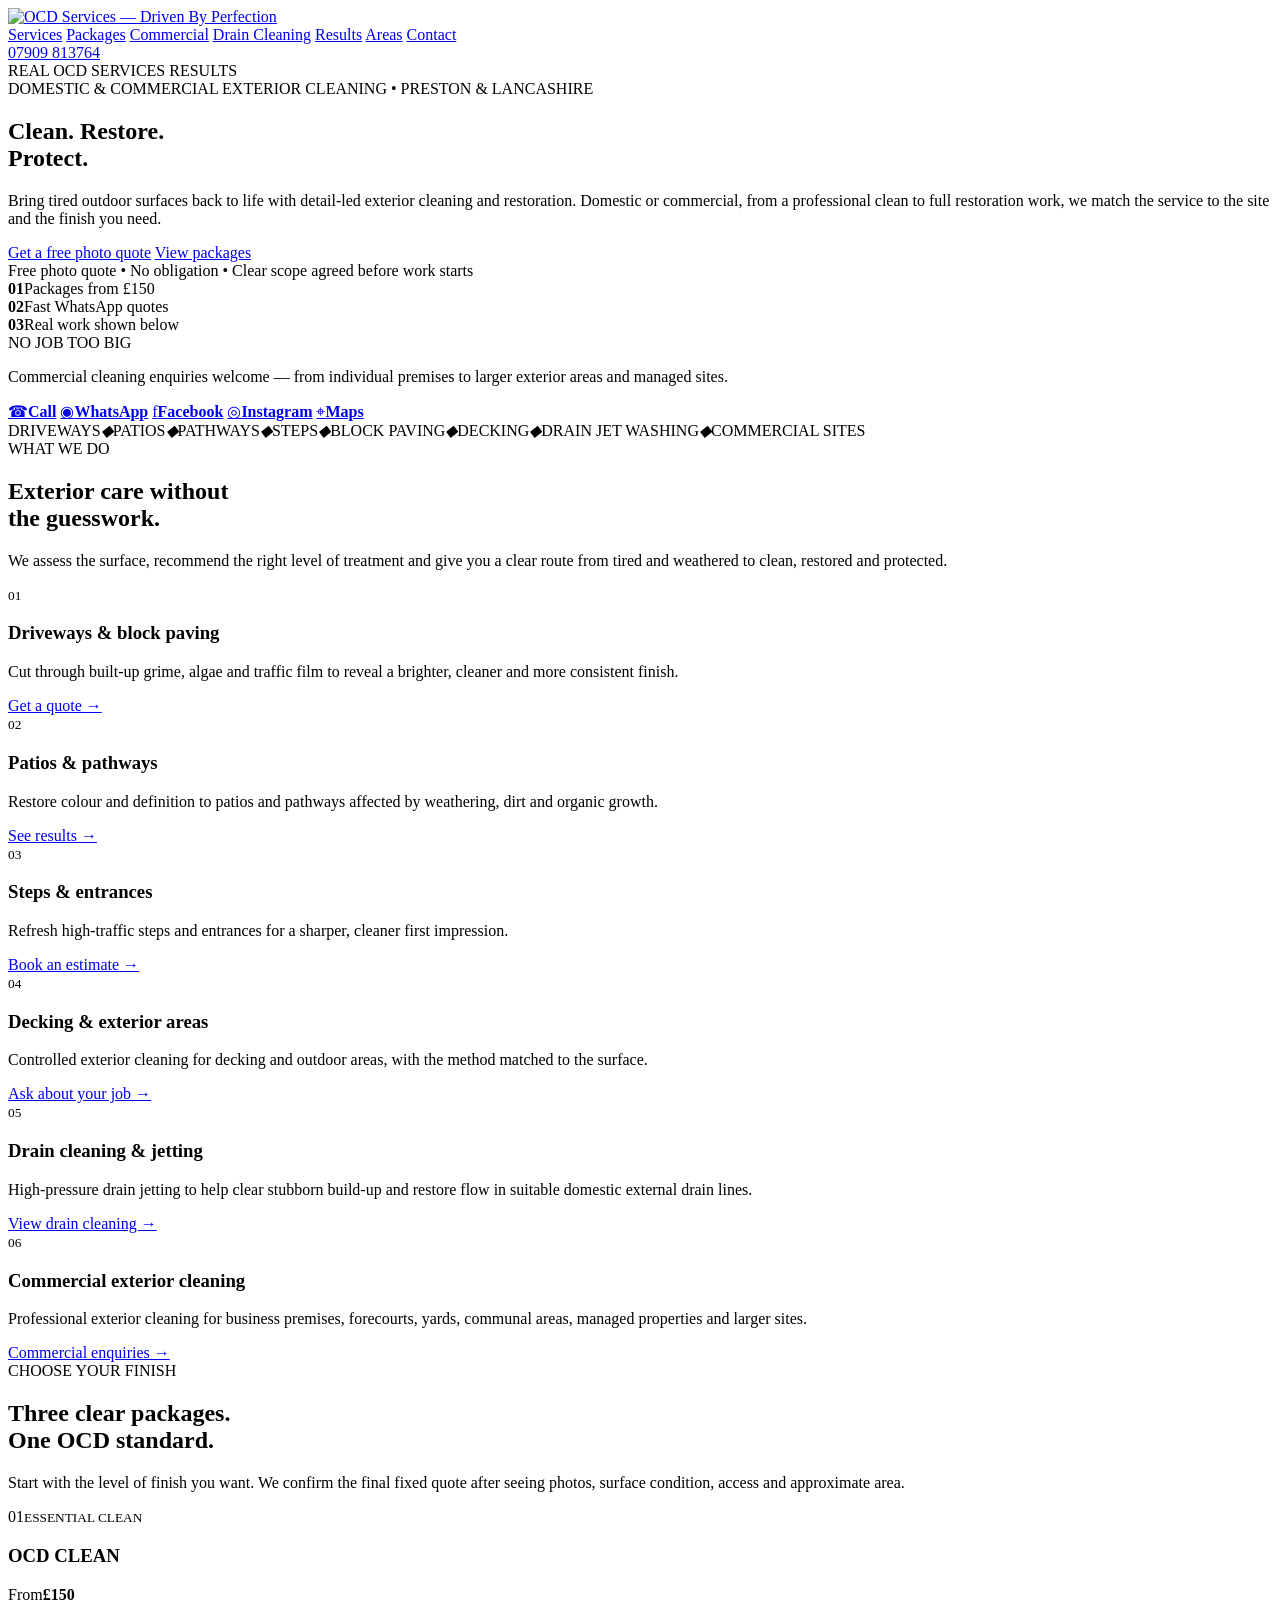
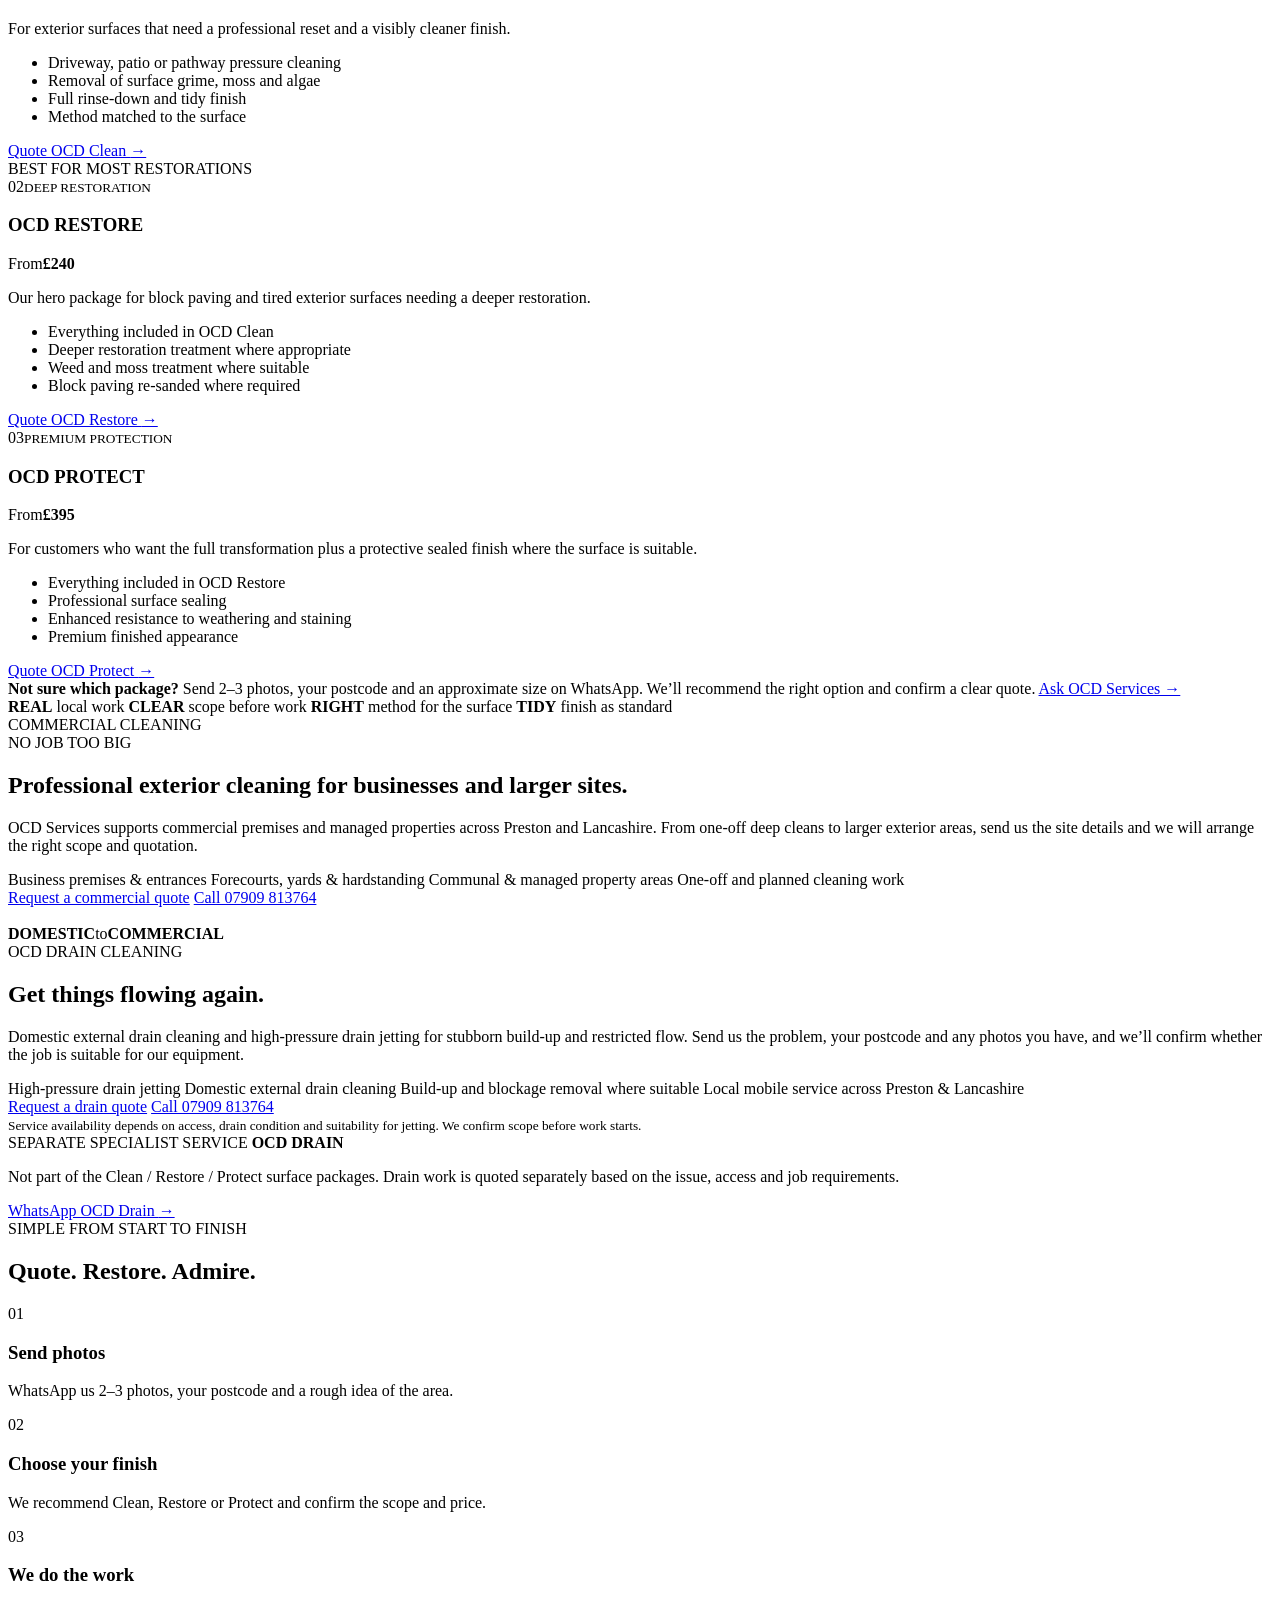
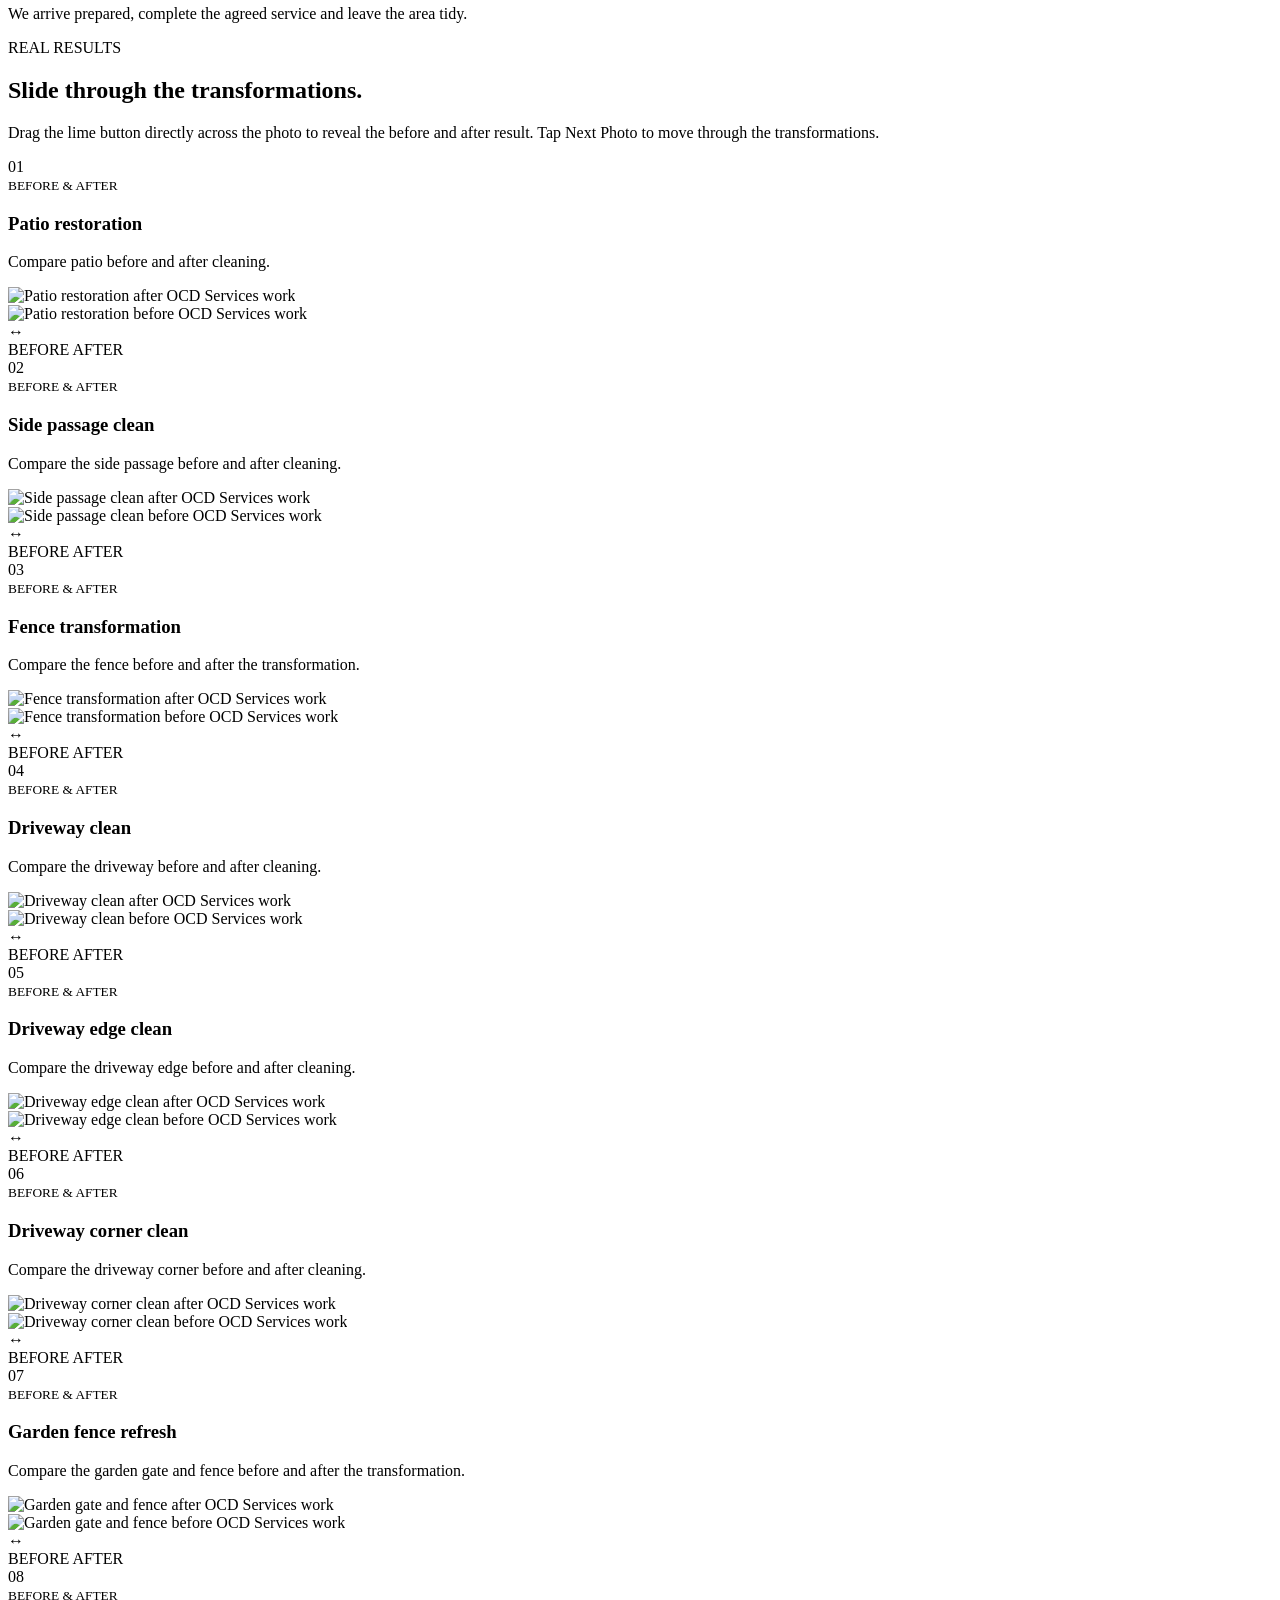
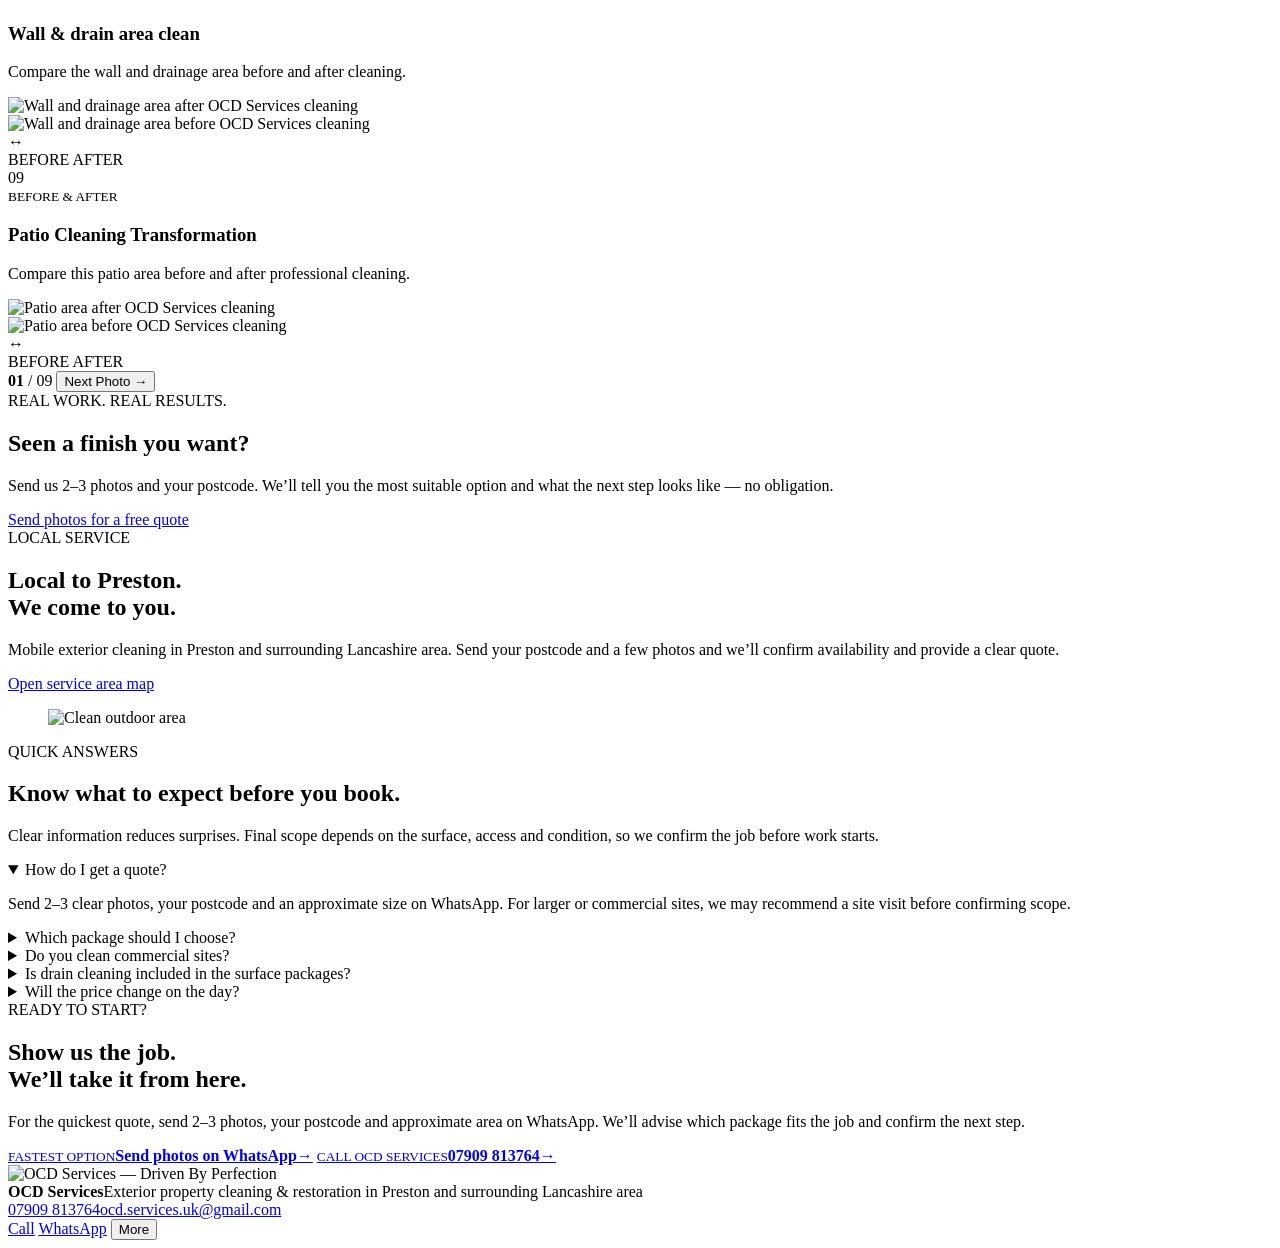
==== index.html @ fd8aff3a "Add files via upload" ====
<!DOCTYPE html>

<html lang="en">
<head>
<meta charset="utf-8"/>
<meta content="width=device-width,initial-scale=1" name="viewport"/>
<title>OCD Services | Exterior Property Care &amp; Restoration Preston</title>
<meta content="Premium exterior property cleaning and restoration across Preston and Lancashire. Driveways, patios, block paving, pathways, decking and drain jet washing. Clean, restore and protect your property with fast photo quotes by WhatsApp." name="description"/>
<meta content="#070907" name="theme-color"/>
<link href="assets/styles-v19.css" rel="stylesheet"/>

<link rel="canonical" href="https://ocd-services-preston.ocd-services-uk.workers.dev/">
<link rel="icon" href="/favicon.ico" sizes="any">
<link rel="icon" href="/favicon.png" type="image/png">
<link rel="apple-touch-icon" href="/apple-touch-icon.png">
<link rel="manifest" href="/site.webmanifest">

<meta property="og:type" content="website">
<meta property="og:site_name" content="OCD Services">
<meta property="og:title" content="OCD Services | Exterior Property Care & Restoration Preston">
<meta property="og:description" content="Premium exterior property cleaning and restoration across Preston and Lancashire. Clean, restore and protect driveways, patios, block paving and exterior surfaces.">
<meta property="og:url" content="https://ocd-services-preston.ocd-services-uk.workers.dev/">
<meta property="og:image" content="https://ocd-services-preston.ocd-services-uk.workers.dev/assets/images/og-cover.jpg">
<meta property="og:image:width" content="1200">
<meta property="og:image:height" content="630">

<meta name="twitter:card" content="summary_large_image">
<meta name="twitter:title" content="OCD Services | Exterior Property Care & Restoration Preston">
<meta name="twitter:description" content="Premium exterior property cleaning and restoration in Preston and surrounding Lancashire area.">
<meta name="twitter:image" content="https://ocd-services-preston.ocd-services-uk.workers.dev/assets/images/og-cover.jpg">

<script type="application/ld+json">
{
  "@context": "https://schema.org",
  "@type": [
    "LocalBusiness",
    "HomeAndConstructionBusiness"
  ],
  "name": "OCD Services",
  "description": "Premium exterior property cleaning and restoration in Preston and surrounding Lancashire area.",
  "url": "https://ocd-services-preston.ocd-services-uk.workers.dev/",
  "telephone": "+447909813764",
  "email": "ocd.services.uk@gmail.com",
  "logo": "https://ocd-services-preston.ocd-services-uk.workers.dev/assets/images/master-logo-v6.png",
  "image": "https://ocd-services-preston.ocd-services-uk.workers.dev/assets/images/og-cover.jpg",
  "priceRange": "££",
  "areaServed": [
    {
      "@type": "City",
      "name": "Preston"
    },
    {
      "@type": "AdministrativeArea",
      "name": "Lancashire"
    }
  ],
  "sameAs": [
    "https://www.instagram.com/ocd_services.uk/",
    "https://www.facebook.com/share/18S2Abybd5/"
  ],
  "hasMap": "https://maps.app.goo.gl/NY2KmFACNz8CcMqZ7?g_st=ac",
  "serviceType": [
    "Pressure washing",
    "Jet washing",
    "Driveway cleaning",
    "Patio cleaning",
    "Pathway cleaning",
    "Block paving cleaning",
    "Decking cleaning",
    "Exterior cleaning",
    "Drain jet washing"
  ]
}
</script>

</head>
<body>
<header class="header">
<div class="nav shell">
<a aria-label="OCD Services home" class="logo-link" href="#home"><img alt="OCD Services — Driven By Perfection" src="assets/images/master-logo-header-v30.jpg" decoding="async"/></a>
<nav>
<a href="#services">Services</a>
<a href="#packages">Packages</a>
<a href="#commercial">Commercial</a>
<a href="#drain-cleaning">Drain Cleaning</a>
<a href="#results">Results</a>
<a href="#areas">Areas</a>
<a href="#contact">Contact</a>
</nav>
<a class="top-call" data-link="active" href="tel:+447909813764">07909 813764</a>
</div>
</header>
<main>
<section class="hero" id="home">
<div class="hero-media" aria-hidden="true">
  <div class="hero-bg hero-bg-one"></div>
  <div class="hero-bg hero-bg-two"></div>
  <div class="hero-bg hero-bg-three"></div>
  <div class="hero-bg hero-bg-four"></div>
  <div class="hero-bg hero-bg-five"></div>
  <div class="hero-bg hero-bg-six"></div>
  <div class="hero-bg hero-bg-seven"></div>
  <div class="hero-bg hero-bg-eight"></div>
  <div class="hero-bg hero-bg-nine"></div>
  <div class="hero-water-sheen"></div>
</div>
<div class="hero-shade"></div>
<div class="shell hero-content">
<div class="hero-copy">
<div class="hero-live"><span></span> REAL OCD SERVICES RESULTS</div>
<span class="kicker">DOMESTIC &amp; COMMERCIAL EXTERIOR CLEANING • PRESTON &amp; LANCASHIRE</span>
<h1>Clean. Restore.<br/><span>Protect.</span></h1>
<p>Bring tired outdoor surfaces back to life with detail-led exterior cleaning and restoration. Domestic or commercial, from a professional clean to full restoration work, we match the service to the site and the finish you need.</p>
<div class="hero-actions">
<a class="btn lime" data-link="active" href="https://wa.me/447909813764?text=Hi%20OCD%20Services%2C%20I%27d%20like%20a%20free%20quote" rel="noopener noreferrer" target="_blank">Get a free photo quote</a>
<a class="btn outline" href="#packages">View packages</a>
</div>
<div class="hero-microproof">Free photo quote • No obligation • Clear scope agreed before work starts</div>
<div class="trust hero-trust">
<div><b>01</b><span>Packages from £150</span></div>
<div><b>02</b><span>Fast WhatsApp quotes</span></div>
<div><b>03</b><span>Real work shown below</span></div>
</div>
<div class="hero-note"><span>NO JOB TOO BIG</span><p>Commercial cleaning enquiries welcome — from individual premises to larger exterior areas and managed sites.</p></div>
</div>
</div>
<div class="social-bar shell">
<a data-link="active" href="tel:+447909813764"><span>☎</span><b>Call</b></a>
<a data-link="active" href="https://wa.me/447909813764?text=Hi%20OCD%20Services%2C%20I%27d%20like%20a%20quote" rel="noopener noreferrer" target="_blank"><span>◉</span><b>WhatsApp</b></a>
<a data-link="active" href="https://www.facebook.com/share/18S2Abybd5/" rel="noopener noreferrer" target="_blank"><span>f</span><b>Facebook</b></a>
<a data-link="active" href="https://www.instagram.com/ocd_services.uk/" rel="noopener noreferrer" target="_blank"><span>◎</span><b>Instagram</b></a>
<a data-link="active" href="https://maps.app.goo.gl/NY2KmFACNz8CcMqZ7?g_st=ac" rel="noopener noreferrer" target="_blank"><span>⌖</span><b>Maps</b></a>
</div>
</section>
<section class="marquee">
<span>DRIVEWAYS</span><i>◆</i><span>PATIOS</span><i>◆</i><span>PATHWAYS</span><i>◆</i><span>STEPS</span><i>◆</i><span>BLOCK PAVING</span><i>◆</i><span>DECKING</span><i>◆</i><span>DRAIN JET WASHING</span><i>◆</i><span>COMMERCIAL SITES</span>
</section>
<section class="section shell services-section" id="services">
<div class="section-head">
<div><span class="kicker">WHAT WE DO</span><h2>Exterior care without<br/>the guesswork.</h2></div>
<p>We assess the surface, recommend the right level of treatment and give you a clear route from tired and weathered to clean, restored and protected.</p>
</div>
<div class="cards">
<article><small>01</small><h3>Driveways &amp; block paving</h3><p>Cut through built-up grime, algae and traffic film to reveal a brighter, cleaner and more consistent finish.</p><a href="#contact">Get a quote →</a></article>
<article><small>02</small><h3>Patios &amp; pathways</h3><p>Restore colour and definition to patios and pathways affected by weathering, dirt and organic growth.</p><a href="#results">See results →</a></article>
<article><small>03</small><h3>Steps &amp; entrances</h3><p>Refresh high-traffic steps and entrances for a sharper, cleaner first impression.</p><a href="#contact">Book an estimate →</a></article>
<article><small>04</small><h3>Decking &amp; exterior areas</h3><p>Controlled exterior cleaning for decking and outdoor areas, with the method matched to the surface.</p><a href="#contact">Ask about your job →</a></article>
<article><small>05</small><h3>Drain cleaning &amp; jetting</h3><p>High-pressure drain jetting to help clear stubborn build-up and restore flow in suitable domestic external drain lines.</p><a href="#drain-cleaning">View drain cleaning →</a></article>
<article class="commercial-card"><small>06</small><h3>Commercial exterior cleaning</h3><p>Professional exterior cleaning for business premises, forecourts, yards, communal areas, managed properties and larger sites.</p><a href="#commercial">Commercial enquiries →</a></article>

</div>
</section>


<section class="packages-section" id="packages">
  <div class="shell">
    <div class="section-head packages-head">
      <div>
        <span class="kicker">CHOOSE YOUR FINISH</span>
        <h2>Three clear packages.<br/>One OCD standard.</h2>
      </div>
      <p>Start with the level of finish you want. We confirm the final fixed quote after seeing photos, surface condition, access and approximate area.</p>
    </div>

    <div class="package-grid">
      <article class="package-card">
        <div class="package-topline"><span>01</span><small>ESSENTIAL CLEAN</small></div>
        <h3>OCD CLEAN</h3>
        <div class="package-price"><span>From</span><strong>£150</strong></div>
        <p>For exterior surfaces that need a professional reset and a visibly cleaner finish.</p>
        <ul>
          <li>Driveway, patio or pathway pressure cleaning</li>
          <li>Removal of surface grime, moss and algae</li>
          <li>Full rinse-down and tidy finish</li>
          <li>Method matched to the surface</li>
        </ul>
        <a class="package-cta" href="https://wa.me/447909813764?text=Hi%20OCD%20Services%2C%20I%27m%20interested%20in%20the%20OCD%20CLEAN%20package.%20Can%20I%20get%20a%20quote%3F" target="_blank" rel="noopener noreferrer">Quote OCD Clean <span>→</span></a>
      </article>

      <article class="package-card featured">
        <div class="popular-badge">BEST FOR MOST RESTORATIONS</div>
        <div class="package-topline"><span>02</span><small>DEEP RESTORATION</small></div>
        <h3>OCD RESTORE</h3>
        <div class="package-price"><span>From</span><strong>£240</strong></div>
        <p>Our hero package for block paving and tired exterior surfaces needing a deeper restoration.</p>
        <ul>
          <li>Everything included in OCD Clean</li>
          <li>Deeper restoration treatment where appropriate</li>
          <li>Weed and moss treatment where suitable</li>
          <li>Block paving re-sanded where required</li>
        </ul>
        <a class="package-cta lime-cta" href="https://wa.me/447909813764?text=Hi%20OCD%20Services%2C%20I%27m%20interested%20in%20the%20OCD%20RESTORE%20package.%20Can%20I%20get%20a%20quote%3F" target="_blank" rel="noopener noreferrer">Quote OCD Restore <span>→</span></a>
      </article>

      <article class="package-card">
        <div class="package-topline"><span>03</span><small>PREMIUM PROTECTION</small></div>
        <h3>OCD PROTECT</h3>
        <div class="package-price"><span>From</span><strong>£395</strong></div>
        <p>For customers who want the full transformation plus a protective sealed finish where the surface is suitable.</p>
        <ul>
          <li>Everything included in OCD Restore</li>
          <li>Professional surface sealing</li>
          <li>Enhanced resistance to weathering and staining</li>
          <li>Premium finished appearance</li>
        </ul>
        <a class="package-cta" href="https://wa.me/447909813764?text=Hi%20OCD%20Services%2C%20I%27m%20interested%20in%20the%20OCD%20PROTECT%20package.%20Can%20I%20get%20a%20quote%3F" target="_blank" rel="noopener noreferrer">Quote OCD Protect <span>→</span></a>
      </article>
    </div>

    <div class="package-disclaimer">
      <strong>Not sure which package?</strong>
      <span>Send 2–3 photos, your postcode and an approximate size on WhatsApp. We’ll recommend the right option and confirm a clear quote.</span>
      <a href="https://wa.me/447909813764?text=Hi%20OCD%20Services%2C%20I%27m%20not%20sure%20which%20package%20I%20need.%20Here%20are%20some%20photos%20and%20my%20postcode." target="_blank" rel="noopener noreferrer">Ask OCD Services →</a>
    </div>
    <div class="decision-strip" aria-label="Why choose OCD Services">
      <span><b>REAL</b> local work</span>
      <span><b>CLEAR</b> scope before work</span>
      <span><b>RIGHT</b> method for the surface</span>
      <span><b>TIDY</b> finish as standard</span>
    </div>
  </div>
</section>


<section class="commercial-section" id="commercial">
  <div class="shell commercial-grid">
    <div class="commercial-copy">
      <span class="kicker">COMMERCIAL CLEANING</span>
      <div class="commercial-badge">NO JOB TOO BIG</div>
      <h2>Professional exterior cleaning for businesses and larger sites.</h2>
      <p>OCD Services supports commercial premises and managed properties across Preston and Lancashire. From one-off deep cleans to larger exterior areas, send us the site details and we will arrange the right scope and quotation.</p>
      <div class="commercial-points">
        <span>Business premises &amp; entrances</span>
        <span>Forecourts, yards &amp; hardstanding</span>
        <span>Communal &amp; managed property areas</span>
        <span>One-off and planned cleaning work</span>
      </div>
      <div class="commercial-actions">
        <a class="btn lime" href="https://wa.me/447909813764?text=Hi%20OCD%20Services%2C%20I%27d%20like%20a%20commercial%20cleaning%20quote.%20The%20site%20is%3A%20" target="_blank" rel="noopener noreferrer">Request a commercial quote</a>
        <a class="btn outline" href="tel:+447909813764">Call 07909 813764</a>
      </div>
    </div>
    <div class="commercial-visual" aria-hidden="true">
      <img src="assets/images/after-driveway.webp" alt="" loading="lazy" decoding="async">
      <div><strong>DOMESTIC</strong><span>to</span><strong>COMMERCIAL</strong></div>
    </div>
  </div>
</section>

<section class="drain-section" id="drain-cleaning">
  <div class="shell drain-grid">
    <div class="drain-copy">
      <span class="kicker">OCD DRAIN CLEANING</span>
      <h2>Get things flowing again.</h2>
      <p>Domestic external drain cleaning and high-pressure drain jetting for stubborn build-up and restricted flow. Send us the problem, your postcode and any photos you have, and we’ll confirm whether the job is suitable for our equipment.</p>
      <div class="drain-points">
        <span>High-pressure drain jetting</span>
        <span>Domestic external drain cleaning</span>
        <span>Build-up and blockage removal where suitable</span>
        <span>Local mobile service across Preston &amp; Lancashire</span>
      </div>
      <div class="drain-actions">
        <a class="btn lime" href="https://wa.me/447909813764?text=Hi%20OCD%20Services%2C%20I%20need%20help%20with%20a%20drain.%20My%20postcode%20is%3A%20" target="_blank" rel="noopener noreferrer">Request a drain quote</a>
        <a class="btn outline" href="tel:+447909813764">Call 07909 813764</a>
      </div>
      <small class="drain-note">Service availability depends on access, drain condition and suitability for jetting. We confirm scope before work starts.</small>
    </div>
    <aside class="drain-panel" aria-label="Drain cleaning service summary">
      <span class="drain-panel-label">SEPARATE SPECIALIST SERVICE</span>
      <strong>OCD DRAIN</strong>
      <p>Not part of the Clean / Restore / Protect surface packages. Drain work is quoted separately based on the issue, access and job requirements.</p>
      <a href="https://wa.me/447909813764?text=Hi%20OCD%20Services%2C%20I%20need%20a%20drain%20cleaning%20quote." target="_blank" rel="noopener noreferrer">WhatsApp OCD Drain <span>→</span></a>
    </aside>
  </div>
</section>

<section class="process-section">
  <div class="shell">
    <div class="process-intro">
      <span class="kicker">SIMPLE FROM START TO FINISH</span>
      <h2>Quote. Restore. Admire.</h2>
    </div>
    <div class="process-grid">
      <article><span>01</span><h3>Send photos</h3><p>WhatsApp us 2–3 photos, your postcode and a rough idea of the area.</p></article>
      <article><span>02</span><h3>Choose your finish</h3><p>We recommend Clean, Restore or Protect and confirm the scope and price.</p></article>
      <article><span>03</span><h3>We do the work</h3><p>We arrive prepared, complete the agreed service and leave the area tidy.</p></article>
    </div>
  </div>
</section>

<section class="results ba-results" id="results">
  <div class="shell">
    <div class="section-head">
      <div>
        <span class="kicker">REAL RESULTS</span>
        <h2>Slide through the transformations.</h2>
      </div>
      <p>Drag the lime button directly across the photo to reveal the before and after result. Tap Next Photo to move through the transformations.</p>
    </div>

    <div class="ba-carousel" data-ba-carousel>

      <article class="ba-slide is-active" data-ba-slide data-slide-index="0" aria-hidden="false">
        <div class="ba-slide-head">
          <div class="ba-title">
            <span class="ba-number">01</span>
            <div>
              <small>BEFORE &amp; AFTER</small>
              <h3>Patio restoration</h3>
            </div>
          </div>
          <p>Compare patio before and after cleaning.</p>
        </div>

        <div class="ba-stage" data-ba-stage style="--split:50%;">
          <img class="ba-after" src="assets/images/after-main.webp" alt="Patio restoration after OCD Services work" loading="eager" fetchpriority="high" decoding="async">
          <div class="ba-before-mask" data-ba-mask>
            <img class="ba-before" src="assets/images/before-main-user.webp" alt="Patio restoration before OCD Services work" loading="eager" decoding="async">
          </div>
          <div class="ba-divider" data-ba-divider role="slider" tabindex="0" aria-label="Drag left or right to compare before and after" aria-valuemin="0" aria-valuemax="100" aria-valuenow="50"><span>↔</span></div>
          <span class="ba-label ba-label-before">BEFORE</span>
          <span class="ba-label ba-label-after">AFTER</span>
        </div>
      </article>
    
      <article class="ba-slide" data-ba-slide data-slide-index="1" aria-hidden="true">
        <div class="ba-slide-head">
          <div class="ba-title">
            <span class="ba-number">02</span>
            <div>
              <small>BEFORE &amp; AFTER</small>
              <h3>Side passage clean</h3>
            </div>
          </div>
          <p>Compare the side passage before and after cleaning.</p>
        </div>

        <div class="ba-stage" data-ba-stage style="--split:50%;">
          <img class="ba-after" src="assets/images/after-passage.webp" alt="Side passage clean after OCD Services work" loading="eager" decoding="async">
          <div class="ba-before-mask" data-ba-mask>
            <img class="ba-before" src="assets/images/before-passage.webp" alt="Side passage clean before OCD Services work" loading="eager" decoding="async">
          </div>
          <div class="ba-divider" data-ba-divider role="slider" tabindex="0" aria-label="Drag left or right to compare before and after" aria-valuemin="0" aria-valuemax="100" aria-valuenow="50"><span>↔</span></div>
          <span class="ba-label ba-label-before">BEFORE</span>
          <span class="ba-label ba-label-after">AFTER</span>
        </div>
      </article>
    
      <article class="ba-slide" data-ba-slide data-slide-index="2" aria-hidden="true">
        <div class="ba-slide-head">
          <div class="ba-title">
            <span class="ba-number">03</span>
            <div>
              <small>BEFORE &amp; AFTER</small>
              <h3>Fence transformation</h3>
            </div>
          </div>
          <p>Compare the fence before and after the transformation.</p>
        </div>

        <div class="ba-stage" data-ba-stage style="--split:50%;">
          <img class="ba-after" src="assets/images/after-fence.webp" alt="Fence transformation after OCD Services work" loading="eager" decoding="async">
          <div class="ba-before-mask" data-ba-mask>
            <img class="ba-before" src="assets/images/before-fence.webp" alt="Fence transformation before OCD Services work" loading="eager" decoding="async">
          </div>
          <div class="ba-divider" data-ba-divider role="slider" tabindex="0" aria-label="Drag left or right to compare before and after" aria-valuemin="0" aria-valuemax="100" aria-valuenow="50"><span>↔</span></div>
          <span class="ba-label ba-label-before">BEFORE</span>
          <span class="ba-label ba-label-after">AFTER</span>
        </div>
      </article>
    
      <article class="ba-slide" data-ba-slide data-slide-index="3" aria-hidden="true">
        <div class="ba-slide-head">
          <div class="ba-title">
            <span class="ba-number">04</span>
            <div>
              <small>BEFORE &amp; AFTER</small>
              <h3>Driveway clean</h3>
            </div>
          </div>
          <p>Compare the driveway before and after cleaning.</p>
        </div>

        <div class="ba-stage" data-ba-stage style="--split:50%;">
          <img class="ba-after" src="assets/images/after-driveway.webp" alt="Driveway clean after OCD Services work" loading="eager" decoding="async">
          <div class="ba-before-mask" data-ba-mask>
            <img class="ba-before" src="assets/images/before-driveway.webp" alt="Driveway clean before OCD Services work" loading="eager" decoding="async">
          </div>
          <div class="ba-divider" data-ba-divider role="slider" tabindex="0" aria-label="Drag left or right to compare before and after" aria-valuemin="0" aria-valuemax="100" aria-valuenow="50"><span>↔</span></div>
          <span class="ba-label ba-label-before">BEFORE</span>
          <span class="ba-label ba-label-after">AFTER</span>
        </div>
      </article>
    
      <article class="ba-slide" data-ba-slide data-slide-index="4" aria-hidden="true">
        <div class="ba-slide-head">
          <div class="ba-title">
            <span class="ba-number">05</span>
            <div>
              <small>BEFORE &amp; AFTER</small>
              <h3>Driveway edge clean</h3>
            </div>
          </div>
          <p>Compare the driveway edge before and after cleaning.</p>
        </div>

        <div class="ba-stage" data-ba-stage style="--split:50%;">
          <img class="ba-after" src="assets/images/after-drive-edge.webp" alt="Driveway edge clean after OCD Services work" loading="eager" decoding="async">
          <div class="ba-before-mask" data-ba-mask>
            <img class="ba-before" src="assets/images/before-drive-edge.webp" alt="Driveway edge clean before OCD Services work" loading="eager" decoding="async">
          </div>
          <div class="ba-divider" data-ba-divider role="slider" tabindex="0" aria-label="Drag left or right to compare before and after" aria-valuemin="0" aria-valuemax="100" aria-valuenow="50"><span>↔</span></div>
          <span class="ba-label ba-label-before">BEFORE</span>
          <span class="ba-label ba-label-after">AFTER</span>
        </div>
      </article>
    
      <article class="ba-slide" data-ba-slide data-slide-index="5" aria-hidden="true">
        <div class="ba-slide-head">
          <div class="ba-title">
            <span class="ba-number">06</span>
            <div>
              <small>BEFORE &amp; AFTER</small>
              <h3>Driveway corner clean</h3>
            </div>
          </div>
          <p>Compare the driveway corner before and after cleaning.</p>
        </div>

        <div class="ba-stage" data-ba-stage style="--split:50%;">
          <img class="ba-after" src="assets/images/after-corner.webp" alt="Driveway corner clean after OCD Services work" loading="eager" decoding="async">
          <div class="ba-before-mask" data-ba-mask>
            <img class="ba-before" src="assets/images/before-corner.webp" alt="Driveway corner clean before OCD Services work" loading="eager" decoding="async">
          </div>
          <div class="ba-divider" data-ba-divider role="slider" tabindex="0" aria-label="Drag left or right to compare before and after" aria-valuemin="0" aria-valuemax="100" aria-valuenow="50"><span>↔</span></div>
          <span class="ba-label ba-label-before">BEFORE</span>
          <span class="ba-label ba-label-after">AFTER</span>
        </div>
      </article>

      <article class="ba-slide" data-ba-slide data-slide-index="6" aria-hidden="true">
        <div class="ba-slide-head">
          <div class="ba-title">
            <span class="ba-number">07</span>
            <div>
              <small>BEFORE &amp; AFTER</small>
              <h3>Garden fence refresh</h3>
            </div>
          </div>
          <p>Compare the garden gate and fence before and after the transformation.</p>
        </div>

        <div class="ba-stage" data-ba-stage style="--split:50%;">
          <img class="ba-after" src="assets/images/after-fence-gate.webp" alt="Garden gate and fence after OCD Services work" loading="eager" decoding="async">
          <div class="ba-before-mask" data-ba-mask>
            <img class="ba-before" src="assets/images/before-fence-gate.webp" alt="Garden gate and fence before OCD Services work" loading="eager" decoding="async">
          </div>
          <div class="ba-divider" data-ba-divider role="slider" tabindex="0" aria-label="Drag left or right to compare before and after" aria-valuemin="0" aria-valuemax="100" aria-valuenow="50"><span>↔</span></div>
          <span class="ba-label ba-label-before">BEFORE</span>
          <span class="ba-label ba-label-after">AFTER</span>
        </div>
      </article>
      <article class="ba-slide" data-ba-slide data-slide-index="7" aria-hidden="true">
        <div class="ba-slide-head">
          <div class="ba-title">
            <span class="ba-number">08</span>
            <div>
              <small>BEFORE &amp; AFTER</small>
              <h3>Wall &amp; drain area clean</h3>
            </div>
          </div>
          <p>Compare the wall and drainage area before and after cleaning.</p>
        </div>

        <div class="ba-stage" data-ba-stage style="--split:50%;">
          <img class="ba-after" src="assets/images/after-wall-drain.webp" alt="Wall and drainage area after OCD Services cleaning" loading="eager" decoding="async">
          <div class="ba-before-mask" data-ba-mask>
            <img class="ba-before" src="assets/images/before-wall-drain.webp" alt="Wall and drainage area before OCD Services cleaning" loading="eager" decoding="async">
          </div>
          <div class="ba-divider" data-ba-divider role="slider" tabindex="0" aria-label="Drag left or right to compare before and after" aria-valuemin="0" aria-valuemax="100" aria-valuenow="50"><span>↔</span></div>
          <span class="ba-label ba-label-before">BEFORE</span>
          <span class="ba-label ba-label-after">AFTER</span>
        </div>
      </article>

      <article class="ba-slide" data-ba-slide data-slide-index="8" aria-hidden="true">
        <div class="ba-slide-head">
          <div>
            <span class="ba-number">09</span>
            <div>
              <small>BEFORE &amp; AFTER</small>
              <h3>Patio Cleaning Transformation</h3>
            </div>
          </div>
          <p>Compare this patio area before and after professional cleaning.</p>
        </div>
        <div class="ba-stage" data-ba-stage style="--split:50%;">
          <img class="ba-after" src="assets/images/after-patio-2.webp" alt="Patio area after OCD Services cleaning" loading="eager" decoding="async">
          <div class="ba-before-mask" data-ba-mask>
            <img class="ba-before" src="assets/images/before-patio-2.webp" alt="Patio area before OCD Services cleaning" loading="eager" decoding="async">
          </div>
          <div class="ba-divider" data-ba-divider role="slider" tabindex="0" aria-label="Drag left or right to compare before and after" aria-valuemin="0" aria-valuemax="100" aria-valuenow="50"><span>↔</span></div>
          <span class="ba-label ba-label-before">BEFORE</span>
          <span class="ba-label ba-label-after">AFTER</span>
        </div>
      </article>

      <div class="ba-carousel-single-control">
        <span class="ba-photo-count"><b data-ba-current>01</b> / <span data-ba-total>09</span></span>
        <button type="button" class="ba-next-photo" data-ba-next>Next Photo →</button>
      </div>
    </div>
  </div>
</section>

<section class="proof-cta-section">
  <div class="shell proof-cta">
    <div>
      <span class="kicker">REAL WORK. REAL RESULTS.</span>
      <h2>Seen a finish you want?</h2>
      <p>Send us 2–3 photos and your postcode. We’ll tell you the most suitable option and what the next step looks like — no obligation.</p>
    </div>
    <a class="btn lime" href="https://wa.me/447909813764?text=Hi%20OCD%20Services%2C%20I%27d%20like%20a%20free%20photo%20quote.%20My%20postcode%20is%3A%20" target="_blank" rel="noopener noreferrer">Send photos for a free quote</a>
  </div>
</section>

<section class="section shell area-grid" id="areas">
<div>
<span class="kicker">LOCAL SERVICE</span>
<h2>Local to Preston.<br/>We come to you.</h2>
<p>Mobile exterior cleaning in Preston and surrounding Lancashire area. Send your postcode and a few photos and we’ll confirm availability and provide a clear quote.</p>
<div class="hero-actions">
<a class="btn lime" data-link="active" href="https://maps.app.goo.gl/NY2KmFACNz8CcMqZ7?g_st=ac" rel="noopener noreferrer" target="_blank">Open service area map</a>
</div>
</div>
<figure><img alt="Clean outdoor area" src="assets/images/garden.webp" loading="lazy" decoding="async"/></figure>
</section>
<section class="faq-section" id="faq">
  <div class="shell faq-grid">
    <div class="faq-intro">
      <span class="kicker">QUICK ANSWERS</span>
      <h2>Know what to expect before you book.</h2>
      <p>Clear information reduces surprises. Final scope depends on the surface, access and condition, so we confirm the job before work starts.</p>
    </div>
    <div class="faq-list">
      <details open><summary>How do I get a quote?</summary><p>Send 2–3 clear photos, your postcode and an approximate size on WhatsApp. For larger or commercial sites, we may recommend a site visit before confirming scope.</p></details>
      <details><summary>Which package should I choose?</summary><p>OCD Clean is the professional reset, OCD Restore adds deeper restoration and re-sanding where required, and OCD Protect adds sealing where the surface is suitable. We’ll recommend the right level after seeing the job.</p></details>
      <details><summary>Do you clean commercial sites?</summary><p>Yes. We welcome commercial exterior-cleaning enquiries across Preston and Lancashire, including premises, forecourts, yards, communal areas and managed properties.</p></details>
      <details><summary>Is drain cleaning included in the surface packages?</summary><p>No. OCD Drain is quoted separately because access, blockage type and suitability for jetting vary from job to job.</p></details>
      <details><summary>Will the price change on the day?</summary><p>We aim to agree the scope and price before work begins. If site conditions reveal something materially different from the information provided, we discuss it with you before carrying out additional work.</p></details>
    </div>
  </div>
</section>

<section class="contact shell" id="contact">
<div><span class="kicker">READY TO START?</span><h2>Show us the job.<br/>We’ll take it from here.</h2><p>For the quickest quote, send 2–3 photos, your postcode and approximate area on WhatsApp. We’ll advise which package fits the job and confirm the next step.</p></div>
<div class="contact-actions">
<a data-link="active" href="https://wa.me/447909813764?text=Hi%20OCD%20Services%2C%20I%27d%20like%20a%20free%20quote.%20My%20postcode%20is%20____%20and%20I%27ve%20attached%20photos." rel="noopener noreferrer" target="_blank"><small>FASTEST OPTION</small><b>Send photos on WhatsApp</b><span>→</span></a>
<a data-link="active" href="tel:+447909813764"><small>CALL OCD SERVICES</small><b>07909 813764</b><span>→</span></a>
</div>
</section>
</main>
<footer>
<div class="shell footer-grid">
<img alt="OCD Services — Driven By Perfection" src="assets/images/master-logo-v6.png" decoding="async"/>
<div><b>OCD Services</b><span>Exterior property cleaning &amp; restoration in Preston and surrounding Lancashire area</span></div>
<div><a data-link="active" href="tel:+447909813764">07909 813764</a><a data-link="active" href="mailto:ocd.services.uk@gmail.com">ocd.services.uk@gmail.com</a></div>
</div>
</footer>
<div class="mobile-dock">
<a data-link="active" href="tel:+447909813764">Call</a>
<a data-link="active" href="https://wa.me/447909813764?text=Hi%20OCD%20Services%2C%20I%27d%20like%20a%20quote" rel="noopener noreferrer" target="_blank">WhatsApp</a>
<button data-more="">More</button>
</div>
<div class="more-menu" data-menu="" hidden="">
<a data-link="active" href="https://www.facebook.com/share/18S2Abybd5/" rel="noopener noreferrer" target="_blank">Facebook</a>
<a data-link="active" href="https://www.instagram.com/ocd_services.uk/" rel="noopener noreferrer" target="_blank">Instagram</a>
<a data-link="active" href="https://maps.app.goo.gl/NY2KmFACNz8CcMqZ7?g_st=ac" rel="noopener noreferrer" target="_blank">Maps</a>
</div>
<script src="assets/app-v19.js"></script>
</body>
</html>
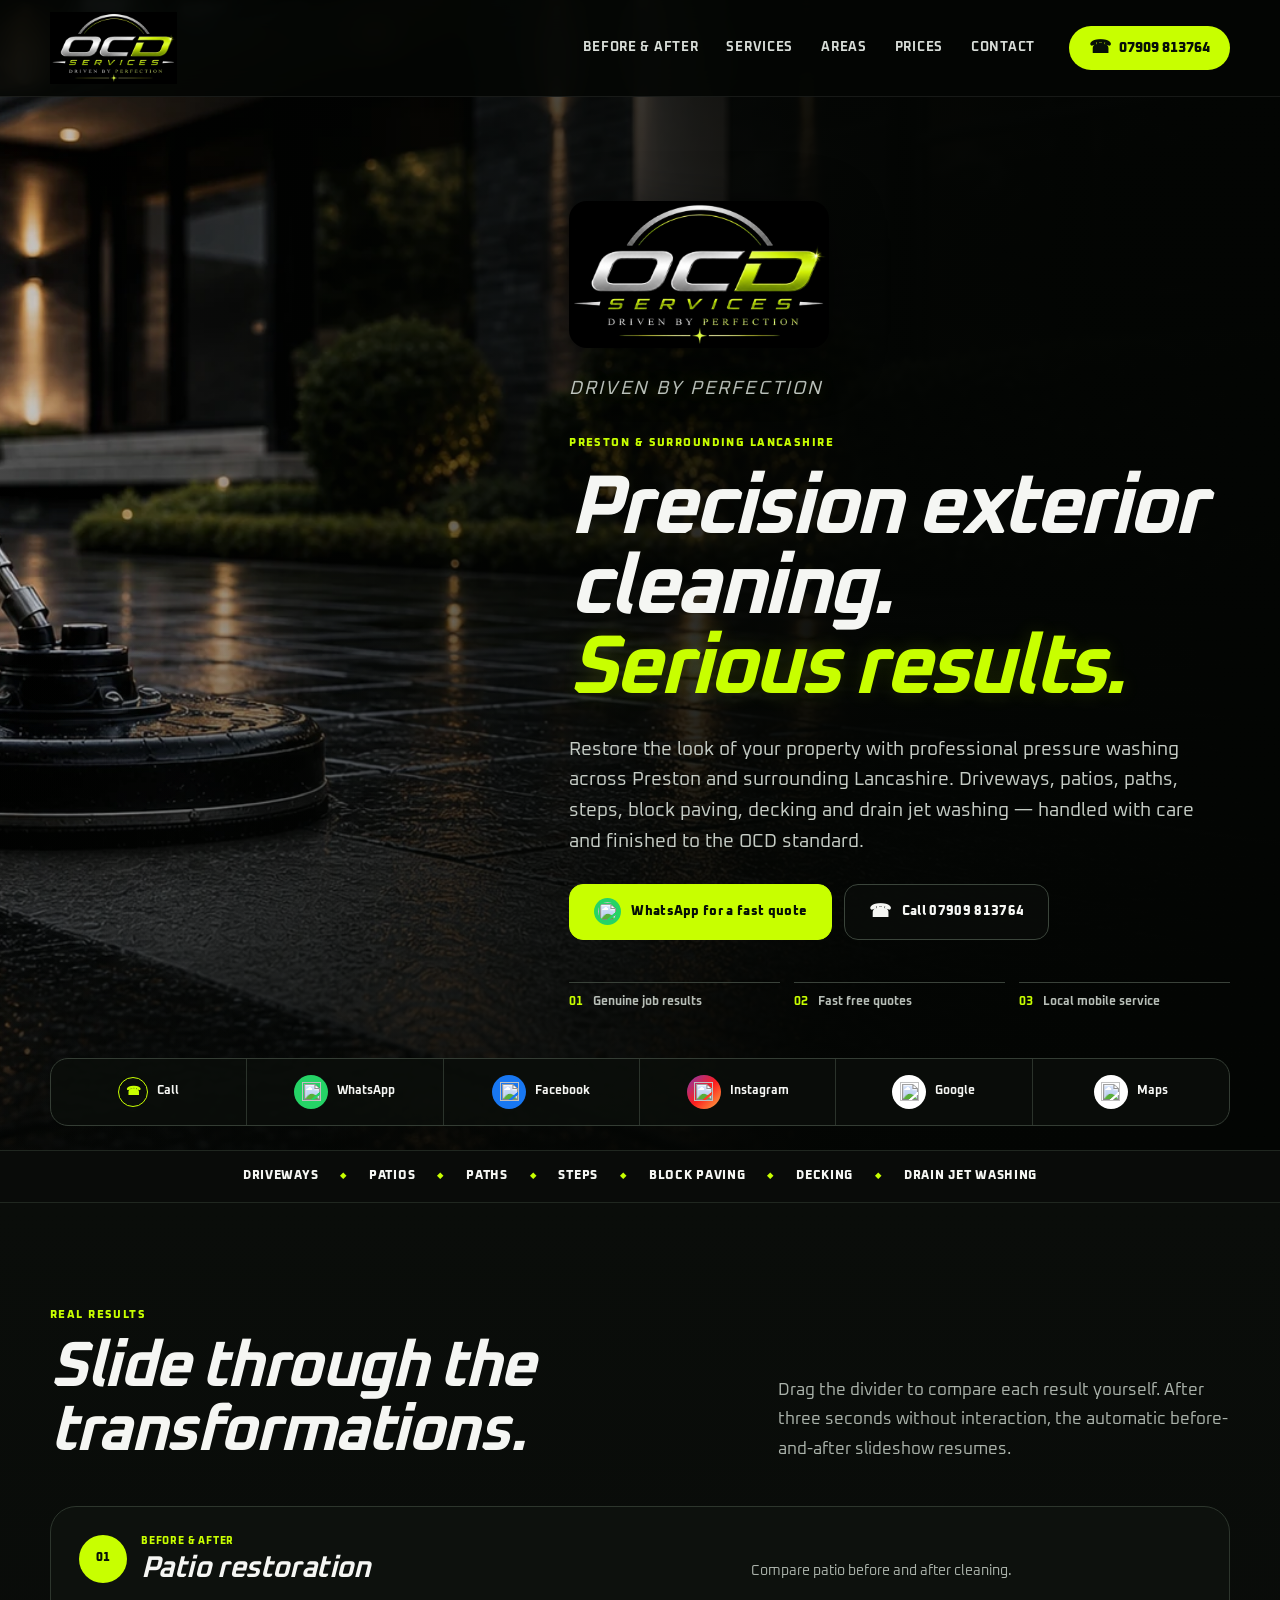
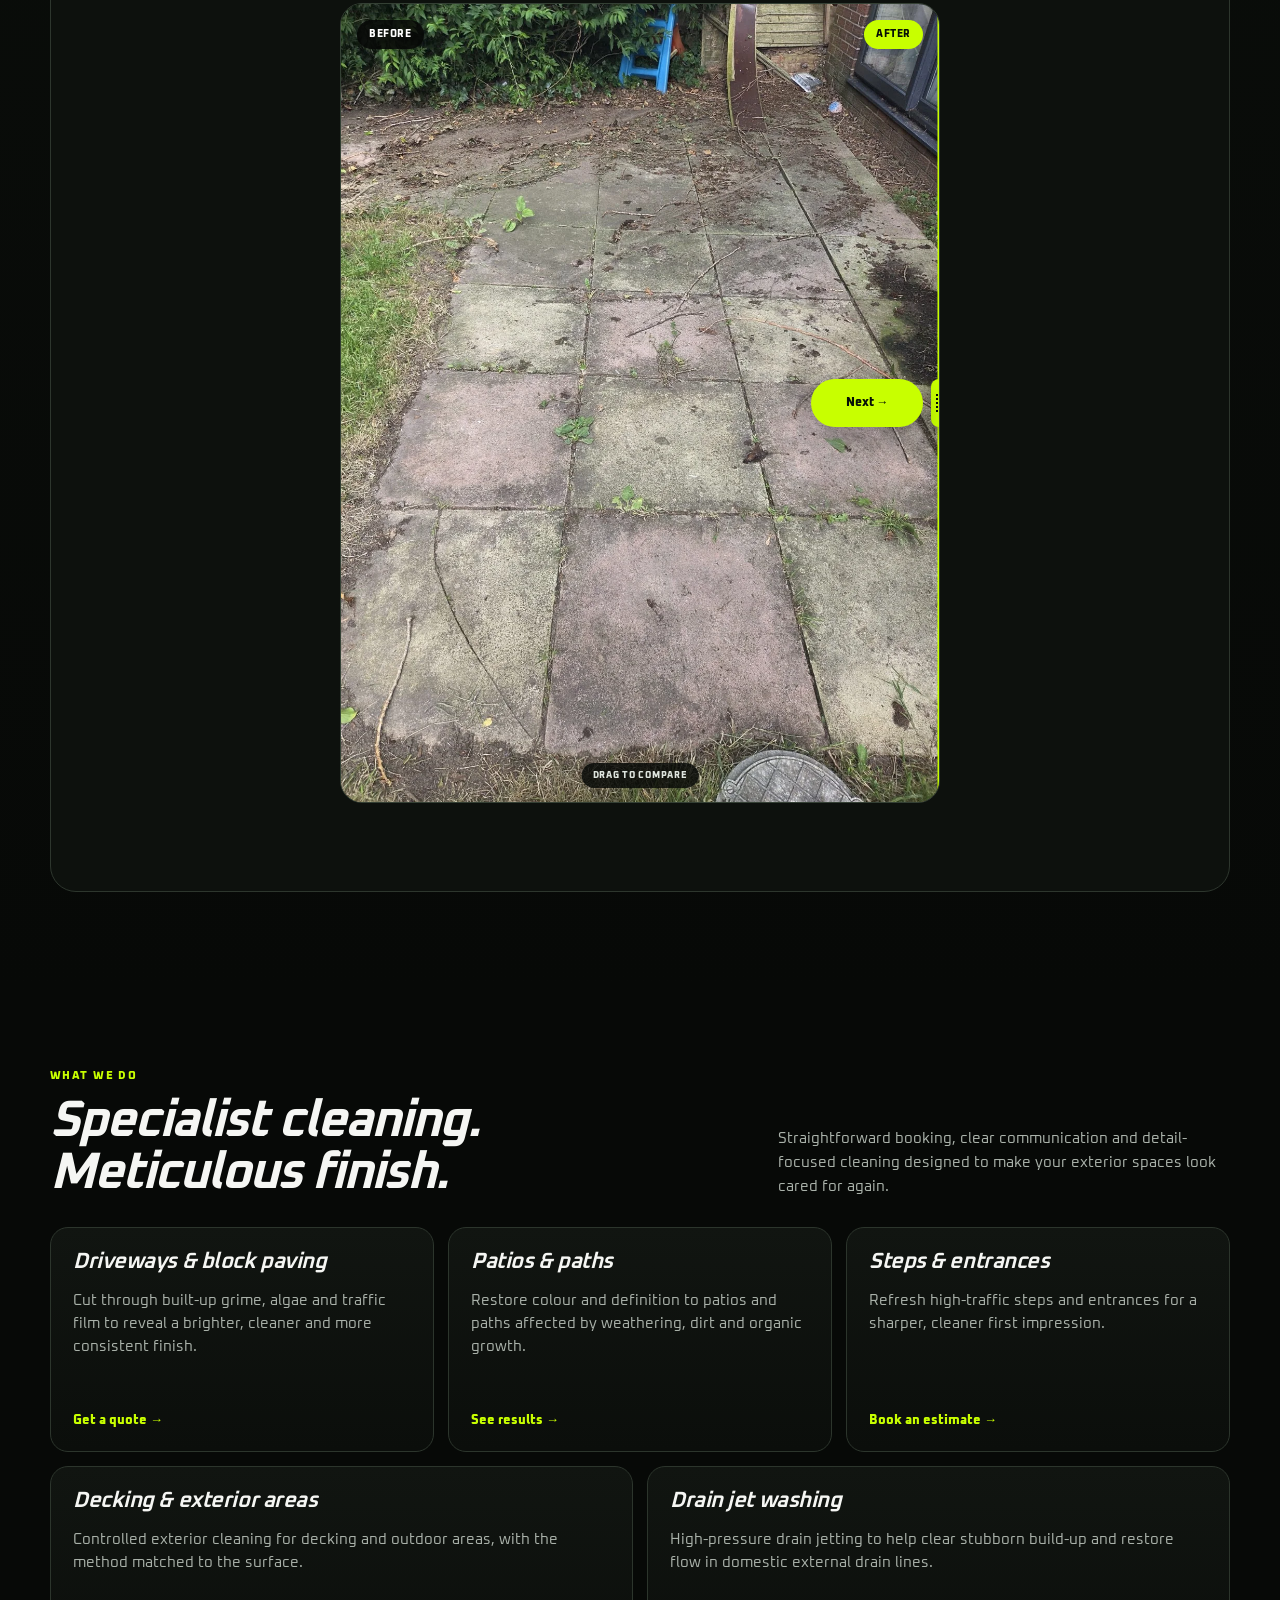
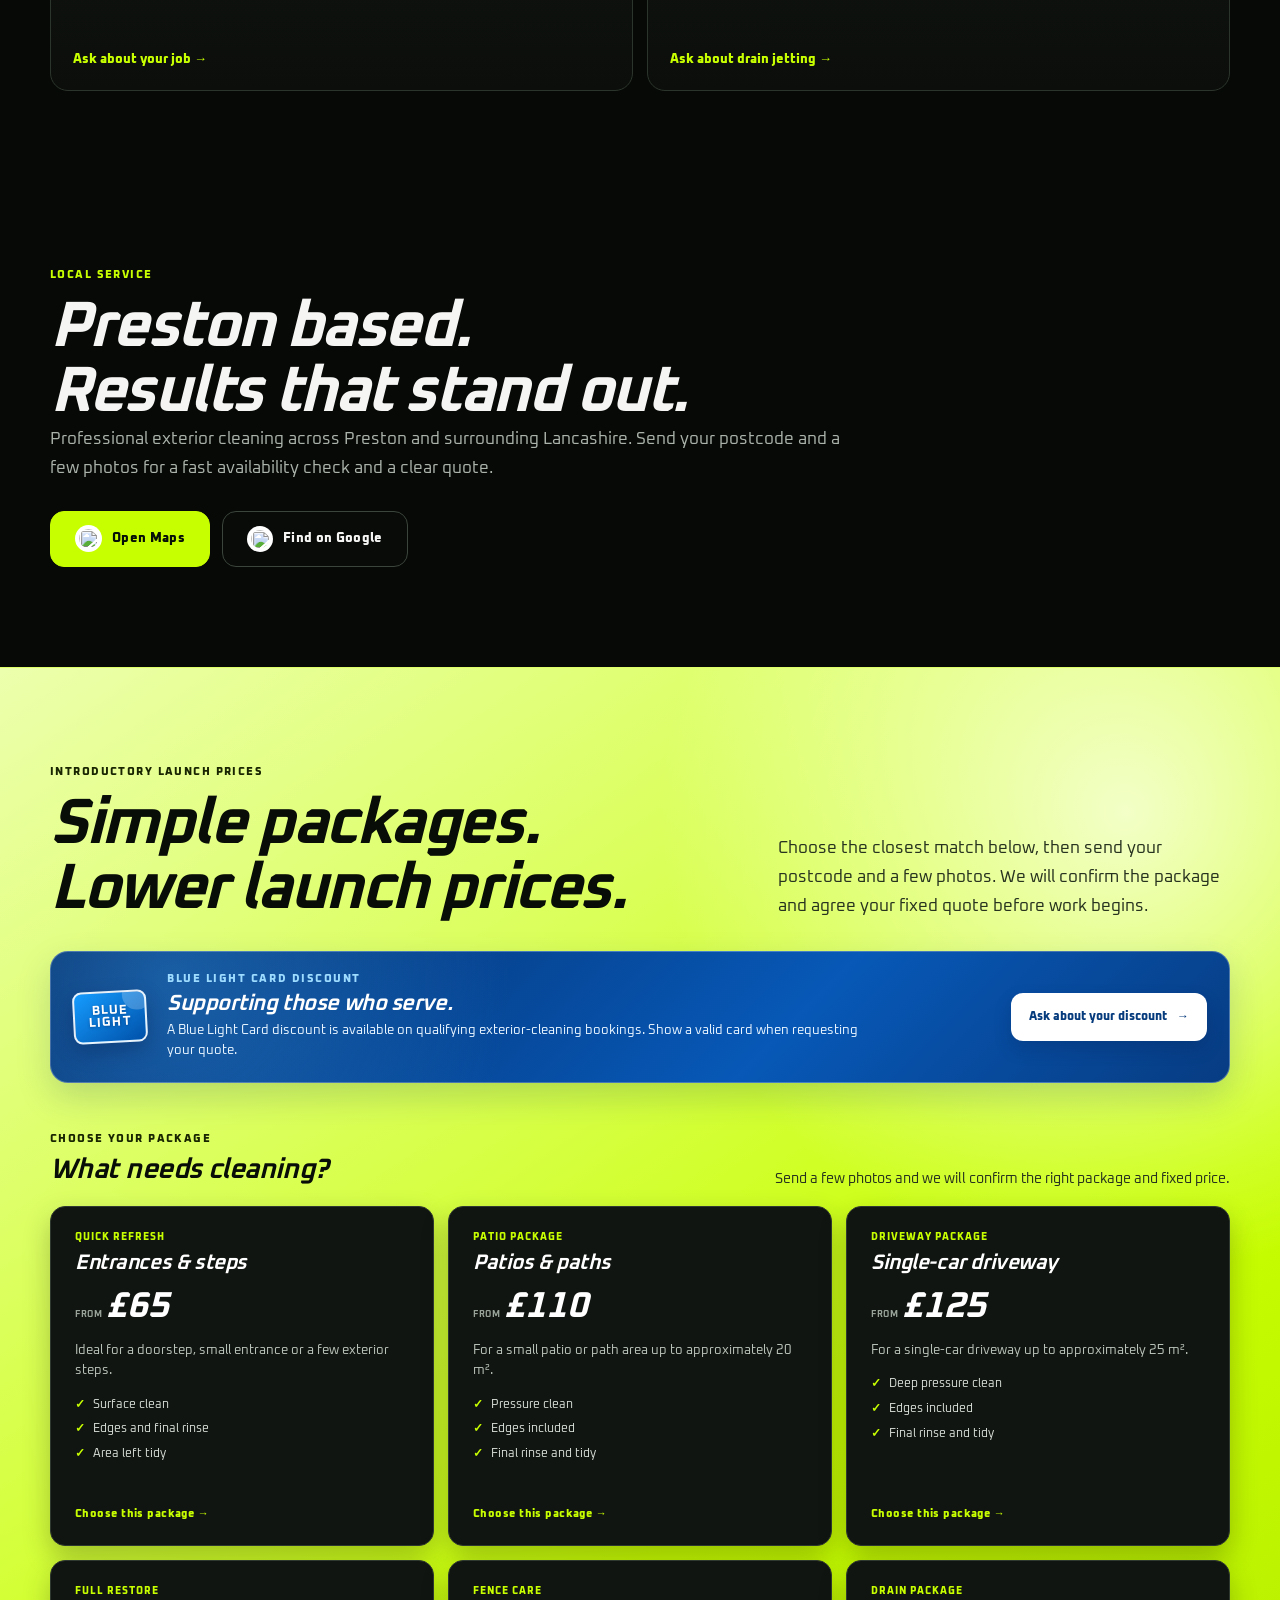
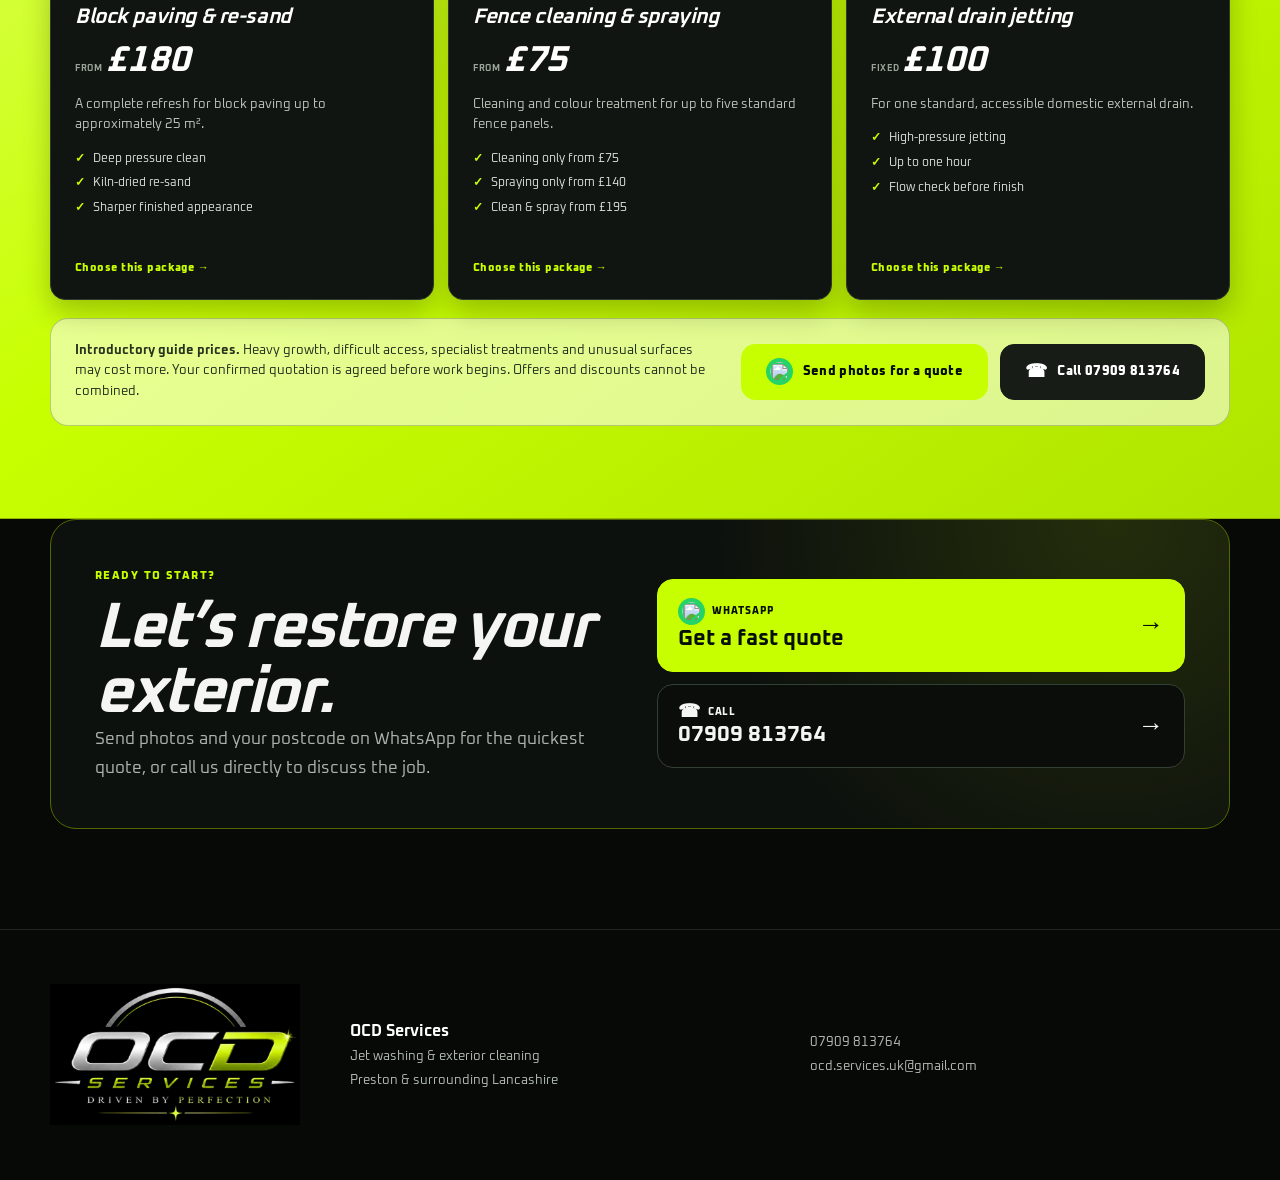
==== commit dca064ba: "Publish audited OCD Services launch site" ====
--- a/index.html
+++ b/index.html
@@ -1,33 +1,41 @@
 <!DOCTYPE html>
 
-<html lang="en">
+<html lang="en-GB">
 <head>
 <meta charset="utf-8"/>
 <meta content="width=device-width,initial-scale=1" name="viewport"/>
-<title>OCD Services | Exterior Property Care &amp; Restoration Preston</title>
-<meta content="Premium exterior property cleaning and restoration across Preston and Lancashire. Driveways, patios, block paving, pathways, decking and drain jet washing. Clean, restore and protect your property with fast photo quotes by WhatsApp." name="description"/>
+<title>OCD Services | Jet Washing &amp; Exterior Cleaning Preston</title>
+<meta content="Pressure washing and exterior cleaning in Preston and Lancashire. Driveways, patios, paths, decking and drain jetting. Fast WhatsApp quotes." name="description"/>
+<meta content="index,follow,max-image-preview:large" name="robots"/>
 <meta content="#070907" name="theme-color"/>
-<link href="assets/styles-v19.css" rel="stylesheet"/>
-
-<link rel="canonical" href="https://ocd-services-preston.ocd-services-uk.workers.dev/">
+<link rel="preconnect" href="https://fonts.googleapis.com"/>
+<link rel="preconnect" href="https://fonts.gstatic.com" crossorigin/>
+<link href="https://fonts.googleapis.com/css2?family=Oxanium:wght@400;500;600;700;800&amp;display=swap" rel="stylesheet"/>
+<link rel="preload" as="image" href="assets/images/hero-pressure-washing-flipped.webp" fetchpriority="high"/>
+<link href="assets/styles-v31.css?v=20260722-launch4" rel="stylesheet"/>
+
+<link rel="canonical" href="https://ocdservicespreston.co.uk/">
 <link rel="icon" href="/favicon.ico" sizes="any">
 <link rel="icon" href="/favicon.png" type="image/png">
 <link rel="apple-touch-icon" href="/apple-touch-icon.png">
 <link rel="manifest" href="/site.webmanifest">
 
 <meta property="og:type" content="website">
+<meta property="og:locale" content="en_GB">
 <meta property="og:site_name" content="OCD Services">
-<meta property="og:title" content="OCD Services | Exterior Property Care & Restoration Preston">
-<meta property="og:description" content="Premium exterior property cleaning and restoration across Preston and Lancashire. Clean, restore and protect driveways, patios, block paving and exterior surfaces.">
-<meta property="og:url" content="https://ocd-services-preston.ocd-services-uk.workers.dev/">
-<meta property="og:image" content="https://ocd-services-preston.ocd-services-uk.workers.dev/assets/images/og-cover.jpg">
+<meta property="og:title" content="OCD Services | Jet Washing & Exterior Cleaning Preston">
+<meta property="og:description" content="Professional pressure washing, exterior cleaning and drain jet washing across Preston and surrounding Lancashire. Fast quotes by WhatsApp or phone.">
+<meta property="og:url" content="https://ocdservicespreston.co.uk/">
+<meta property="og:image" content="https://ocdservicespreston.co.uk/assets/images/og-cover.jpg">
+<meta property="og:image:alt" content="OCD Services exterior cleaning in Preston">
 <meta property="og:image:width" content="1200">
 <meta property="og:image:height" content="630">
 
 <meta name="twitter:card" content="summary_large_image">
-<meta name="twitter:title" content="OCD Services | Exterior Property Care & Restoration Preston">
-<meta name="twitter:description" content="Premium exterior property cleaning and restoration in Preston and surrounding Lancashire area.">
-<meta name="twitter:image" content="https://ocd-services-preston.ocd-services-uk.workers.dev/assets/images/og-cover.jpg">
+<meta name="twitter:title" content="OCD Services | Jet Washing & Exterior Cleaning Preston">
+<meta name="twitter:description" content="Professional pressure washing, exterior cleaning and drain jet washing across Preston and surrounding Lancashire.">
+<meta name="twitter:image" content="https://ocdservicespreston.co.uk/assets/images/og-cover.jpg">
+<meta name="twitter:image:alt" content="OCD Services exterior cleaning in Preston">
 
 <script type="application/ld+json">
 {
@@ -37,12 +45,12 @@
     "HomeAndConstructionBusiness"
   ],
   "name": "OCD Services",
-  "description": "Premium exterior property cleaning and restoration in Preston and surrounding Lancashire area.",
-  "url": "https://ocd-services-preston.ocd-services-uk.workers.dev/",
+  "description": "Professional pressure washing, exterior cleaning and drain jet washing across Preston and surrounding Lancashire.",
+  "url": "https://ocdservicespreston.co.uk/",
   "telephone": "+447909813764",
   "email": "ocd.services.uk@gmail.com",
-  "logo": "https://ocd-services-preston.ocd-services-uk.workers.dev/assets/images/master-logo-v6.png",
-  "image": "https://ocd-services-preston.ocd-services-uk.workers.dev/assets/images/og-cover.jpg",
+  "logo": "https://ocdservicespreston.co.uk/assets/images/master-logo-tight.png",
+  "image": "https://ocdservicespreston.co.uk/assets/images/og-cover.jpg",
   "priceRange": "££",
   "areaServed": [
     {
@@ -64,7 +72,7 @@
     "Jet washing",
     "Driveway cleaning",
     "Patio cleaning",
-    "Pathway cleaning",
+    "Path cleaning",
     "Block paving cleaning",
     "Decking cleaning",
     "Exterior cleaning",
@@ -75,215 +83,172 @@
 
 </head>
 <body>
+<a class="skip-link" href="#main-content">Skip to main content</a>
 <header class="header">
 <div class="nav shell">
-<a aria-label="OCD Services home" class="logo-link" href="#home"><img alt="OCD Services — Driven By Perfection" src="assets/images/master-logo-header-v30.jpg" decoding="async"/></a>
+<a aria-label="OCD Services home" class="logo-link" href="#home"><img alt="OCD Services — Driven By Perfection" src="assets/images/master-logo-tight.png" width="1440" height="815" decoding="async"/></a>
 <nav>
+<a href="#results">Before &amp; After</a>
 <a href="#services">Services</a>
-<a href="#packages">Packages</a>
-<a href="#commercial">Commercial</a>
-<a href="#drain-cleaning">Drain Cleaning</a>
-<a href="#results">Results</a>
 <a href="#areas">Areas</a>
+<a href="#prices">Prices</a>
 <a href="#contact">Contact</a>
 </nav>
-<a class="top-call" data-link="active" href="tel:+447909813764">07909 813764</a>
+<button class="menu-toggle" type="button" data-site-menu-toggle aria-expanded="false" aria-controls="site-menu" aria-label="Open site menu"><span></span><span></span><span></span><b>Menu</b></button>
+<a class="top-call" data-link="active" href="tel:+447909813764"><span class="button-symbol" aria-hidden="true">☎</span>07909 813764</a>
 </div>
 </header>
-<main>
+
+<div class="site-menu" id="site-menu" data-site-menu hidden>
+  <div class="site-menu-panel" role="dialog" aria-modal="true" aria-label="Site navigation">
+    <button class="site-menu-close" type="button" data-site-menu-close aria-label="Close site menu">×</button>
+    <img src="assets/images/master-logo-tight.png" alt="OCD Services" decoding="async">
+    <nav>
+      <a href="#home">Home</a>
+      <a href="#results">Before &amp; After</a>
+      <a href="#services">Services</a>
+      <a href="#areas">Areas</a>
+      <a href="#prices">Prices</a>
+      <a href="#contact">Contact</a>
+    </nav>
+    <a class="site-menu-quote button-with-icon" href="https://wa.me/447909813764?text=Hi%20OCD%20Services%2C%20I%27d%20like%20a%20quote" target="_blank" rel="noopener noreferrer"><img class="brand-icon brand-whatsapp" src="https://cdn.simpleicons.org/whatsapp/white" alt="" aria-hidden="true"/>WhatsApp for a quote</a>
+  </div>
+</div>
+
+<main id="main-content">
 <section class="hero" id="home">
-<div class="hero-media" aria-hidden="true">
-  <div class="hero-bg hero-bg-one"></div>
-  <div class="hero-bg hero-bg-two"></div>
-  <div class="hero-bg hero-bg-three"></div>
-  <div class="hero-bg hero-bg-four"></div>
-  <div class="hero-bg hero-bg-five"></div>
-  <div class="hero-bg hero-bg-six"></div>
-  <div class="hero-bg hero-bg-seven"></div>
-  <div class="hero-bg hero-bg-eight"></div>
-  <div class="hero-bg hero-bg-nine"></div>
-  <div class="hero-water-sheen"></div>
-</div>
+<div class="hero-bg"></div>
 <div class="hero-shade"></div>
 <div class="shell hero-content">
 <div class="hero-copy">
-<div class="hero-live"><span></span> REAL OCD SERVICES RESULTS</div>
-<span class="kicker">DOMESTIC &amp; COMMERCIAL EXTERIOR CLEANING • PRESTON &amp; LANCASHIRE</span>
-<h1>Clean. Restore.<br/><span>Protect.</span></h1>
-<p>Bring tired outdoor surfaces back to life with detail-led exterior cleaning and restoration. Domestic or commercial, from a professional clean to full restoration work, we match the service to the site and the finish you need.</p>
+<img class="hero-brand-logo" src="assets/images/master-logo-tight.png" alt="OCD Services — Driven By Perfection" width="1440" height="815" decoding="async" fetchpriority="high"/>
+<p class="brand-slogan">Driven by perfection</p>
+<span class="kicker">PRESTON &amp; SURROUNDING LANCASHIRE</span>
+<h1>Precision exterior cleaning.<br/><span>Serious results.</span></h1>
+<p>Restore the look of your property with professional pressure washing across Preston and surrounding Lancashire. Driveways, patios, paths, steps, block paving, decking and drain jet washing — handled with care and finished to the OCD standard.</p>
 <div class="hero-actions">
-<a class="btn lime" data-link="active" href="https://wa.me/447909813764?text=Hi%20OCD%20Services%2C%20I%27d%20like%20a%20free%20quote" rel="noopener noreferrer" target="_blank">Get a free photo quote</a>
-<a class="btn outline" href="#packages">View packages</a>
-</div>
-<div class="hero-microproof">Free photo quote • No obligation • Clear scope agreed before work starts</div>
-<div class="trust hero-trust">
-<div><b>01</b><span>Packages from £150</span></div>
-<div><b>02</b><span>Fast WhatsApp quotes</span></div>
-<div><b>03</b><span>Real work shown below</span></div>
-</div>
-<div class="hero-note"><span>NO JOB TOO BIG</span><p>Commercial cleaning enquiries welcome — from individual premises to larger exterior areas and managed sites.</p></div>
+<a class="btn lime" data-link="active" href="https://wa.me/447909813764?text=Hi%20OCD%20Services%2C%20I%27d%20like%20a%20free%20quote" rel="noopener noreferrer" target="_blank"><img class="brand-icon brand-whatsapp" src="https://cdn.simpleicons.org/whatsapp/white" alt="" aria-hidden="true"/>WhatsApp for a fast quote</a>
+<a class="btn outline" data-link="active" href="tel:+447909813764"><span class="button-symbol" aria-hidden="true">☎</span>Call 07909 813764</a>
+</div>
+<div class="trust">
+<div><b>01</b><span>Genuine job results</span></div>
+<div><b>02</b><span>Fast free quotes</span></div>
+<div><b>03</b><span>Local mobile service</span></div>
+</div>
 </div>
 </div>
 <div class="social-bar shell">
-<a data-link="active" href="tel:+447909813764"><span>☎</span><b>Call</b></a>
-<a data-link="active" href="https://wa.me/447909813764?text=Hi%20OCD%20Services%2C%20I%27d%20like%20a%20quote" rel="noopener noreferrer" target="_blank"><span>◉</span><b>WhatsApp</b></a>
-<a data-link="active" href="https://www.facebook.com/share/18S2Abybd5/" rel="noopener noreferrer" target="_blank"><span>f</span><b>Facebook</b></a>
-<a data-link="active" href="https://www.instagram.com/ocd_services.uk/" rel="noopener noreferrer" target="_blank"><span>◎</span><b>Instagram</b></a>
-<a data-link="active" href="https://maps.app.goo.gl/NY2KmFACNz8CcMqZ7?g_st=ac" rel="noopener noreferrer" target="_blank"><span>⌖</span><b>Maps</b></a>
+<a data-link="active" href="tel:+447909813764"><span aria-hidden="true">☎</span><b>Call</b></a>
+<a data-link="active" href="https://wa.me/447909813764?text=Hi%20OCD%20Services%2C%20I%27d%20like%20a%20quote" rel="noopener noreferrer" target="_blank"><span class="social-badge brand-whatsapp" aria-hidden="true"><img src="https://cdn.simpleicons.org/whatsapp/white" alt=""/></span><b>WhatsApp</b></a>
+<a data-link="active" href="https://www.facebook.com/share/18S2Abybd5/" rel="noopener noreferrer" target="_blank"><span class="social-badge brand-facebook" aria-hidden="true"><img src="https://cdn.simpleicons.org/facebook/white" alt=""/></span><b>Facebook</b></a>
+<a data-link="active" href="https://www.instagram.com/ocd_services.uk/" rel="noopener noreferrer" target="_blank"><span class="social-badge brand-instagram" aria-hidden="true"><img src="https://cdn.simpleicons.org/instagram/white" alt=""/></span><b>Instagram</b></a>
+<a data-link="active" href="https://maps.app.goo.gl/NY2KmFACNz8CcMqZ7?g_st=ac" rel="noopener noreferrer" target="_blank"><span class="social-badge brand-google" aria-hidden="true"><img src="https://cdn.simpleicons.org/google" alt=""/></span><b>Google</b></a>
+<a data-link="active" href="https://maps.app.goo.gl/NY2KmFACNz8CcMqZ7?g_st=ac" rel="noopener noreferrer" target="_blank"><span class="social-badge brand-googlemaps" aria-hidden="true"><img src="https://cdn.simpleicons.org/googlemaps" alt=""/></span><b>Maps</b></a>
 </div>
 </section>
 <section class="marquee">
-<span>DRIVEWAYS</span><i>◆</i><span>PATIOS</span><i>◆</i><span>PATHWAYS</span><i>◆</i><span>STEPS</span><i>◆</i><span>BLOCK PAVING</span><i>◆</i><span>DECKING</span><i>◆</i><span>DRAIN JET WASHING</span><i>◆</i><span>COMMERCIAL SITES</span>
+<span>DRIVEWAYS</span><i>◆</i><span>PATIOS</span><i>◆</i><span>PATHS</span><i>◆</i><span>STEPS</span><i>◆</i><span>BLOCK PAVING</span><i>◆</i><span>DECKING</span><i>◆</i><span>DRAIN JET WASHING</span>
 </section>
-<section class="section shell services-section" id="services">
+<section class="section shell" id="services">
 <div class="section-head">
-<div><span class="kicker">WHAT WE DO</span><h2>Exterior care without<br/>the guesswork.</h2></div>
-<p>We assess the surface, recommend the right level of treatment and give you a clear route from tired and weathered to clean, restored and protected.</p>
+<div><span class="kicker">WHAT WE DO</span><h2>Specialist cleaning.<br/>Meticulous finish.</h2></div>
+<p>Straightforward booking, clear communication and detail-focused cleaning designed to make your exterior spaces look cared for again.</p>
 </div>
 <div class="cards">
-<article><small>01</small><h3>Driveways &amp; block paving</h3><p>Cut through built-up grime, algae and traffic film to reveal a brighter, cleaner and more consistent finish.</p><a href="#contact">Get a quote →</a></article>
-<article><small>02</small><h3>Patios &amp; pathways</h3><p>Restore colour and definition to patios and pathways affected by weathering, dirt and organic growth.</p><a href="#results">See results →</a></article>
-<article><small>03</small><h3>Steps &amp; entrances</h3><p>Refresh high-traffic steps and entrances for a sharper, cleaner first impression.</p><a href="#contact">Book an estimate →</a></article>
-<article><small>04</small><h3>Decking &amp; exterior areas</h3><p>Controlled exterior cleaning for decking and outdoor areas, with the method matched to the surface.</p><a href="#contact">Ask about your job →</a></article>
-<article><small>05</small><h3>Drain cleaning &amp; jetting</h3><p>High-pressure drain jetting to help clear stubborn build-up and restore flow in suitable domestic external drain lines.</p><a href="#drain-cleaning">View drain cleaning →</a></article>
-<article class="commercial-card"><small>06</small><h3>Commercial exterior cleaning</h3><p>Professional exterior cleaning for business premises, forecourts, yards, communal areas, managed properties and larger sites.</p><a href="#commercial">Commercial enquiries →</a></article>
+<article><h3>Driveways &amp; block paving</h3><p>Cut through built-up grime, algae and traffic film to reveal a brighter, cleaner and more consistent finish.</p><a href="#contact">Get a quote →</a></article>
+<article><h3>Patios &amp; paths</h3><p>Restore colour and definition to patios and paths affected by weathering, dirt and organic growth.</p><a href="#results">See results →</a></article>
+<article><h3>Steps &amp; entrances</h3><p>Refresh high-traffic steps and entrances for a sharper, cleaner first impression.</p><a href="#contact">Book an estimate →</a></article>
+<article><h3>Decking &amp; exterior areas</h3><p>Controlled exterior cleaning for decking and outdoor areas, with the method matched to the surface.</p><a href="#contact">Ask about your job →</a></article>
+<article><h3>Drain jet washing</h3><p>High-pressure drain jetting to help clear stubborn build-up and restore flow in domestic external drain lines.</p><a href="#contact">Ask about drain jetting →</a></article>
 
 </div>
 </section>
 
-
-<section class="packages-section" id="packages">
+<section class="pricing" id="prices">
   <div class="shell">
-    <div class="section-head packages-head">
+    <div class="section-head pricing-head">
       <div>
-        <span class="kicker">CHOOSE YOUR FINISH</span>
-        <h2>Three clear packages.<br/>One OCD standard.</h2>
+        <span class="kicker">INTRODUCTORY LAUNCH PRICES</span>
+        <h2>Simple packages.<br/>Lower launch prices.</h2>
       </div>
-      <p>Start with the level of finish you want. We confirm the final fixed quote after seeing photos, surface condition, access and approximate area.</p>
+      <p>Choose the closest match below, then send your postcode and a few photos. We will confirm the package and agree your fixed quote before work begins.</p>
     </div>
 
-    <div class="package-grid">
-      <article class="package-card">
-        <div class="package-topline"><span>01</span><small>ESSENTIAL CLEAN</small></div>
-        <h3>OCD CLEAN</h3>
-        <div class="package-price"><span>From</span><strong>£150</strong></div>
-        <p>For exterior surfaces that need a professional reset and a visibly cleaner finish.</p>
-        <ul>
-          <li>Driveway, patio or pathway pressure cleaning</li>
-          <li>Removal of surface grime, moss and algae</li>
-          <li>Full rinse-down and tidy finish</li>
-          <li>Method matched to the surface</li>
-        </ul>
-        <a class="package-cta" href="https://wa.me/447909813764?text=Hi%20OCD%20Services%2C%20I%27m%20interested%20in%20the%20OCD%20CLEAN%20package.%20Can%20I%20get%20a%20quote%3F" target="_blank" rel="noopener noreferrer">Quote OCD Clean <span>→</span></a>
-      </article>
-
-      <article class="package-card featured">
-        <div class="popular-badge">BEST FOR MOST RESTORATIONS</div>
-        <div class="package-topline"><span>02</span><small>DEEP RESTORATION</small></div>
-        <h3>OCD RESTORE</h3>
-        <div class="package-price"><span>From</span><strong>£240</strong></div>
-        <p>Our hero package for block paving and tired exterior surfaces needing a deeper restoration.</p>
-        <ul>
-          <li>Everything included in OCD Clean</li>
-          <li>Deeper restoration treatment where appropriate</li>
-          <li>Weed and moss treatment where suitable</li>
-          <li>Block paving re-sanded where required</li>
-        </ul>
-        <a class="package-cta lime-cta" href="https://wa.me/447909813764?text=Hi%20OCD%20Services%2C%20I%27m%20interested%20in%20the%20OCD%20RESTORE%20package.%20Can%20I%20get%20a%20quote%3F" target="_blank" rel="noopener noreferrer">Quote OCD Restore <span>→</span></a>
-      </article>
-
-      <article class="package-card">
-        <div class="package-topline"><span>03</span><small>PREMIUM PROTECTION</small></div>
-        <h3>OCD PROTECT</h3>
-        <div class="package-price"><span>From</span><strong>£395</strong></div>
-        <p>For customers who want the full transformation plus a protective sealed finish where the surface is suitable.</p>
-        <ul>
-          <li>Everything included in OCD Restore</li>
-          <li>Professional surface sealing</li>
-          <li>Enhanced resistance to weathering and staining</li>
-          <li>Premium finished appearance</li>
-        </ul>
-        <a class="package-cta" href="https://wa.me/447909813764?text=Hi%20OCD%20Services%2C%20I%27m%20interested%20in%20the%20OCD%20PROTECT%20package.%20Can%20I%20get%20a%20quote%3F" target="_blank" rel="noopener noreferrer">Quote OCD Protect <span>→</span></a>
-      </article>
+    <aside class="blue-light-offer" aria-label="Blue Light Card discount">
+      <div class="blue-light-mark" aria-hidden="true">
+        <span></span>
+        <b>BLUE<br/>LIGHT</b>
+      </div>
+      <div class="blue-light-copy">
+        <small>BLUE LIGHT CARD DISCOUNT</small>
+        <h3>Supporting those who serve.</h3>
+        <p>A Blue Light Card discount is available on qualifying exterior-cleaning bookings. Show a valid card when requesting your quote.</p>
+      </div>
+      <a class="blue-light-cta" data-link="active" href="https://wa.me/447909813764?text=Hi%20OCD%20Services%2C%20I%20have%20a%20Blue%20Light%20Card%20and%20would%20like%20a%20quote" target="_blank" rel="noopener noreferrer">Ask about your discount <span aria-hidden="true">→</span></a>
+    </aside>
+
+    <div class="pricing-subhead">
+      <div><span class="kicker">CHOOSE YOUR PACKAGE</span><h3>What needs cleaning?</h3></div>
+      <p>Send a few photos and we will confirm the right package and fixed price.</p>
     </div>
 
-    <div class="package-disclaimer">
-      <strong>Not sure which package?</strong>
-      <span>Send 2–3 photos, your postcode and an approximate size on WhatsApp. We’ll recommend the right option and confirm a clear quote.</span>
-      <a href="https://wa.me/447909813764?text=Hi%20OCD%20Services%2C%20I%27m%20not%20sure%20which%20package%20I%20need.%20Here%20are%20some%20photos%20and%20my%20postcode." target="_blank" rel="noopener noreferrer">Ask OCD Services →</a>
+    <div class="package-grid package-grid-simple">
+      <article>
+        <small>QUICK REFRESH</small>
+        <h3>Entrances &amp; steps</h3>
+        <strong>£65</strong>
+        <p>Ideal for a doorstep, small entrance or a few exterior steps.</p>
+        <ul><li>Surface clean</li><li>Edges and final rinse</li><li>Area left tidy</li></ul>
+        <a href="#contact">Choose this package →</a>
+      </article>
+      <article>
+        <small>PATIO PACKAGE</small>
+        <h3>Patios &amp; paths</h3>
+        <strong>£110</strong>
+        <p>For a small patio or path area up to approximately 20 m².</p>
+        <ul><li>Pressure clean</li><li>Edges included</li><li>Final rinse and tidy</li></ul>
+        <a href="#contact">Choose this package →</a>
+      </article>
+      <article>
+        <small>DRIVEWAY PACKAGE</small>
+        <h3>Single-car driveway</h3>
+        <strong>£125</strong>
+        <p>For a single-car driveway up to approximately 25 m².</p>
+        <ul><li>Deep pressure clean</li><li>Edges included</li><li>Final rinse and tidy</li></ul>
+        <a href="#contact">Choose this package →</a>
+      </article>
+      <article>
+        <small>FULL RESTORE</small>
+        <h3>Block paving &amp; re-sand</h3>
+        <strong>£180</strong>
+        <p>A complete refresh for block paving up to approximately 25 m².</p>
+        <ul><li>Deep pressure clean</li><li>Kiln-dried re-sand</li><li>Sharper finished appearance</li></ul>
+        <a href="#contact">Choose this package →</a>
+      </article>
+      <article>
+        <small>FENCE CARE</small>
+        <h3>Fence cleaning &amp; spraying</h3>
+        <strong>£75</strong>
+        <p>Cleaning and colour treatment for up to five standard fence panels.</p>
+        <ul><li>Cleaning only from £75</li><li>Spraying only from £140</li><li>Clean &amp; spray from £195</li></ul>
+        <a href="#contact">Choose this package →</a>
+      </article>
+      <article>
+        <small>DRAIN PACKAGE</small>
+        <h3>External drain jetting</h3>
+        <strong class="price-fixed">£100</strong>
+        <p>For one standard, accessible domestic external drain.</p>
+        <ul><li>High-pressure jetting</li><li>Up to one hour</li><li>Flow check before finish</li></ul>
+        <a href="#contact">Choose this package →</a>
+      </article>
     </div>
-    <div class="decision-strip" aria-label="Why choose OCD Services">
-      <span><b>REAL</b> local work</span>
-      <span><b>CLEAR</b> scope before work</span>
-      <span><b>RIGHT</b> method for the surface</span>
-      <span><b>TIDY</b> finish as standard</span>
-    </div>
-  </div>
-</section>
-
-
-<section class="commercial-section" id="commercial">
-  <div class="shell commercial-grid">
-    <div class="commercial-copy">
-      <span class="kicker">COMMERCIAL CLEANING</span>
-      <div class="commercial-badge">NO JOB TOO BIG</div>
-      <h2>Professional exterior cleaning for businesses and larger sites.</h2>
-      <p>OCD Services supports commercial premises and managed properties across Preston and Lancashire. From one-off deep cleans to larger exterior areas, send us the site details and we will arrange the right scope and quotation.</p>
-      <div class="commercial-points">
-        <span>Business premises &amp; entrances</span>
-        <span>Forecourts, yards &amp; hardstanding</span>
-        <span>Communal &amp; managed property areas</span>
-        <span>One-off and planned cleaning work</span>
+
+    <div class="pricing-footer">
+      <p><b>Introductory guide prices.</b> Heavy growth, difficult access, specialist treatments and unusual surfaces may cost more. Your confirmed quotation is agreed before work begins. Offers and discounts cannot be combined.</p>
+      <div class="hero-actions">
+        <a class="btn lime" data-link="active" href="https://wa.me/447909813764?text=Hi%20OCD%20Services%2C%20I%27d%20like%20a%20fixed%20quote" rel="noopener noreferrer" target="_blank"><img class="brand-icon brand-whatsapp" src="https://cdn.simpleicons.org/whatsapp/white" alt="" aria-hidden="true"/>Send photos for a quote</a>
+        <a class="btn price-call" data-link="active" href="tel:+447909813764"><span class="button-symbol" aria-hidden="true">☎</span>Call 07909 813764</a>
       </div>
-      <div class="commercial-actions">
-        <a class="btn lime" href="https://wa.me/447909813764?text=Hi%20OCD%20Services%2C%20I%27d%20like%20a%20commercial%20cleaning%20quote.%20The%20site%20is%3A%20" target="_blank" rel="noopener noreferrer">Request a commercial quote</a>
-        <a class="btn outline" href="tel:+447909813764">Call 07909 813764</a>
-      </div>
-    </div>
-    <div class="commercial-visual" aria-hidden="true">
-      <img src="assets/images/after-driveway.webp" alt="" loading="lazy" decoding="async">
-      <div><strong>DOMESTIC</strong><span>to</span><strong>COMMERCIAL</strong></div>
-    </div>
-  </div>
-</section>
-
-<section class="drain-section" id="drain-cleaning">
-  <div class="shell drain-grid">
-    <div class="drain-copy">
-      <span class="kicker">OCD DRAIN CLEANING</span>
-      <h2>Get things flowing again.</h2>
-      <p>Domestic external drain cleaning and high-pressure drain jetting for stubborn build-up and restricted flow. Send us the problem, your postcode and any photos you have, and we’ll confirm whether the job is suitable for our equipment.</p>
-      <div class="drain-points">
-        <span>High-pressure drain jetting</span>
-        <span>Domestic external drain cleaning</span>
-        <span>Build-up and blockage removal where suitable</span>
-        <span>Local mobile service across Preston &amp; Lancashire</span>
-      </div>
-      <div class="drain-actions">
-        <a class="btn lime" href="https://wa.me/447909813764?text=Hi%20OCD%20Services%2C%20I%20need%20help%20with%20a%20drain.%20My%20postcode%20is%3A%20" target="_blank" rel="noopener noreferrer">Request a drain quote</a>
-        <a class="btn outline" href="tel:+447909813764">Call 07909 813764</a>
-      </div>
-      <small class="drain-note">Service availability depends on access, drain condition and suitability for jetting. We confirm scope before work starts.</small>
-    </div>
-    <aside class="drain-panel" aria-label="Drain cleaning service summary">
-      <span class="drain-panel-label">SEPARATE SPECIALIST SERVICE</span>
-      <strong>OCD DRAIN</strong>
-      <p>Not part of the Clean / Restore / Protect surface packages. Drain work is quoted separately based on the issue, access and job requirements.</p>
-      <a href="https://wa.me/447909813764?text=Hi%20OCD%20Services%2C%20I%20need%20a%20drain%20cleaning%20quote." target="_blank" rel="noopener noreferrer">WhatsApp OCD Drain <span>→</span></a>
-    </aside>
-  </div>
-</section>
-
-<section class="process-section">
-  <div class="shell">
-    <div class="process-intro">
-      <span class="kicker">SIMPLE FROM START TO FINISH</span>
-      <h2>Quote. Restore. Admire.</h2>
-    </div>
-    <div class="process-grid">
-      <article><span>01</span><h3>Send photos</h3><p>WhatsApp us 2–3 photos, your postcode and a rough idea of the area.</p></article>
-      <article><span>02</span><h3>Choose your finish</h3><p>We recommend Clean, Restore or Protect and confirm the scope and price.</p></article>
-      <article><span>03</span><h3>We do the work</h3><p>We arrive prepared, complete the agreed service and leave the area tidy.</p></article>
     </div>
   </div>
 </section>
@@ -295,7 +260,7 @@
         <span class="kicker">REAL RESULTS</span>
         <h2>Slide through the transformations.</h2>
       </div>
-      <p>Drag the lime button directly across the photo to reveal the before and after result. Tap Next Photo to move through the transformations.</p>
+      <p>Drag the divider to compare each result yourself. After three seconds without interaction, the automatic before-and-after slideshow resumes.</p>
     </div>
 
     <div class="ba-carousel" data-ba-carousel>
@@ -317,11 +282,12 @@
           <div class="ba-before-mask" data-ba-mask>
             <img class="ba-before" src="assets/images/before-main-user.webp" alt="Patio restoration before OCD Services work" loading="eager" decoding="async">
           </div>
-          <div class="ba-divider" data-ba-divider role="slider" tabindex="0" aria-label="Drag left or right to compare before and after" aria-valuemin="0" aria-valuemax="100" aria-valuenow="50"><span>↔</span></div>
-          <span class="ba-label ba-label-before">BEFORE</span>
-          <span class="ba-label ba-label-after">AFTER</span>
-        </div>
-      </article>
+          <button type="button" class="ba-divider" data-ba-divider role="slider" aria-label="Patio before and after comparison" aria-valuemin="0" aria-valuemax="100" aria-valuenow="50"><span aria-hidden="true">↔</span></button>
+          <span class="ba-label ba-label-before">BEFORE</span>
+          <span class="ba-label ba-label-after">AFTER</span>
+<button type="button" class="ba-overlay-next" data-ba-next aria-label="Show next before and after result">Next →</button>
+        </div>
+</article>
     
       <article class="ba-slide" data-ba-slide data-slide-index="1" aria-hidden="true">
         <div class="ba-slide-head">
@@ -340,11 +306,12 @@
           <div class="ba-before-mask" data-ba-mask>
             <img class="ba-before" src="assets/images/before-passage.webp" alt="Side passage clean before OCD Services work" loading="eager" decoding="async">
           </div>
-          <div class="ba-divider" data-ba-divider role="slider" tabindex="0" aria-label="Drag left or right to compare before and after" aria-valuemin="0" aria-valuemax="100" aria-valuenow="50"><span>↔</span></div>
-          <span class="ba-label ba-label-before">BEFORE</span>
-          <span class="ba-label ba-label-after">AFTER</span>
-        </div>
-      </article>
+          <button type="button" class="ba-divider" data-ba-divider role="slider" aria-label="Side passage before and after comparison" aria-valuemin="0" aria-valuemax="100" aria-valuenow="50"><span aria-hidden="true">↔</span></button>
+          <span class="ba-label ba-label-before">BEFORE</span>
+          <span class="ba-label ba-label-after">AFTER</span>
+<button type="button" class="ba-overlay-next" data-ba-next aria-label="Show next before and after result">Next →</button>
+        </div>
+</article>
     
       <article class="ba-slide" data-ba-slide data-slide-index="2" aria-hidden="true">
         <div class="ba-slide-head">
@@ -363,11 +330,12 @@
           <div class="ba-before-mask" data-ba-mask>
             <img class="ba-before" src="assets/images/before-fence.webp" alt="Fence transformation before OCD Services work" loading="eager" decoding="async">
           </div>
-          <div class="ba-divider" data-ba-divider role="slider" tabindex="0" aria-label="Drag left or right to compare before and after" aria-valuemin="0" aria-valuemax="100" aria-valuenow="50"><span>↔</span></div>
-          <span class="ba-label ba-label-before">BEFORE</span>
-          <span class="ba-label ba-label-after">AFTER</span>
-        </div>
-      </article>
+          <button type="button" class="ba-divider" data-ba-divider role="slider" aria-label="Fence before and after comparison" aria-valuemin="0" aria-valuemax="100" aria-valuenow="50"><span aria-hidden="true">↔</span></button>
+          <span class="ba-label ba-label-before">BEFORE</span>
+          <span class="ba-label ba-label-after">AFTER</span>
+<button type="button" class="ba-overlay-next" data-ba-next aria-label="Show next before and after result">Next →</button>
+        </div>
+</article>
     
       <article class="ba-slide" data-ba-slide data-slide-index="3" aria-hidden="true">
         <div class="ba-slide-head">
@@ -386,11 +354,12 @@
           <div class="ba-before-mask" data-ba-mask>
             <img class="ba-before" src="assets/images/before-driveway.webp" alt="Driveway clean before OCD Services work" loading="eager" decoding="async">
           </div>
-          <div class="ba-divider" data-ba-divider role="slider" tabindex="0" aria-label="Drag left or right to compare before and after" aria-valuemin="0" aria-valuemax="100" aria-valuenow="50"><span>↔</span></div>
-          <span class="ba-label ba-label-before">BEFORE</span>
-          <span class="ba-label ba-label-after">AFTER</span>
-        </div>
-      </article>
+          <button type="button" class="ba-divider" data-ba-divider role="slider" aria-label="Driveway before and after comparison" aria-valuemin="0" aria-valuemax="100" aria-valuenow="50"><span aria-hidden="true">↔</span></button>
+          <span class="ba-label ba-label-before">BEFORE</span>
+          <span class="ba-label ba-label-after">AFTER</span>
+<button type="button" class="ba-overlay-next" data-ba-next aria-label="Show next before and after result">Next →</button>
+        </div>
+</article>
     
       <article class="ba-slide" data-ba-slide data-slide-index="4" aria-hidden="true">
         <div class="ba-slide-head">
@@ -409,11 +378,12 @@
           <div class="ba-before-mask" data-ba-mask>
             <img class="ba-before" src="assets/images/before-drive-edge.webp" alt="Driveway edge clean before OCD Services work" loading="eager" decoding="async">
           </div>
-          <div class="ba-divider" data-ba-divider role="slider" tabindex="0" aria-label="Drag left or right to compare before and after" aria-valuemin="0" aria-valuemax="100" aria-valuenow="50"><span>↔</span></div>
-          <span class="ba-label ba-label-before">BEFORE</span>
-          <span class="ba-label ba-label-after">AFTER</span>
-        </div>
-      </article>
+          <button type="button" class="ba-divider" data-ba-divider role="slider" aria-label="Driveway edge before and after comparison" aria-valuemin="0" aria-valuemax="100" aria-valuenow="50"><span aria-hidden="true">↔</span></button>
+          <span class="ba-label ba-label-before">BEFORE</span>
+          <span class="ba-label ba-label-after">AFTER</span>
+<button type="button" class="ba-overlay-next" data-ba-next aria-label="Show next before and after result">Next →</button>
+        </div>
+</article>
     
       <article class="ba-slide" data-ba-slide data-slide-index="5" aria-hidden="true">
         <div class="ba-slide-head">
@@ -432,9 +402,10 @@
           <div class="ba-before-mask" data-ba-mask>
             <img class="ba-before" src="assets/images/before-corner.webp" alt="Driveway corner clean before OCD Services work" loading="eager" decoding="async">
           </div>
-          <div class="ba-divider" data-ba-divider role="slider" tabindex="0" aria-label="Drag left or right to compare before and after" aria-valuemin="0" aria-valuemax="100" aria-valuenow="50"><span>↔</span></div>
-          <span class="ba-label ba-label-before">BEFORE</span>
-          <span class="ba-label ba-label-after">AFTER</span>
+          <button type="button" class="ba-divider" data-ba-divider role="slider" aria-label="Driveway corner before and after comparison" aria-valuemin="0" aria-valuemax="100" aria-valuenow="50"><span aria-hidden="true">↔</span></button>
+          <span class="ba-label ba-label-before">BEFORE</span>
+          <span class="ba-label ba-label-after">AFTER</span>
+          <button type="button" class="ba-overlay-next" data-ba-next aria-label="Show next before and after result">Next →</button>
         </div>
       </article>
 
@@ -444,139 +415,256 @@
             <span class="ba-number">07</span>
             <div>
               <small>BEFORE &amp; AFTER</small>
-              <h3>Garden fence refresh</h3>
-            </div>
-          </div>
-          <p>Compare the garden gate and fence before and after the transformation.</p>
-        </div>
-
-        <div class="ba-stage" data-ba-stage style="--split:50%;">
-          <img class="ba-after" src="assets/images/after-fence-gate.webp" alt="Garden gate and fence after OCD Services work" loading="eager" decoding="async">
-          <div class="ba-before-mask" data-ba-mask>
-            <img class="ba-before" src="assets/images/before-fence-gate.webp" alt="Garden gate and fence before OCD Services work" loading="eager" decoding="async">
-          </div>
-          <div class="ba-divider" data-ba-divider role="slider" tabindex="0" aria-label="Drag left or right to compare before and after" aria-valuemin="0" aria-valuemax="100" aria-valuenow="50"><span>↔</span></div>
-          <span class="ba-label ba-label-before">BEFORE</span>
-          <span class="ba-label ba-label-after">AFTER</span>
-        </div>
-      </article>
+              <h3>Patio slab clean</h3>
+            </div>
+          </div>
+          <p>Compare the patio slabs before and after cleaning.</p>
+        </div>
+
+        <div class="ba-stage" data-ba-stage style="--split:50%;">
+          <img class="ba-after" src="assets/images/after-patio-shed.webp" alt="Patio slabs after OCD Services cleaning" loading="lazy" decoding="async">
+          <div class="ba-before-mask" data-ba-mask>
+            <img class="ba-before" src="assets/images/before-patio-shed.webp" alt="Patio slabs before OCD Services cleaning" loading="lazy" decoding="async">
+          </div>
+          <button type="button" class="ba-divider" data-ba-divider role="slider" aria-label="Patio slab before and after comparison" aria-valuemin="0" aria-valuemax="100" aria-valuenow="50"><span aria-hidden="true">↔</span></button>
+          <span class="ba-label ba-label-before">BEFORE</span>
+          <span class="ba-label ba-label-after">AFTER</span>
+          <button type="button" class="ba-overlay-next" data-ba-next aria-label="Show next before and after result">Next →</button>
+        </div>
+      </article>
+
       <article class="ba-slide" data-ba-slide data-slide-index="7" aria-hidden="true">
         <div class="ba-slide-head">
           <div class="ba-title">
             <span class="ba-number">08</span>
             <div>
               <small>BEFORE &amp; AFTER</small>
-              <h3>Wall &amp; drain area clean</h3>
-            </div>
-          </div>
-          <p>Compare the wall and drainage area before and after cleaning.</p>
-        </div>
-
-        <div class="ba-stage" data-ba-stage style="--split:50%;">
-          <img class="ba-after" src="assets/images/after-wall-drain.webp" alt="Wall and drainage area after OCD Services cleaning" loading="eager" decoding="async">
-          <div class="ba-before-mask" data-ba-mask>
-            <img class="ba-before" src="assets/images/before-wall-drain.webp" alt="Wall and drainage area before OCD Services cleaning" loading="eager" decoding="async">
-          </div>
-          <div class="ba-divider" data-ba-divider role="slider" tabindex="0" aria-label="Drag left or right to compare before and after" aria-valuemin="0" aria-valuemax="100" aria-valuenow="50"><span>↔</span></div>
-          <span class="ba-label ba-label-before">BEFORE</span>
-          <span class="ba-label ba-label-after">AFTER</span>
+              <h3>Wall and path clean</h3>
+            </div>
+          </div>
+          <p>Compare the wall-side path before and after cleaning.</p>
+        </div>
+
+        <div class="ba-stage" data-ba-stage style="--split:50%;">
+          <img class="ba-after" src="assets/images/after-wall-path.webp" alt="Wall-side path after OCD Services cleaning" loading="lazy" decoding="async">
+          <div class="ba-before-mask" data-ba-mask>
+            <img class="ba-before" src="assets/images/before-wall-path.webp" alt="Wall-side path before OCD Services cleaning" loading="lazy" decoding="async">
+          </div>
+          <button type="button" class="ba-divider" data-ba-divider role="slider" aria-label="Wall and path before and after comparison" aria-valuemin="0" aria-valuemax="100" aria-valuenow="50"><span aria-hidden="true">↔</span></button>
+          <span class="ba-label ba-label-before">BEFORE</span>
+          <span class="ba-label ba-label-after">AFTER</span>
+          <button type="button" class="ba-overlay-next" data-ba-next aria-label="Show next before and after result">Next →</button>
         </div>
       </article>
 
       <article class="ba-slide" data-ba-slide data-slide-index="8" aria-hidden="true">
         <div class="ba-slide-head">
-          <div>
+          <div class="ba-title">
             <span class="ba-number">09</span>
             <div>
               <small>BEFORE &amp; AFTER</small>
-              <h3>Patio Cleaning Transformation</h3>
-            </div>
-          </div>
-          <p>Compare this patio area before and after professional cleaning.</p>
-        </div>
-        <div class="ba-stage" data-ba-stage style="--split:50%;">
-          <img class="ba-after" src="assets/images/after-patio-2.webp" alt="Patio area after OCD Services cleaning" loading="eager" decoding="async">
-          <div class="ba-before-mask" data-ba-mask>
-            <img class="ba-before" src="assets/images/before-patio-2.webp" alt="Patio area before OCD Services cleaning" loading="eager" decoding="async">
-          </div>
-          <div class="ba-divider" data-ba-divider role="slider" tabindex="0" aria-label="Drag left or right to compare before and after" aria-valuemin="0" aria-valuemax="100" aria-valuenow="50"><span>↔</span></div>
-          <span class="ba-label ba-label-before">BEFORE</span>
-          <span class="ba-label ba-label-after">AFTER</span>
-        </div>
-      </article>
-
-      <div class="ba-carousel-single-control">
-        <span class="ba-photo-count"><b data-ba-current>01</b> / <span data-ba-total>09</span></span>
-        <button type="button" class="ba-next-photo" data-ba-next>Next Photo →</button>
-      </div>
-    </div>
-  </div>
-</section>
-
-<section class="proof-cta-section">
-  <div class="shell proof-cta">
-    <div>
-      <span class="kicker">REAL WORK. REAL RESULTS.</span>
-      <h2>Seen a finish you want?</h2>
-      <p>Send us 2–3 photos and your postcode. We’ll tell you the most suitable option and what the next step looks like — no obligation.</p>
-    </div>
-    <a class="btn lime" href="https://wa.me/447909813764?text=Hi%20OCD%20Services%2C%20I%27d%20like%20a%20free%20photo%20quote.%20My%20postcode%20is%3A%20" target="_blank" rel="noopener noreferrer">Send photos for a free quote</a>
+              <h3>Rear patio clean</h3>
+            </div>
+          </div>
+          <p>Compare the rear patio before and after cleaning.</p>
+        </div>
+
+        <div class="ba-stage" data-ba-stage style="--split:50%;">
+          <img class="ba-after" src="assets/images/after-rear-patio.webp" alt="Rear patio after OCD Services cleaning" loading="lazy" decoding="async">
+          <div class="ba-before-mask" data-ba-mask>
+            <img class="ba-before" src="assets/images/before-rear-patio.webp" alt="Rear patio before OCD Services cleaning" loading="lazy" decoding="async">
+          </div>
+          <button type="button" class="ba-divider" data-ba-divider role="slider" aria-label="Rear patio before and after comparison" aria-valuemin="0" aria-valuemax="100" aria-valuenow="50"><span aria-hidden="true">↔</span></button>
+          <span class="ba-label ba-label-before">BEFORE</span>
+          <span class="ba-label ba-label-after">AFTER</span>
+          <button type="button" class="ba-overlay-next" data-ba-next aria-label="Show next before and after result">Next →</button>
+        </div>
+      </article>
+
+      <article class="ba-slide" data-ba-slide data-slide-index="9" aria-hidden="true">
+        <div class="ba-slide-head">
+          <div class="ba-title">
+            <span class="ba-number">10</span>
+            <div>
+              <small>BEFORE &amp; AFTER</small>
+              <h3>Garden patio reveal</h3>
+            </div>
+          </div>
+          <p>Compare the hidden garden patio before and after cleaning.</p>
+        </div>
+
+        <div class="ba-stage" data-ba-stage style="--split:50%;">
+          <img class="ba-after" src="assets/images/after-garden-patio.webp" alt="Garden patio after OCD Services cleaning" loading="lazy" decoding="async">
+          <div class="ba-before-mask" data-ba-mask>
+            <img class="ba-before" src="assets/images/before-garden-patio.webp" alt="Garden patio before OCD Services cleaning" loading="lazy" decoding="async">
+          </div>
+          <button type="button" class="ba-divider" data-ba-divider role="slider" aria-label="Garden patio before and after comparison" aria-valuemin="0" aria-valuemax="100" aria-valuenow="50"><span aria-hidden="true">↔</span></button>
+          <span class="ba-label ba-label-before">BEFORE</span>
+          <span class="ba-label ba-label-after">AFTER</span>
+          <button type="button" class="ba-overlay-next" data-ba-next aria-label="Show next before and after result">Next →</button>
+        </div>
+      </article>
+
+      <article class="ba-slide" data-ba-slide data-slide-index="10" aria-hidden="true">
+        <div class="ba-slide-head">
+          <div class="ba-title">
+            <span class="ba-number">11</span>
+            <div>
+              <small>BEFORE &amp; AFTER</small>
+              <h3>Front entrance clean</h3>
+            </div>
+          </div>
+          <p>Compare the front doorstep and entrance before and after cleaning.</p>
+        </div>
+
+        <div class="ba-stage" data-ba-stage style="--split:50%;">
+          <img class="ba-after" src="assets/images/after-front-entrance.webp" alt="Front entrance after OCD Services cleaning" loading="lazy" decoding="async">
+          <div class="ba-before-mask" data-ba-mask>
+            <img class="ba-before" src="assets/images/before-front-entrance.webp" alt="Front entrance before OCD Services cleaning" loading="lazy" decoding="async">
+          </div>
+          <button type="button" class="ba-divider" data-ba-divider role="slider" aria-label="Front entrance before and after comparison" aria-valuemin="0" aria-valuemax="100" aria-valuenow="50"><span aria-hidden="true">↔</span></button>
+          <span class="ba-label ba-label-before">BEFORE</span>
+          <span class="ba-label ba-label-after">AFTER</span>
+          <button type="button" class="ba-overlay-next" data-ba-next aria-label="Show next before and after result">Next →</button>
+        </div>
+      </article>
+
+      <article class="ba-slide" data-ba-slide data-slide-index="11" aria-hidden="true">
+        <div class="ba-slide-head">
+          <div class="ba-title">
+            <span class="ba-number">12</span>
+            <div>
+              <small>BEFORE &amp; AFTER</small>
+              <h3>Overgrown patio reveal</h3>
+            </div>
+          </div>
+          <p>Compare the buried garden paving before and after its full clean-up.</p>
+        </div>
+
+        <div class="ba-stage" data-ba-stage style="--split:50%;">
+          <img class="ba-after" src="assets/images/after-overgrown-patio.webp" alt="Garden paving after OCD Services clean-up" loading="lazy" decoding="async">
+          <div class="ba-before-mask" data-ba-mask>
+            <img class="ba-before" src="assets/images/before-overgrown-patio.webp" alt="Overgrown garden paving before OCD Services clean-up" loading="lazy" decoding="async">
+          </div>
+          <button type="button" class="ba-divider" data-ba-divider role="slider" aria-label="Overgrown patio before and after comparison" aria-valuemin="0" aria-valuemax="100" aria-valuenow="50"><span aria-hidden="true">↔</span></button>
+          <span class="ba-label ba-label-before">BEFORE</span>
+          <span class="ba-label ba-label-after">AFTER</span>
+          <button type="button" class="ba-overlay-next" data-ba-next aria-label="Show next before and after result">Next →</button>
+        </div>
+      </article>
+
+      <article class="ba-slide" data-ba-slide data-slide-index="12" aria-hidden="true">
+        <div class="ba-slide-head">
+          <div class="ba-title">
+            <span class="ba-number">13</span>
+            <div>
+              <small>BEFORE &amp; AFTER</small>
+              <h3>Garden walkway clean</h3>
+            </div>
+          </div>
+          <p>Compare the long garden walkway before and immediately after cleaning.</p>
+        </div>
+
+        <div class="ba-stage" data-ba-stage style="--split:50%;">
+          <img class="ba-after" src="assets/images/after-garden-walkway.webp" alt="Garden walkway immediately after OCD Services cleaning" loading="lazy" decoding="async">
+          <div class="ba-before-mask" data-ba-mask>
+            <img class="ba-before" src="assets/images/before-garden-walkway.webp" alt="Garden walkway before OCD Services cleaning" loading="lazy" decoding="async">
+          </div>
+          <button type="button" class="ba-divider" data-ba-divider role="slider" aria-label="Garden walkway before and after comparison" aria-valuemin="0" aria-valuemax="100" aria-valuenow="50"><span aria-hidden="true">↔</span></button>
+          <span class="ba-label ba-label-before">BEFORE</span>
+          <span class="ba-label ba-label-after">AFTER</span>
+          <button type="button" class="ba-overlay-next" data-ba-next aria-label="Show next before and after result">Next →</button>
+        </div>
+      </article>
+
+      <article class="ba-slide" data-ba-slide data-slide-index="13" aria-hidden="true">
+        <div class="ba-slide-head">
+          <div class="ba-title">
+            <span class="ba-number">14</span>
+            <div>
+              <small>BEFORE &amp; AFTER</small>
+              <h3>Courtyard corner clean</h3>
+            </div>
+          </div>
+          <p>Compare this neglected courtyard corner before and after its clean-up.</p>
+        </div>
+
+        <div class="ba-stage" data-ba-stage style="--split:50%;">
+          <img class="ba-after" src="assets/images/after-courtyard-corner.webp" alt="Courtyard corner after OCD Services clean-up" loading="lazy" decoding="async">
+          <div class="ba-before-mask" data-ba-mask>
+            <img class="ba-before" src="assets/images/before-courtyard-corner.webp" alt="Courtyard corner before OCD Services clean-up" loading="lazy" decoding="async">
+          </div>
+          <button type="button" class="ba-divider" data-ba-divider role="slider" aria-label="Courtyard corner before and after comparison" aria-valuemin="0" aria-valuemax="100" aria-valuenow="50"><span aria-hidden="true">↔</span></button>
+          <span class="ba-label ba-label-before">BEFORE</span>
+          <span class="ba-label ba-label-after">AFTER</span>
+          <button type="button" class="ba-overlay-next" data-ba-next aria-label="Show next before and after result">Next →</button>
+        </div>
+      </article>
+
+      <article class="ba-slide" data-ba-slide data-slide-index="14" aria-hidden="true">
+        <div class="ba-slide-head">
+          <div class="ba-title">
+            <span class="ba-number">15</span>
+            <div>
+              <small>BEFORE &amp; AFTER</small>
+              <h3>Mossy yard restoration</h3>
+            </div>
+          </div>
+          <p>Compare this moss-covered yard surface before and after pressure cleaning.</p>
+        </div>
+
+        <div class="ba-stage" data-ba-stage style="--split:50%;">
+          <img class="ba-after" src="assets/images/after-mossy-yard.webp" alt="Yard surface after OCD Services pressure cleaning" loading="lazy" decoding="async">
+          <div class="ba-before-mask" data-ba-mask>
+            <img class="ba-before" src="assets/images/before-mossy-yard.webp" alt="Moss-covered yard before OCD Services pressure cleaning" loading="lazy" decoding="async">
+          </div>
+          <button type="button" class="ba-divider" data-ba-divider role="slider" aria-label="Mossy yard before and after comparison" aria-valuemin="0" aria-valuemax="100" aria-valuenow="50"><span aria-hidden="true">↔</span></button>
+          <span class="ba-label ba-label-before">BEFORE</span>
+          <span class="ba-label ba-label-after">AFTER</span>
+          <button type="button" class="ba-overlay-next" data-ba-next aria-label="Show next before and after result">Next →</button>
+        </div>
+      </article>
+</div>
   </div>
 </section>
 
 <section class="section shell area-grid" id="areas">
 <div>
 <span class="kicker">LOCAL SERVICE</span>
-<h2>Local to Preston.<br/>We come to you.</h2>
-<p>Mobile exterior cleaning in Preston and surrounding Lancashire area. Send your postcode and a few photos and we’ll confirm availability and provide a clear quote.</p>
+<h2>Preston based.<br/>Results that stand out.</h2>
+<p>Professional exterior cleaning across Preston and surrounding Lancashire. Send your postcode and a few photos for a fast availability check and a clear quote.</p>
 <div class="hero-actions">
-<a class="btn lime" data-link="active" href="https://maps.app.goo.gl/NY2KmFACNz8CcMqZ7?g_st=ac" rel="noopener noreferrer" target="_blank">Open service area map</a>
-</div>
-</div>
-<figure><img alt="Clean outdoor area" src="assets/images/garden.webp" loading="lazy" decoding="async"/></figure>
+<a class="btn lime" data-link="active" href="https://maps.app.goo.gl/NY2KmFACNz8CcMqZ7?g_st=ac" rel="noopener noreferrer" target="_blank"><img class="brand-icon brand-googlemaps" src="https://cdn.simpleicons.org/googlemaps" alt="" aria-hidden="true"/>Open Maps</a>
+<a class="btn outline" data-link="active" href="https://maps.app.goo.gl/NY2KmFACNz8CcMqZ7?g_st=ac" rel="noopener noreferrer" target="_blank"><img class="brand-icon brand-google" src="https://cdn.simpleicons.org/google" alt="" aria-hidden="true"/>Find on Google</a>
+</div>
+</div>
 </section>
-<section class="faq-section" id="faq">
-  <div class="shell faq-grid">
-    <div class="faq-intro">
-      <span class="kicker">QUICK ANSWERS</span>
-      <h2>Know what to expect before you book.</h2>
-      <p>Clear information reduces surprises. Final scope depends on the surface, access and condition, so we confirm the job before work starts.</p>
-    </div>
-    <div class="faq-list">
-      <details open><summary>How do I get a quote?</summary><p>Send 2–3 clear photos, your postcode and an approximate size on WhatsApp. For larger or commercial sites, we may recommend a site visit before confirming scope.</p></details>
-      <details><summary>Which package should I choose?</summary><p>OCD Clean is the professional reset, OCD Restore adds deeper restoration and re-sanding where required, and OCD Protect adds sealing where the surface is suitable. We’ll recommend the right level after seeing the job.</p></details>
-      <details><summary>Do you clean commercial sites?</summary><p>Yes. We welcome commercial exterior-cleaning enquiries across Preston and Lancashire, including premises, forecourts, yards, communal areas and managed properties.</p></details>
-      <details><summary>Is drain cleaning included in the surface packages?</summary><p>No. OCD Drain is quoted separately because access, blockage type and suitability for jetting vary from job to job.</p></details>
-      <details><summary>Will the price change on the day?</summary><p>We aim to agree the scope and price before work begins. If site conditions reveal something materially different from the information provided, we discuss it with you before carrying out additional work.</p></details>
-    </div>
-  </div>
-</section>
-
 <section class="contact shell" id="contact">
-<div><span class="kicker">READY TO START?</span><h2>Show us the job.<br/>We’ll take it from here.</h2><p>For the quickest quote, send 2–3 photos, your postcode and approximate area on WhatsApp. We’ll advise which package fits the job and confirm the next step.</p></div>
+<div><span class="kicker">READY TO START?</span><h2>Let’s restore your exterior.</h2><p>Send photos and your postcode on WhatsApp for the quickest quote, or call us directly to discuss the job.</p></div>
 <div class="contact-actions">
-<a data-link="active" href="https://wa.me/447909813764?text=Hi%20OCD%20Services%2C%20I%27d%20like%20a%20free%20quote.%20My%20postcode%20is%20____%20and%20I%27ve%20attached%20photos." rel="noopener noreferrer" target="_blank"><small>FASTEST OPTION</small><b>Send photos on WhatsApp</b><span>→</span></a>
-<a data-link="active" href="tel:+447909813764"><small>CALL OCD SERVICES</small><b>07909 813764</b><span>→</span></a>
+<a data-link="active" href="https://wa.me/447909813764?text=Hi%20OCD%20Services%2C%20I%27d%20like%20a%20quote" rel="noopener noreferrer" target="_blank"><small><img class="brand-icon brand-whatsapp" src="https://cdn.simpleicons.org/whatsapp/white" alt="" aria-hidden="true"/>WHATSAPP</small><b>Get a fast quote</b><span>→</span></a>
+<a data-link="active" href="tel:+447909813764"><small><i class="button-symbol" aria-hidden="true">☎</i>CALL</small><b>07909 813764</b><span>→</span></a>
 </div>
 </section>
 </main>
 <footer>
 <div class="shell footer-grid">
-<img alt="OCD Services — Driven By Perfection" src="assets/images/master-logo-v6.png" decoding="async"/>
-<div><b>OCD Services</b><span>Exterior property cleaning &amp; restoration in Preston and surrounding Lancashire area</span></div>
+<img alt="OCD Services — Driven By Perfection" src="assets/images/master-logo-tight.png" width="1440" height="815" decoding="async"/>
+<div><b>OCD Services</b><span>Jet washing &amp; exterior cleaning</span><span>Preston &amp; surrounding Lancashire</span></div>
 <div><a data-link="active" href="tel:+447909813764">07909 813764</a><a data-link="active" href="mailto:ocd.services.uk@gmail.com">ocd.services.uk@gmail.com</a></div>
 </div>
 </footer>
 <div class="mobile-dock">
-<a data-link="active" href="tel:+447909813764">Call</a>
-<a data-link="active" href="https://wa.me/447909813764?text=Hi%20OCD%20Services%2C%20I%27d%20like%20a%20quote" rel="noopener noreferrer" target="_blank">WhatsApp</a>
-<button data-more="">More</button>
-</div>
-<div class="more-menu" data-menu="" hidden="">
-<a data-link="active" href="https://www.facebook.com/share/18S2Abybd5/" rel="noopener noreferrer" target="_blank">Facebook</a>
-<a data-link="active" href="https://www.instagram.com/ocd_services.uk/" rel="noopener noreferrer" target="_blank">Instagram</a>
-<a data-link="active" href="https://maps.app.goo.gl/NY2KmFACNz8CcMqZ7?g_st=ac" rel="noopener noreferrer" target="_blank">Maps</a>
-</div>
-<script src="assets/app-v19.js"></script>
+<a class="button-with-icon" data-link="active" href="tel:+447909813764"><span class="button-symbol" aria-hidden="true">☎</span>Call</a>
+<a class="button-with-icon" data-link="active" href="https://wa.me/447909813764?text=Hi%20OCD%20Services%2C%20I%27d%20like%20a%20quote" rel="noopener noreferrer" target="_blank"><img class="brand-icon brand-whatsapp" src="https://cdn.simpleicons.org/whatsapp/white" alt="" aria-hidden="true"/>WhatsApp</a>
+<button type="button" data-more aria-expanded="false" aria-controls="mobile-more-menu">More</button>
+</div>
+<div class="more-menu" id="mobile-more-menu" data-menu hidden>
+<a class="button-with-icon" data-link="active" href="https://www.facebook.com/share/18S2Abybd5/" rel="noopener noreferrer" target="_blank"><img class="brand-icon brand-facebook" src="https://cdn.simpleicons.org/facebook/white" alt="" aria-hidden="true"/>Facebook</a>
+<a class="button-with-icon" data-link="active" href="https://www.instagram.com/ocd_services.uk/" rel="noopener noreferrer" target="_blank"><img class="brand-icon brand-instagram" src="https://cdn.simpleicons.org/instagram/white" alt="" aria-hidden="true"/>Instagram</a>
+<a class="button-with-icon" data-link="active" href="https://maps.app.goo.gl/NY2KmFACNz8CcMqZ7?g_st=ac" rel="noopener noreferrer" target="_blank"><img class="brand-icon brand-google" src="https://cdn.simpleicons.org/google" alt="" aria-hidden="true"/>Google</a>
+<a class="button-with-icon" data-link="active" href="https://maps.app.goo.gl/NY2KmFACNz8CcMqZ7?g_st=ac" rel="noopener noreferrer" target="_blank"><img class="brand-icon brand-googlemaps" src="https://cdn.simpleicons.org/googlemaps" alt="" aria-hidden="true"/>Maps</a>
+</div>
+<script src="assets/app-v31.js?v=20260722-launch4"></script>
 </body>
-</html>+</html>
--- a/assets/styles-v31.css
+++ b/assets/styles-v31.css
@@ -0,0 +1,2031 @@
+
+:root{
+  --bg:#070907;
+  --panel:#0e120e;
+  --panel-2:#0a0d0a;
+  --lime:#c8ff00;
+  --text:#f5f6f3;
+  --muted:#aab2aa;
+  --line:#2a332a;
+  --shell:min(1180px,calc(100% - 40px));
+  --font-logo:'Oxanium','Eurostile Extended','Arial Narrow',sans-serif;
+  --font-brand:var(--font-logo);
+  --font-body:var(--font-logo);
+}
+
+*{box-sizing:border-box}
+html{scroll-behavior:smooth}
+body{
+  margin:0;
+  background:var(--bg);
+  color:var(--text);
+  font-family:var(--font-body);
+  font-weight:400;
+  -webkit-font-smoothing:antialiased;
+  -moz-osx-font-smoothing:grayscale;
+}
+a{color:inherit;text-decoration:none}
+img{display:block;max-width:100%}
+button,input{font:inherit}
+.shell{width:var(--shell);margin-inline:auto}
+
+:where(a,button,input,[role="slider"]):focus-visible{
+  outline:3px solid var(--lime);
+  outline-offset:3px;
+}
+.skip-link{
+  position:fixed;
+  z-index:2000;
+  top:10px;
+  left:10px;
+  padding:12px 16px;
+  background:var(--lime);
+  color:#071007;
+  border-radius:8px;
+  font-size:13px;
+  font-weight:800;
+  transform:translateY(-160%);
+  transition:transform .18s ease;
+}
+.skip-link:focus{
+  transform:translateY(0);
+}
+
+/* ---------- Header ---------- */
+.header{
+  position:fixed;
+  top:0;
+  left:0;
+  right:0;
+  z-index:1000;
+  background:rgba(4,6,4,.90);
+  border-bottom:1px solid rgba(255,255,255,.08);
+  backdrop-filter:blur(16px);
+}
+.nav{
+  min-height:96px;
+  display:flex;
+  align-items:center;
+  gap:34px;
+}
+.logo-link{
+  width:205px;
+  flex:none;
+}
+.logo-link img{
+  width:100%;
+  height:82px;
+  object-fit:contain;
+  object-position:left center;
+}
+.nav nav{
+  margin-left:auto;
+  display:flex;
+  gap:28px;
+  align-items:center;
+  color:#d8ddd8;
+  font-size:13px;
+  font-weight:700;
+  letter-spacing:.055em;
+  text-transform:uppercase;
+}
+.nav nav a{padding:10px 0}
+.nav nav a:hover{color:var(--lime)}
+.top-call{
+  flex:none;
+  display:flex;
+  align-items:center;
+  gap:8px;
+  background:var(--lime);
+  color:#071007;
+  padding:13px 20px;
+  border-radius:999px;
+  font-size:14px;
+  font-weight:800;
+}
+
+/* ---------- Premium typography ---------- */
+h1,h2,h3,h4{
+  margin:0;
+  font-family:var(--font-brand);
+  font-style:italic;
+  text-transform:none;
+}
+h1{
+  font-size:clamp(52px,6.5vw,92px);
+  line-height:.96;
+  letter-spacing:-.045em;
+  font-weight:700;
+}
+h2{
+  font-size:clamp(40px,5vw,66px);
+  line-height:1.01;
+  letter-spacing:-.038em;
+  font-weight:700;
+}
+h3{
+  font-weight:650;
+  letter-spacing:-.02em;
+}
+.kicker{
+  font-family:var(--font-brand);
+  color:var(--lime);
+  font-size:11px;
+  font-weight:800;
+  letter-spacing:.13em;
+  text-transform:uppercase;
+}
+.nav nav,
+.top-call,
+.btn,
+.trust,
+.social-bar,
+.marquee,
+.cards small,
+.cards a,
+.ba-title small,
+.ba-label,
+.ba-overlay-next,
+.ba-nav,
+.ba-position,
+.contact-actions,
+.mobile-dock,
+.more-menu,
+.site-menu-panel nav,
+.site-menu-quote{
+  font-family:var(--font-brand);
+}
+
+/* ---------- Hero ---------- */
+.hero{
+  position:relative;
+  min-height:850px;
+  padding-top:96px;
+  overflow:hidden;
+}
+.hero-bg{
+  position:absolute;
+  inset:0;
+  background:url("images/hero-pressure-washing-flipped.webp") center/cover no-repeat;
+  pointer-events:none;
+}
+.hero-shade{
+  position:absolute;
+  inset:0;
+  background:
+    linear-gradient(90deg,rgba(3,5,3,.99) 0%,rgba(3,5,3,.97) 34%,rgba(3,5,3,.72) 58%,rgba(3,5,3,.18) 100%),
+    linear-gradient(0deg,rgba(3,5,3,.84) 0%,transparent 44%);
+  pointer-events:none;
+}
+.hero-content{
+  position:relative;
+  z-index:2;
+  padding-top:105px;
+}
+.hero-copy{max-width:690px}
+.hero-brand-logo{
+  display:block;
+  width:clamp(190px,21vw,260px);
+  height:auto;
+  aspect-ratio:1440/815;
+  object-fit:contain;
+  margin:0 0 12px;
+  border-radius:18px;
+  filter:drop-shadow(0 12px 28px rgba(0,0,0,.48));
+}
+.brand-slogan{
+  margin:0 0 14px;
+  color:#fff;
+  font-family:var(--font-logo);
+  font-size:clamp(14px,1.45vw,20px);
+  font-style:italic;
+  font-weight:400;
+  letter-spacing:.11em;
+  line-height:1.2;
+  text-transform:uppercase;
+  text-shadow:0 0 18px rgba(200,255,0,.18);
+}
+.hero-copy h1{margin-top:18px}
+.hero-copy h1 span{color:var(--lime);text-shadow:0 0 20px rgba(200,255,0,.14)}
+.hero-copy>p{
+  max-width:650px;
+  margin:26px 0;
+  color:#c5ccc5;
+  font-size:19px;
+  line-height:1.62;
+}
+.hero-actions{
+  display:flex;
+  gap:12px;
+  flex-wrap:wrap;
+}
+.btn{
+  min-height:56px;
+  padding:0 24px;
+  display:inline-flex;
+  gap:10px;
+  align-items:center;
+  justify-content:center;
+  border:1px solid #3b453b;
+  border-radius:14px;
+  font-size:13px;
+  font-weight:800;
+  letter-spacing:.025em;
+  transition:.2s ease;
+}
+.btn.lime{
+  color:#071007;
+  background:var(--lime);
+  border-color:var(--lime);
+}
+.btn.outline{background:rgba(10,13,10,.72)}
+.btn:hover{transform:translateY(-2px)}
+
+.trust{
+  display:grid;
+  grid-template-columns:repeat(3,1fr);
+  gap:14px;
+  margin-top:42px;
+}
+.trust div{
+  display:flex;
+  gap:10px;
+  padding-top:12px;
+  border-top:1px solid #3a423a;
+}
+.trust b{color:var(--lime);font-size:12px}
+.trust span{color:#b7beb7;font-size:12px;font-weight:700}
+
+.social-bar{
+  position:absolute;
+  z-index:5;
+  bottom:24px;
+  left:50%;
+  transform:translateX(-50%);
+  display:grid;
+  grid-template-columns:repeat(6,1fr);
+  background:rgba(10,13,10,.94);
+  border:1px solid #343d34;
+  border-radius:18px;
+  overflow:hidden;
+}
+.social-bar a{
+  min-width:0;
+  padding:16px 9px;
+  display:flex;
+  gap:9px;
+  align-items:center;
+  justify-content:center;
+  border-right:1px solid #2b332b;
+  font-size:12px;
+  font-weight:700;
+}
+.social-bar a:last-child{border-right:0}
+.social-bar span{
+  width:30px;
+  height:30px;
+  flex:none;
+  display:grid;
+  place-items:center;
+  border:1px solid var(--lime);
+  border-radius:50%;
+  color:var(--lime);
+  font-weight:900;
+}
+.social-bar span img{
+  width:19px;
+  height:19px;
+  object-fit:contain;
+}
+.social-bar span.social-badge{
+  width:34px;
+  height:34px;
+  border:0;
+}
+.social-bar a:hover{background:#151a15;color:var(--lime)}
+
+/* ---------- Service marquee ---------- */
+.marquee{
+  display:flex;
+  align-items:center;
+  justify-content:center;
+  gap:22px;
+  padding:18px;
+  overflow:hidden;
+  white-space:nowrap;
+  background:#090b09;
+  border-block:1px solid #202720;
+  font-size:12px;
+  font-weight:800;
+  letter-spacing:.06em;
+}
+.marquee i{color:var(--lime);font-size:8px;font-style:normal}
+
+/* ---------- Shared sections ---------- */
+.section{padding:100px 0}
+.section-head{
+  display:grid;
+  grid-template-columns:1.2fr .8fr;
+  gap:50px;
+  align-items:end;
+  margin-bottom:42px;
+}
+.section-head h2,
+.area-grid h2,
+.contact h2{margin-top:12px}
+.section-head p,
+.area-grid p,
+.contact p{
+  margin:0;
+  color:var(--muted);
+  font-size:17px;
+  line-height:1.72;
+}
+
+/* ---------- Services ---------- */
+.cards{
+  display:grid;
+  grid-template-columns:repeat(3,1fr);
+  gap:14px;
+}
+.cards article{
+  min-height:295px;
+  padding:26px;
+  display:flex;
+  flex-direction:column;
+  background:linear-gradient(#111511,#0b0e0b);
+  border:1px solid #2c352c;
+  border-radius:18px;
+}
+.cards small{
+  margin-bottom:46px;
+  color:var(--lime);
+  font-size:11px;
+  font-weight:800;
+  letter-spacing:.08em;
+}
+.cards h3{font-size:24px;line-height:1.12}
+.cards p{color:#a9b1a9;line-height:1.65}
+.cards a{
+  margin-top:auto;
+  color:var(--lime);
+  font-size:13px;
+  font-weight:800;
+}
+
+/* ---------- Before / after ---------- */
+.results{
+  padding:100px 0;
+  background:linear-gradient(#0a0d0a,#070907);
+}
+.ba-carousel{
+  padding:24px;
+  background:#0d110d;
+  border:1px solid #2d362d;
+  border-radius:26px;
+}
+.ba-slide{display:none}
+.ba-slide.is-active{display:block;animation:baFade .22s ease}
+@keyframes baFade{
+  from{opacity:.3;transform:translateY(5px)}
+  to{opacity:1;transform:none}
+}
+.ba-slide-head{
+  display:grid;
+  grid-template-columns:1fr .7fr;
+  gap:28px;
+  align-items:end;
+  padding:4px 4px 20px;
+}
+.ba-title{display:flex;align-items:center;gap:14px}
+.ba-number{
+  width:48px;
+  height:48px;
+  flex:none;
+  display:grid;
+  place-items:center;
+  border-radius:50%;
+  background:var(--lime);
+  color:#071007;
+  font-size:12px;
+  font-weight:800;
+}
+.ba-title small{
+  display:block;
+  margin-bottom:5px;
+  color:var(--lime);
+  font-size:10px;
+  font-weight:800;
+  letter-spacing:.08em;
+}
+.ba-title h3{font-size:30px;line-height:1}
+.ba-slide-head p{
+  margin:0;
+  color:#aab2aa;
+  font-size:14px;
+  line-height:1.6;
+}
+
+.ba-stage{
+  --split:50%;
+  position:relative;
+  height:600px;
+  overflow:hidden;
+  background:#090b09;
+  border:1px solid #344034;
+  border-radius:22px;
+}
+.ba-after,
+.ba-before{
+  position:absolute;
+  inset:0;
+  width:100%;
+  height:100%;
+  object-fit:contain;
+  object-position:center;
+  background:#090b09;
+}
+.ba-before-mask{
+  position:absolute;
+  inset:0;
+  z-index:2;
+  overflow:hidden;
+  clip-path:inset(0 calc(100% - var(--split)) 0 0);
+  pointer-events:none;
+}
+.ba-divider{
+  position:absolute;
+  z-index:4;
+  left:var(--split);
+  top:50%;
+  width:58px;
+  height:58px;
+  display:grid;
+  place-items:center;
+  transform:translate(-50%,-50%);
+  border-radius:50%;
+  background:var(--lime);
+  color:#071007;
+  font-size:20px;
+  font-weight:900;
+  pointer-events:none;
+  box-shadow:0 12px 34px rgba(0,0,0,.4);
+}
+.ba-label{
+  position:absolute;
+  z-index:5;
+  top:16px;
+  padding:8px 12px;
+  border-radius:999px;
+  font-size:10px;
+  font-weight:800;
+  letter-spacing:.06em;
+}
+.ba-label-before{
+  left:16px;
+  color:#fff;
+  background:rgba(7,9,7,.88);
+}
+.ba-label-after{
+  right:16px;
+  color:#071007;
+  background:var(--lime);
+}
+.ba-range-row{
+  display:grid;
+  grid-template-columns:auto 1fr auto;
+  gap:14px;
+  align-items:center;
+  margin-top:18px;
+  color:#c8d0c8;
+  font-size:10px;
+  font-weight:800;
+  letter-spacing:.06em;
+}
+.ba-range{
+  width:100%;
+  height:34px;
+  margin:0;
+  cursor:ew-resize;
+  accent-color:var(--lime);
+}
+.ba-quick{
+  display:flex;
+  justify-content:center;
+  gap:9px;
+  flex-wrap:wrap;
+  margin-top:10px;
+}
+.ba-quick button{
+  min-width:126px;
+  min-height:42px;
+  padding:0 16px;
+  border:1px solid #3d473d;
+  border-radius:999px;
+  background:#0a0d0a;
+  color:#fff;
+  font-size:10px;
+  font-weight:800;
+  cursor:pointer;
+}
+.ba-quick button:hover,
+.ba-quick button.is-active{
+  background:var(--lime);
+  color:#071007;
+  border-color:var(--lime);
+}
+
+.ba-carousel-controls{
+  display:grid;
+  grid-template-columns:auto 1fr auto;
+  gap:18px;
+  align-items:center;
+  margin-top:22px;
+  padding:14px;
+  border:1px solid #2f392f;
+  border-radius:18px;
+  background:#0a0d0a;
+}
+.ba-nav{
+  min-height:52px;
+  padding:0 22px;
+  border:1px solid #4a554a;
+  border-radius:999px;
+  background:#0d110d;
+  color:#fff;
+  font-size:11px;
+  font-weight:800;
+  cursor:pointer;
+}
+.ba-nav:hover{border-color:var(--lime);color:var(--lime)}
+.ba-nav-next{
+  background:var(--lime);
+  color:#071007;
+  border-color:var(--lime);
+}
+.ba-nav-next:hover{color:#071007;filter:brightness(.95)}
+.ba-position{
+  display:flex;
+  align-items:center;
+  justify-content:center;
+  gap:16px;
+  color:#8f998f;
+  font-size:13px;
+  font-weight:800;
+}
+.ba-position b{color:#fff}
+.ba-dots{display:flex;align-items:center;gap:7px}
+.ba-dot{
+  width:28px;
+  height:6px;
+  padding:0;
+  border:0;
+  border-radius:999px;
+  background:#394239;
+  cursor:pointer;
+}
+.ba-dot.is-active{background:var(--lime)}
+
+/* ---------- Local area ---------- */
+.area-grid{
+  display:block;
+}
+.area-grid>div{
+  max-width:820px;
+}
+.area-grid .hero-actions{margin-top:28px}
+
+/* ---------- Contact ---------- */
+.contact{
+  margin-bottom:100px;
+  padding:44px;
+  display:grid;
+  grid-template-columns:1fr 1fr;
+  gap:34px;
+  align-items:center;
+  background:
+    radial-gradient(circle at 90% 0%,rgba(200,255,0,.12),transparent 36%),
+    #0d110d;
+  border:1px solid #536900;
+  border-radius:26px;
+}
+.contact-actions{display:grid;gap:12px}
+.contact-actions a{
+  padding:18px 20px;
+  display:grid;
+  grid-template-columns:1fr auto;
+  background:#0a0d0a;
+  border:1px solid #354035;
+  border-radius:16px;
+}
+.contact-actions a:first-child{
+  background:var(--lime);
+  color:#071007;
+  border-color:var(--lime);
+}
+.contact-actions small{
+  grid-column:1;
+  display:flex;
+  align-items:center;
+  gap:7px;
+  font-size:10px;
+  font-weight:900;
+  letter-spacing:.08em;
+}
+.contact-actions b{
+  grid-column:1;
+  font-size:22px;
+}
+.contact-actions span{
+  grid-column:2;
+  grid-row:1/3;
+  align-self:center;
+  font-size:26px;
+}
+
+/* ---------- Footer ---------- */
+footer{
+  padding:50px 0;
+  border-top:1px solid #202720;
+}
+.footer-grid{
+  display:grid;
+  grid-template-columns:260px 1fr 1fr;
+  gap:40px;
+  align-items:center;
+}
+.footer-grid>img{width:230px}
+.footer-grid>div{
+  display:flex;
+  flex-direction:column;
+  gap:8px;
+  color:#aeb7ae;
+  font-size:13px;
+}
+.footer-grid b{color:#fff;font-size:16px}
+.footer-grid a:hover{color:var(--lime)}
+
+/* ---------- Mobile dock ---------- */
+.mobile-dock,.more-menu{display:none}
+
+@media(max-width:900px){
+  .nav nav{display:none}
+  .hero-bg{background-position:68% center}
+  .hero-shade{
+    background:
+      linear-gradient(90deg,rgba(3,5,3,.99),rgba(3,5,3,.85) 72%,rgba(3,5,3,.38)),
+      linear-gradient(0deg,rgba(3,5,3,.82),transparent 42%);
+  }
+  .social-bar{grid-template-columns:repeat(3,1fr)}
+  .social-bar a:nth-child(n+4){display:none}
+  .cards{grid-template-columns:repeat(2,1fr)}
+  .section-head,.area-grid,.contact{grid-template-columns:1fr}
+  .footer-grid{grid-template-columns:1fr 1fr}
+  .footer-grid>img{grid-column:1/3}
+  .ba-slide-head{grid-template-columns:1fr;gap:10px}
+  .ba-stage{height:540px}
+}
+
+@media(max-width:620px){
+  :root{--shell:min(100% - 24px,1180px)}
+  body{padding-bottom:62px}
+  .nav{min-height:76px}
+  .logo-link{width:150px}
+  .logo-link img{height:66px}
+  .top-call{display:none}
+  .hero{min-height:780px;padding-top:76px}
+  .hero-content{padding-top:64px}
+  h1{font-size:50px}
+  .hero-copy>p{font-size:16px}
+  .hero-actions{display:grid}
+  .btn{width:100%}
+  .trust{grid-template-columns:1fr}
+  .social-bar{display:none}
+  .marquee{justify-content:flex-start}
+  .section,.results{padding:74px 0}
+  .section-head{grid-template-columns:1fr;gap:20px}
+  h2{font-size:40px}
+  .cards{grid-template-columns:1fr}
+  .cards article{min-height:auto}
+  .cards small{margin-bottom:28px}
+  .ba-carousel{padding:14px}
+  .ba-stage{height:500px;border-radius:16px}
+  .ba-title h3{font-size:23px}
+  .ba-carousel-controls{
+    grid-template-columns:1fr 1fr;
+    gap:10px;
+  }
+  .ba-position{
+    grid-column:1/3;
+    grid-row:1;
+  }
+  .ba-nav{
+    width:100%;
+    grid-row:2;
+  }
+  .ba-quick{
+    display:grid;
+    grid-template-columns:repeat(3,1fr);
+  }
+  .ba-quick button{
+    min-width:0;
+    padding:0 7px;
+  }
+  .contact{padding:28px 20px;margin-bottom:74px}
+  .footer-grid{grid-template-columns:1fr}
+  .footer-grid>img{grid-column:auto}
+  .mobile-dock{
+    position:fixed;
+    z-index:1100;
+    left:0;
+    right:0;
+    bottom:0;
+    height:62px;
+    display:grid;
+    grid-template-columns:1fr 1fr .7fr;
+    background:#0b0e0b;
+    border-top:1px solid #333d33;
+  }
+  .mobile-dock a,
+  .mobile-dock button{
+    display:grid;
+    place-items:center;
+    background:none;
+    color:#fff;
+    border:0;
+    border-right:1px solid #2c352c;
+    font-weight:800;
+    cursor:pointer;
+  }
+  .mobile-dock a:nth-child(2){
+    background:var(--lime);
+    color:#071007;
+  }
+  .more-menu{
+    position:fixed;
+    z-index:1099;
+    right:10px;
+    bottom:72px;
+    width:180px;
+    padding:10px;
+    background:#0c100c;
+    border:1px solid #3a443a;
+    border-radius:16px;
+  }
+  .more-menu:not([hidden]){display:grid}
+  .more-menu a{padding:11px;border-radius:9px}
+  .more-menu a:hover{background:#151a15;color:var(--lime)}
+}
+
+
+/* ==========================================================
+   V28 — AUTOMATIC BEFORE / AFTER RESULTS LOOP
+   No control bar. One Next button. Automatic continuous loop.
+   ========================================================== */
+
+.ba-carousel{
+  position:relative;
+  padding:24px 24px 88px;
+}
+
+.ba-stage{
+  cursor:default;
+  touch-action:pan-y;
+  user-select:none;
+}
+
+.ba-before-mask{
+  width:100%;
+  clip-path:inset(0 calc(100% - var(--split)) 0 0);
+  transition:none;
+}
+
+.ba-divider{
+  transition:none;
+}
+
+/* Remove all legacy slider/control UI even if old markup survives. */
+.ba-range-row,
+.ba-quick,
+.ba-carousel-controls,
+.ba-position,
+.ba-dots{
+  display:none !important;
+}
+
+.ba-overlay-next{
+  position:absolute;
+  right:26px;
+  bottom:22px;
+  z-index:15;
+  min-width:138px;
+  min-height:52px;
+  padding:0 22px;
+  border:0;
+  border-radius:999px;
+  background:var(--lime);
+  color:#071007;
+  font-size:12px;
+  font-weight:800;
+  cursor:pointer;
+  box-shadow:0 12px 30px rgba(0,0,0,.28);
+  transition:transform .18s ease, filter .18s ease;
+}
+
+.ba-overlay-next:hover{
+  transform:translateY(-2px);
+  filter:brightness(.95);
+}
+
+.ba-stage::after{
+  content:"DRAG TO COMPARE";
+  position:absolute;
+  left:50%;
+  bottom:14px;
+  z-index:6;
+  transform:translateX(-50%);
+  padding:7px 11px;
+  border-radius:999px;
+  background:rgba(7,9,7,.82);
+  color:#dfe5df;
+  font-size:9px;
+  font-weight:800;
+  letter-spacing:.08em;
+  pointer-events:none;
+}
+
+@media(max-width:620px){
+  .ba-carousel{
+    padding:14px 14px 82px;
+  }
+
+  .ba-overlay-next{
+    right:14px;
+    bottom:16px;
+    min-width:120px;
+    min-height:48px;
+  }
+
+  .ba-stage::after{
+    bottom:10px;
+    font-size:8px;
+  }
+}
+
+
+/* ==========================================================
+   V29 — COMPLETE RESPONSIVE REPAIR
+   Mobile: 320–620px | Tablet: 621–900px | Desktop: 901px+
+   ========================================================== */
+
+html{
+  scroll-padding-top:110px;
+  overflow-x:hidden;
+}
+body{
+  overflow-x:hidden;
+}
+
+/* Use the tightly cropped exact master artwork. */
+.logo-link{
+  width:245px;
+}
+.logo-link img{
+  width:100%;
+  height:72px;
+  object-fit:contain;
+  object-position:left center;
+}
+.footer-grid>img{
+  width:250px;
+  max-height:150px;
+  object-fit:contain;
+  object-position:left center;
+}
+
+/* Real tablet/mobile menu button. */
+.menu-toggle{
+  display:none;
+  margin-left:auto;
+  min-width:52px;
+  min-height:46px;
+  padding:7px 11px;
+  border:1px solid #354035;
+  border-radius:13px;
+  background:#0b0f0b;
+  color:#fff;
+  cursor:pointer;
+}
+.menu-toggle span{
+  display:block;
+  width:21px;
+  height:2px;
+  margin:4px auto;
+  background:var(--lime);
+  border-radius:2px;
+}
+.menu-toggle b{
+  display:block;
+  margin-top:3px;
+  font-size:9px;
+  line-height:1;
+  letter-spacing:.08em;
+  text-transform:uppercase;
+}
+
+.site-menu{
+  position:fixed;
+  inset:0;
+  z-index:1250;
+  display:flex;
+  justify-content:flex-end;
+  background:rgba(0,0,0,.72);
+  backdrop-filter:blur(8px);
+}
+.site-menu[hidden]{
+  display:none;
+}
+.site-menu-panel{
+  width:min(390px,92vw);
+  height:100%;
+  padding:30px 24px;
+  display:flex;
+  flex-direction:column;
+  background:#090c09;
+  border-left:1px solid #394439;
+  box-shadow:-20px 0 50px rgba(0,0,0,.42);
+}
+.site-menu-panel>img{
+  width:235px;
+  max-height:130px;
+  margin:42px auto 30px;
+  object-fit:contain;
+}
+.site-menu-panel nav{
+  display:grid;
+}
+.site-menu-panel nav a{
+  padding:17px 4px;
+  border-bottom:1px solid #283128;
+  color:#fff;
+  font-size:20px;
+  font-weight:700;
+}
+.site-menu-panel nav a:hover{
+  color:var(--lime);
+}
+.site-menu-close{
+  position:absolute;
+  top:18px;
+  right:18px;
+  width:44px;
+  height:44px;
+  border:1px solid #3a453a;
+  border-radius:50%;
+  background:#111611;
+  color:#fff;
+  font-size:29px;
+  line-height:1;
+  cursor:pointer;
+}
+.site-menu-quote{
+  margin-top:auto;
+  min-height:54px;
+  display:flex;
+  align-items:center;
+  justify-content:center;
+  border-radius:14px;
+  background:var(--lime);
+  color:#071007;
+  font-weight:800;
+}
+
+/* ---------- Link icons ---------- */
+.brand-icon{
+  width:26px;
+  height:26px;
+  flex:none;
+  padding:4px;
+  border-radius:50%;
+  object-fit:contain;
+}
+.btn.lime .brand-icon,
+.site-menu-quote .brand-icon,
+.contact-actions a:first-child .brand-icon,
+.mobile-dock a:nth-child(2) .brand-icon{
+  width:27px;
+  height:27px;
+}
+.brand-whatsapp{background:#25d366}
+.brand-facebook{background:#1877f2}
+.brand-instagram{background:linear-gradient(135deg,#833ab4 0%,#fd1d1d 52%,#fcb045 100%)}
+.brand-google,
+.brand-googlemaps{background:#fff}
+.button-symbol{
+  flex:none;
+  font-style:normal;
+  font-size:18px;
+  line-height:1;
+}
+.button-with-icon{
+  display:flex;
+  align-items:center;
+  justify-content:center;
+  gap:8px;
+}
+.more-menu .button-with-icon{
+  justify-content:flex-start;
+}
+.mobile-dock a.button-with-icon{
+  display:flex;
+  gap:8px;
+}
+
+@media(max-width:700px){
+  .hero-brand-logo{
+    width:min(230px,66vw);
+    margin-bottom:18px;
+  }
+}
+
+/* Show more of the hero image without reducing text contrast. */
+.hero-bg{
+  opacity:.72;
+}
+.hero-shade{
+  background:
+    linear-gradient(90deg,rgba(3,5,3,.99) 0%,rgba(3,5,3,.94) 34%,rgba(3,5,3,.62) 61%,rgba(3,5,3,.16) 100%),
+    linear-gradient(0deg,rgba(3,5,3,.82) 0%,transparent 46%);
+}
+
+/* Balanced 3 + 2 service-card layout on wide screens. */
+.cards{
+  grid-template-columns:repeat(6,1fr);
+}
+.cards article{
+  grid-column:span 2;
+}
+.cards article:nth-last-child(-n+2){
+  grid-column:span 3;
+}
+
+/* Results: prevent content from spilling at any width. */
+.ba-carousel,
+.ba-slide,
+.ba-stage{
+  min-width:0;
+  max-width:100%;
+}
+.ba-slide-head>*{
+  min-width:0;
+}
+
+/* Tablet */
+@media(max-width:900px){
+  html{
+    scroll-padding-top:94px;
+  }
+  .nav{
+    min-height:88px;
+    gap:12px;
+  }
+  .logo-link{
+    width:215px;
+  }
+  .logo-link img{
+    height:68px;
+  }
+  .nav nav{
+    display:none;
+  }
+  .menu-toggle{
+    display:block;
+  }
+  .top-call{
+    margin-left:0;
+  }
+
+  .hero{
+    min-height:960px;
+    padding-top:88px;
+  }
+  .hero-content{
+    padding-top:88px;
+  }
+  .hero-bg{
+    opacity:.48;
+    background-position:72% center;
+  }
+  .hero-shade{
+    background:
+      linear-gradient(90deg,rgba(3,5,3,.99) 0%,rgba(3,5,3,.90) 68%,rgba(3,5,3,.42) 100%),
+      linear-gradient(0deg,rgba(3,5,3,.86) 0%,transparent 45%);
+  }
+
+  /* All six links remain available on tablet: two rows of three. */
+  .social-bar{
+    grid-template-columns:repeat(3,1fr);
+    bottom:24px;
+  }
+  .social-bar a:nth-child(n){
+    display:flex;
+  }
+
+  .cards{
+    grid-template-columns:repeat(2,1fr);
+  }
+  .cards article,
+  .cards article:nth-last-child(-n+2){
+    grid-column:span 1;
+  }
+  .cards article:last-child{
+    grid-column:1/3;
+  }
+
+  .ba-stage{
+    height:560px;
+  }
+
+  .footer-grid{
+    grid-template-columns:1fr 1fr;
+  }
+  .footer-grid>img{
+    grid-column:1/3;
+  }
+}
+
+/* Mobile */
+@media(max-width:620px){
+  html{
+    scroll-padding-top:82px;
+  }
+  body{
+    padding-bottom:66px;
+  }
+  .header{
+    min-height:78px;
+  }
+  .nav{
+    min-height:78px;
+  }
+  .logo-link{
+    width:192px;
+  }
+  .logo-link img{
+    height:62px;
+  }
+  .top-call{
+    display:none;
+  }
+  .menu-toggle{
+    display:block;
+    margin-left:auto;
+  }
+
+  .hero{
+    min-height:820px;
+    padding-top:78px;
+  }
+  .hero-content{
+    padding-top:58px;
+  }
+  .hero-bg{
+    opacity:.38;
+    background-position:67% center;
+  }
+  .hero-shade{
+    background:
+      linear-gradient(180deg,rgba(3,5,3,.83) 0%,rgba(3,5,3,.92) 48%,rgba(3,5,3,.98) 100%),
+      linear-gradient(90deg,rgba(3,5,3,.88),rgba(3,5,3,.56));
+  }
+  h1{
+    font-size:clamp(43px,13vw,54px);
+  }
+  h2{
+    font-size:clamp(36px,10vw,44px);
+  }
+  .hero-copy>p{
+    font-size:16px;
+    line-height:1.58;
+  }
+  .trust{
+    margin-top:34px;
+  }
+
+  .cards{
+    grid-template-columns:1fr;
+  }
+  .cards article,
+  .cards article:nth-last-child(-n+2),
+  .cards article:last-child{
+    grid-column:1;
+  }
+
+  .ba-carousel{
+    padding:14px 14px 82px;
+  }
+  .ba-slide-head{
+    display:block;
+  }
+  .ba-slide-head>p{
+    margin-top:12px;
+  }
+  .ba-stage{
+    height:clamp(420px,122vw,510px);
+  }
+  .ba-label{
+    top:10px;
+  }
+  .ba-label-before{
+    left:10px;
+  }
+  .ba-label-after{
+    right:10px;
+  }
+  .ba-divider{
+    width:50px;
+    height:50px;
+  }
+  .ba-overlay-next{
+    right:14px;
+    bottom:16px;
+  }
+
+  .contact{
+    padding:26px 18px;
+  }
+  .contact-actions b{
+    font-size:19px;
+  }
+
+  .footer-grid{
+    justify-items:center;
+    text-align:center;
+  }
+  .footer-grid>img{
+    width:245px;
+    object-position:center;
+  }
+}
+
+/* Very small phones */
+@media(max-width:350px){
+  :root{
+    --shell:min(100% - 18px,1180px);
+  }
+  .logo-link{
+    width:172px;
+  }
+  .menu-toggle{
+    min-width:46px;
+    padding-inline:8px;
+  }
+  h1{
+    font-size:41px;
+  }
+  .btn{
+    padding-inline:14px;
+  }
+  .mobile-dock{
+    grid-template-columns:1fr 1fr .72fr;
+  }
+}
+
+
+/* ==========================================================
+   V30 — FINAL DEVICE REVIEW CORRECTIONS
+   ========================================================== */
+
+/* Reserve physical space for the absolute social-links panel.
+   This removes the desktop overlap with the three trust points. */
+.hero-content{
+  padding-bottom:140px;
+}
+
+/* Movable comparison divider with a generous mouse/touch target. */
+.ba-divider{
+  width:44px;
+  height:100%;
+  top:0;
+  transform:translateX(-50%);
+  padding:0;
+  border:0;
+  border-radius:0;
+  background:transparent;
+  pointer-events:auto;
+  cursor:ew-resize;
+  touch-action:none;
+  box-shadow:none;
+}
+.ba-divider::before{
+  content:"";
+  position:absolute;
+  top:0;
+  bottom:0;
+  left:50%;
+  width:3px;
+  transform:translateX(-50%);
+  background:var(--lime);
+}
+.ba-divider span{
+  position:absolute;
+  top:50%;
+  left:50%;
+  width:16px;
+  height:48px;
+  transform:translate(-50%,-50%);
+  border-radius:999px;
+  background:var(--lime);
+  color:transparent;
+  font-size:0;
+  box-shadow:0 8px 18px rgba(0,0,0,.30);
+  pointer-events:none;
+}
+.ba-divider span::after{
+  content:"";
+  position:absolute;
+  left:50%;
+  top:50%;
+  width:4px;
+  height:18px;
+  transform:translate(-50%,-50%);
+  border-left:2px dotted #071007;
+}
+.ba-divider:focus{
+  outline:none;
+}
+.ba-divider:focus-visible span{
+  outline:3px solid #fff;
+  outline-offset:3px;
+}
+.ba-stage.is-dragging .ba-divider span{
+  box-shadow:0 0 0 5px rgba(200,255,0,.18),0 8px 18px rgba(0,0,0,.30);
+}
+
+/* One real Next button on the right side of each visible image. */
+.ba-slide{
+  position:relative;
+}
+.ba-stage .ba-overlay-next{
+  position:absolute;
+  right:16px;
+  top:50%;
+  bottom:auto;
+  z-index:12;
+  min-width:112px;
+  min-height:48px;
+  padding:0 18px;
+  transform:translateY(-50%);
+  border:0;
+  border-radius:999px;
+  background:var(--lime);
+  color:#071007;
+  font-size:12px;
+  font-weight:800;
+  cursor:pointer;
+  box-shadow:0 12px 28px rgba(0,0,0,.35);
+}
+.ba-stage .ba-overlay-next:hover{
+  transform:translateY(-50%) translateX(2px);
+  filter:brightness(.96);
+}
+
+/* The tablet ticker previously began halfway through the first word.
+   Start at the left edge whenever it is wider than the viewport. */
+@media(max-width:900px){
+  .hero-content{
+    padding-bottom:180px;
+  }
+  .marquee{
+    justify-content:flex-start;
+    overflow-x:auto;
+    padding-left:20px;
+    scrollbar-width:none;
+  }
+  .marquee::-webkit-scrollbar{
+    display:none;
+  }
+}
+
+@media(max-width:620px){
+  .hero-content{
+    padding-bottom:36px;
+  }
+  .ba-stage .ba-overlay-next{
+    right:10px;
+    top:auto;
+    bottom:12px;
+    min-width:102px;
+    min-height:44px;
+  }
+  .ba-stage .ba-overlay-next:hover{
+    transform:none;
+  }
+}
+
+
+/* V31 — keep the only slideshow control visible on mobile */
+@media(max-width:620px){
+  .ba-stage .ba-overlay-next{
+    right:8px;
+    top:50%;
+    bottom:auto;
+    min-width:94px;
+    min-height:44px;
+    transform:translateY(-50%);
+  }
+  .ba-stage .ba-overlay-next:hover{
+    transform:translateY(-50%);
+  }
+}
+
+/* Flipped pressure-washing hero: equipment left, live page copy right. */
+@media(min-width:901px){
+  .hero-bg{
+    opacity:.94;
+    background-position:center;
+  }
+  .hero-shade{
+    background:
+      linear-gradient(270deg,rgba(3,5,3,.99) 0%,rgba(3,5,3,.94) 36%,rgba(3,5,3,.60) 62%,rgba(3,5,3,.12) 100%),
+      linear-gradient(0deg,rgba(3,5,3,.82) 0%,transparent 46%);
+  }
+  .hero-copy{
+    width:min(690px,56%);
+    margin-left:auto;
+  }
+}
+
+@media(max-width:900px){
+  .hero-bg{
+    background-position:38% center;
+  }
+  .hero-copy{
+    margin-left:0;
+  }
+}
+
+/* Consistent photo geometry for a cleaner before/after wipe. */
+.ba-stage{
+  width:min(100%,600px);
+  height:auto;
+  aspect-ratio:3/4;
+  margin-inline:auto;
+}
+.ba-after,
+.ba-before{
+  object-fit:cover;
+  transform:translate3d(var(--photo-x,0),var(--photo-y,0),0) scale(var(--photo-scale,1));
+  transform-origin:center;
+}
+
+/* Pair-specific framing based on common fixed landmarks. */
+.ba-slide[data-slide-index="2"] .ba-after{
+  --photo-scale:1.35;
+  --photo-y:9%;
+}
+.ba-slide[data-slide-index="3"] .ba-before{
+  --photo-scale:1.18;
+  --photo-x:-5%;
+  --photo-y:-8%;
+}
+.ba-slide[data-slide-index="4"] .ba-after{
+  --photo-scale:1.25;
+}
+.ba-slide[data-slide-index="5"] .ba-after{
+  --photo-scale:1.35;
+  --photo-x:12%;
+  --photo-y:8%;
+}
+.ba-slide[data-slide-index="8"] .ba-after{
+  --photo-scale:1.18;
+  --photo-y:6%;
+}
+
+/* Compact services section: less vertical spread, same five-card structure. */
+#services{
+  padding:72px 0;
+}
+#services .section-head{
+  margin-bottom:28px;
+}
+#services .section-head h2{
+  font-size:clamp(36px,4vw,54px);
+}
+#services .section-head p{
+  font-size:15px;
+  line-height:1.6;
+}
+#services .cards article{
+  min-height:225px;
+  padding:22px;
+}
+#services .cards h3{
+  font-size:22px;
+}
+#services .cards p{
+  margin:14px 0 18px;
+  font-size:15px;
+  line-height:1.55;
+}
+
+@media(max-width:620px){
+  #services{
+    padding:54px 0;
+  }
+  #services .section-head{
+    margin-bottom:22px;
+  }
+  #services .cards{
+    gap:10px;
+  }
+  #services .cards article{
+    min-height:0;
+    padding:20px;
+  }
+}
+
+/* ---------- Guide pricing ---------- */
+.pricing{
+  padding:92px 0;
+  background:
+    radial-gradient(circle at 88% 10%,rgba(255,255,255,.72),transparent 27%),
+    linear-gradient(145deg,#ecffad 0%,#c8ff00 58%,#afe400 100%);
+  color:#0a1008;
+  border-top:1px solid #dfff69;
+  border-bottom:1px solid #8db700;
+}
+.pricing .kicker{
+  color:#182500;
+}
+.pricing h2{
+  color:#080d07;
+}
+.pricing-head{
+  margin-bottom:30px;
+}
+.pricing-head p{
+  color:#27321f;
+}
+.price-summary{
+  display:grid;
+  grid-template-columns:repeat(3,1fr);
+  margin-bottom:18px;
+  overflow:hidden;
+  background:#171c17;
+  color:#dfe5de;
+  border:1px solid #303a30;
+  border-radius:16px;
+}
+.price-summary span{
+  min-height:68px;
+  padding:15px 20px;
+  display:flex;
+  align-items:center;
+  gap:7px;
+  font-family:var(--font-brand);
+  font-size:13px;
+}
+.price-summary span+span{
+  border-left:1px solid #343d34;
+}
+.price-summary b{
+  color:var(--lime);
+  font-size:15px;
+}
+.blue-light-offer{
+  display:grid;
+  grid-template-columns:auto minmax(0,1fr) auto;
+  gap:20px;
+  align-items:center;
+  margin:0 0 18px;
+  padding:20px 22px;
+  overflow:hidden;
+  background:
+    radial-gradient(circle at 10% 20%,rgba(64,173,255,.34),transparent 32%),
+    linear-gradient(135deg,#052d67,#0758b7 62%,#073c82);
+  color:#fff;
+  border:1px solid rgba(255,255,255,.26);
+  border-radius:18px;
+  box-shadow:0 14px 34px rgba(4,48,105,.18);
+}
+.blue-light-mark{
+  position:relative;
+  width:74px;
+  aspect-ratio:1.42;
+  display:flex;
+  align-items:center;
+  justify-content:center;
+  overflow:hidden;
+  background:linear-gradient(145deg,#159cff,#0051a9);
+  border:2px solid rgba(255,255,255,.9);
+  border-radius:9px;
+  box-shadow:0 8px 20px rgba(0,22,65,.28);
+  transform:rotate(-3deg);
+}
+.blue-light-mark span{
+  position:absolute;
+  width:30px;
+  height:30px;
+  top:-12px;
+  right:-8px;
+  background:#fff;
+  border-radius:50%;
+  opacity:.22;
+}
+.blue-light-mark b{
+  color:#fff;
+  font-family:var(--font-brand);
+  font-size:13px;
+  line-height:.92;
+  letter-spacing:.08em;
+  text-align:center;
+  text-shadow:0 1px 3px rgba(0,28,80,.4);
+}
+.blue-light-copy small{
+  display:block;
+  margin-bottom:4px;
+  color:#9edcff;
+  font-family:var(--font-brand);
+  font-size:11px;
+  font-weight:800;
+  letter-spacing:.14em;
+}
+.blue-light-copy h3{
+  margin:0 0 3px;
+  color:#fff;
+  font-size:22px;
+}
+.blue-light-copy p{
+  max-width:720px;
+  margin:0;
+  color:#e7f4ff;
+  font-size:13px;
+  line-height:1.55;
+}
+.blue-light-cta{
+  min-height:48px;
+  padding:12px 18px;
+  display:inline-flex;
+  align-items:center;
+  justify-content:center;
+  gap:10px;
+  color:#063b7d;
+  background:#fff;
+  border-radius:12px;
+  font-family:var(--font-brand);
+  font-size:12px;
+  font-weight:800;
+  line-height:1.2;
+  text-align:center;
+  box-shadow:0 8px 18px rgba(0,25,70,.2);
+  transition:transform .2s ease,box-shadow .2s ease;
+}
+.blue-light-cta:hover{
+  color:#063b7d;
+  transform:translateY(-2px);
+  box-shadow:0 12px 24px rgba(0,25,70,.28);
+}
+.price-groups{
+  display:grid;
+  grid-template-columns:repeat(3,1fr);
+  gap:14px;
+}
+.price-group{
+  min-width:0;
+  padding:24px;
+  background:rgba(255,255,255,.82);
+  border:1px solid #cbd1c7;
+  border-radius:20px;
+  box-shadow:0 14px 34px rgba(30,38,29,.08);
+}
+.price-group-head{
+  min-height:77px;
+  display:flex;
+  align-items:flex-start;
+  gap:13px;
+  padding-bottom:18px;
+  border-bottom:1px solid #d8ddd4;
+}
+.price-group-head>span{
+  flex:none;
+  width:42px;
+  height:42px;
+  display:grid;
+  place-items:center;
+  background:#171c17;
+  color:var(--lime);
+  border-radius:50%;
+  font-family:var(--font-brand);
+  font-size:12px;
+  font-weight:800;
+}
+.price-group-head small,
+.package-grid small{
+  display:block;
+  color:var(--lime);
+  font-family:var(--font-brand);
+  font-size:10px;
+  font-weight:800;
+  letter-spacing:.1em;
+}
+.price-group-head h3{
+  margin-top:4px;
+  font-size:20px;
+  line-height:1.15;
+}
+.price-table{
+  width:100%;
+  border-collapse:collapse;
+}
+.price-table tr+tr{
+  border-top:1px solid #dde1da;
+}
+.price-table th,
+.price-table td{
+  padding:12px 0;
+  vertical-align:middle;
+}
+.price-table th{
+  padding-right:12px;
+  color:#434d44;
+  font-size:13px;
+  font-weight:600;
+  line-height:1.35;
+  text-align:left;
+}
+.price-table td{
+  color:#192019;
+  font-family:var(--font-brand);
+  font-size:17px;
+  font-weight:800;
+  line-height:1.1;
+  text-align:right;
+  white-space:nowrap;
+}
+.price-table td small{
+  display:block;
+  margin-top:3px;
+  color:#687269;
+  font-family:var(--font-body);
+  font-size:10px;
+  font-weight:600;
+  white-space:normal;
+}
+.price-caveat{
+  margin:16px 0 0;
+  padding:13px;
+  background:#eef0e9;
+  color:#596159;
+  border-radius:10px;
+  font-size:11px;
+  line-height:1.55;
+}
+.pricing-subhead{
+  display:flex;
+  align-items:end;
+  justify-content:space-between;
+  gap:30px;
+  margin:44px 0 18px;
+}
+.pricing-subhead h3{
+  margin-top:6px;
+  color:#080d07;
+  font-size:28px;
+}
+.pricing-subhead p{
+  margin:0;
+  color:#27321f;
+  font-size:14px;
+}
+.package-grid{
+  display:grid;
+  grid-template-columns:repeat(3,1fr);
+  gap:14px;
+}
+.package-grid article{
+  min-height:340px;
+  padding:24px;
+  display:flex;
+  flex-direction:column;
+  background:#111511;
+  border:1px solid #303930;
+  border-radius:15px;
+  box-shadow:0 12px 28px rgba(0,0,0,.24);
+}
+.package-grid strong{
+  display:block;
+  margin:14px 0 16px;
+  color:#fff;
+  font-family:var(--font-brand);
+  font-size:36px;
+  font-style:italic;
+  line-height:1;
+}
+.package-grid strong::before{
+  content:'FROM ';
+  color:#99a399;
+  font-size:9px;
+  font-style:normal;
+  letter-spacing:.08em;
+}
+.package-grid strong.price-fixed::before{
+  content:'FIXED ';
+}
+.package-grid span{
+  margin-top:auto;
+  color:#616a62;
+  font-size:12px;
+  line-height:1.45;
+}
+.package-grid-simple h3{
+  margin:7px 0 0;
+  color:#fff;
+  font-size:21px;
+  line-height:1.18;
+}
+.package-grid-simple p{
+  margin:0 0 15px;
+  color:#b8c1b8;
+  font-size:13px;
+  line-height:1.55;
+}
+.package-grid-simple ul{
+  margin:0 0 20px;
+  padding:0;
+  display:grid;
+  gap:8px;
+  list-style:none;
+}
+.package-grid-simple li{
+  position:relative;
+  padding-left:18px;
+  color:#d7ddd7;
+  font-size:12px;
+  line-height:1.4;
+}
+.package-grid-simple li::before{
+  content:'✓';
+  position:absolute;
+  left:0;
+  color:var(--lime);
+  font-weight:900;
+}
+.package-grid-simple a{
+  margin-top:auto;
+  color:var(--lime);
+  font-family:var(--font-brand);
+  font-size:11px;
+  font-weight:800;
+  letter-spacing:.04em;
+}
+.package-grid-simple a:hover{
+  color:#fff;
+}
+.extras-panel{
+  margin-top:16px;
+  padding:24px;
+  background:#171c17;
+  color:#fff;
+  border:1px solid #303930;
+  border-radius:20px;
+}
+.extras-panel .pricing-subhead{
+  margin:0 0 16px;
+}
+.extras-panel .kicker{
+  color:var(--lime);
+}
+.extras-panel .pricing-subhead h3{
+  color:#fff;
+}
+.extras-grid{
+  display:grid;
+  grid-template-columns:repeat(4,1fr);
+  gap:1px;
+  overflow:hidden;
+  background:#384138;
+  border:1px solid #384138;
+  border-radius:12px;
+}
+.extras-grid span{
+  min-width:0;
+  padding:15px;
+  display:flex;
+  flex-direction:column;
+  gap:7px;
+  background:#232923;
+}
+.extras-grid b{
+  color:#e7ebe6;
+  font-size:12px;
+  line-height:1.35;
+}
+.extras-grid em{
+  color:var(--lime);
+  font-family:var(--font-brand);
+  font-size:12px;
+  font-style:normal;
+  font-weight:800;
+}
+.pricing-footer{
+  margin-top:18px;
+  padding:22px 24px;
+  display:grid;
+  grid-template-columns:1fr auto;
+  gap:30px;
+  align-items:center;
+  background:rgba(255,255,255,.56);
+  border:1px solid rgba(28,43,12,.24);
+  border-radius:18px;
+}
+.pricing-footer p{
+  margin:0;
+  color:#27321f;
+  font-size:13px;
+  line-height:1.6;
+}
+.pricing-footer .hero-actions{
+  flex-wrap:nowrap;
+  margin:0;
+}
+.price-call{
+  background:#171c17;
+  color:#fff;
+  border:1px solid #171c17;
+}
+.price-call:hover{
+  color:var(--lime);
+}
+
+@media(max-width:1050px){
+  .price-groups{
+    grid-template-columns:1fr 1fr;
+  }
+  .price-group-drains{
+    grid-column:1/3;
+  }
+  .package-grid,
+  .extras-grid{
+    grid-template-columns:repeat(2,1fr);
+  }
+  .pricing-footer{
+    grid-template-columns:1fr;
+  }
+}
+
+@media(max-width:700px){
+  .pricing{
+    padding:58px 0;
+  }
+  .price-summary,
+  .price-groups,
+  .package-grid,
+  .extras-grid{
+    grid-template-columns:1fr;
+  }
+  .price-summary span+span{
+    border-top:1px solid #343d34;
+    border-left:0;
+  }
+  .blue-light-offer{
+    grid-template-columns:auto minmax(0,1fr);
+    gap:14px;
+    padding:18px;
+  }
+  .blue-light-mark{
+    width:64px;
+  }
+  .blue-light-copy h3{
+    font-size:19px;
+  }
+  .blue-light-copy p{
+    font-size:12px;
+  }
+  .blue-light-cta{
+    grid-column:1/3;
+    width:100%;
+  }
+  .price-group-drains{
+    grid-column:auto;
+  }
+  .price-group{
+    padding:20px;
+  }
+  .pricing-subhead{
+    align-items:flex-start;
+    flex-direction:column;
+    gap:8px;
+    margin-top:34px;
+  }
+  .package-grid article{
+    min-height:0;
+  }
+  .pricing-footer{
+    padding:20px;
+  }
+  .pricing-footer .hero-actions{
+    width:100%;
+    display:grid;
+  }
+}
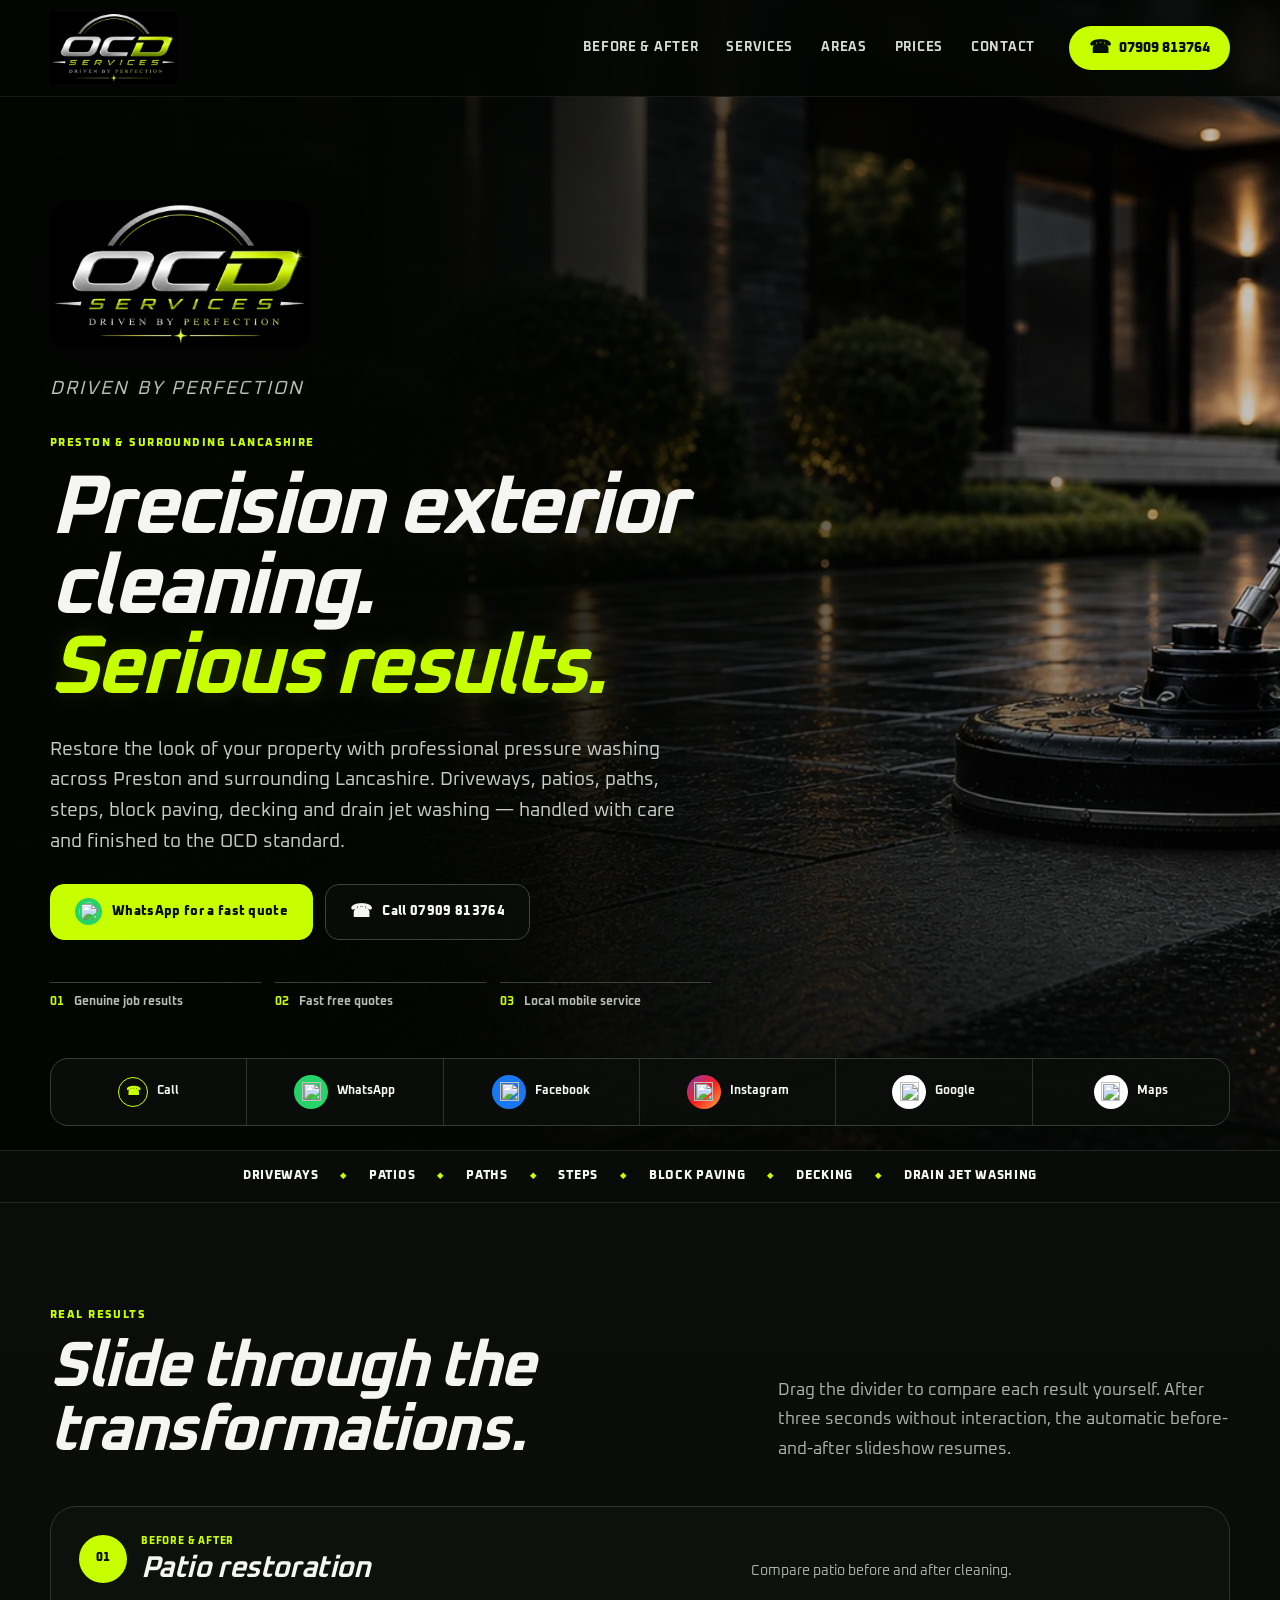
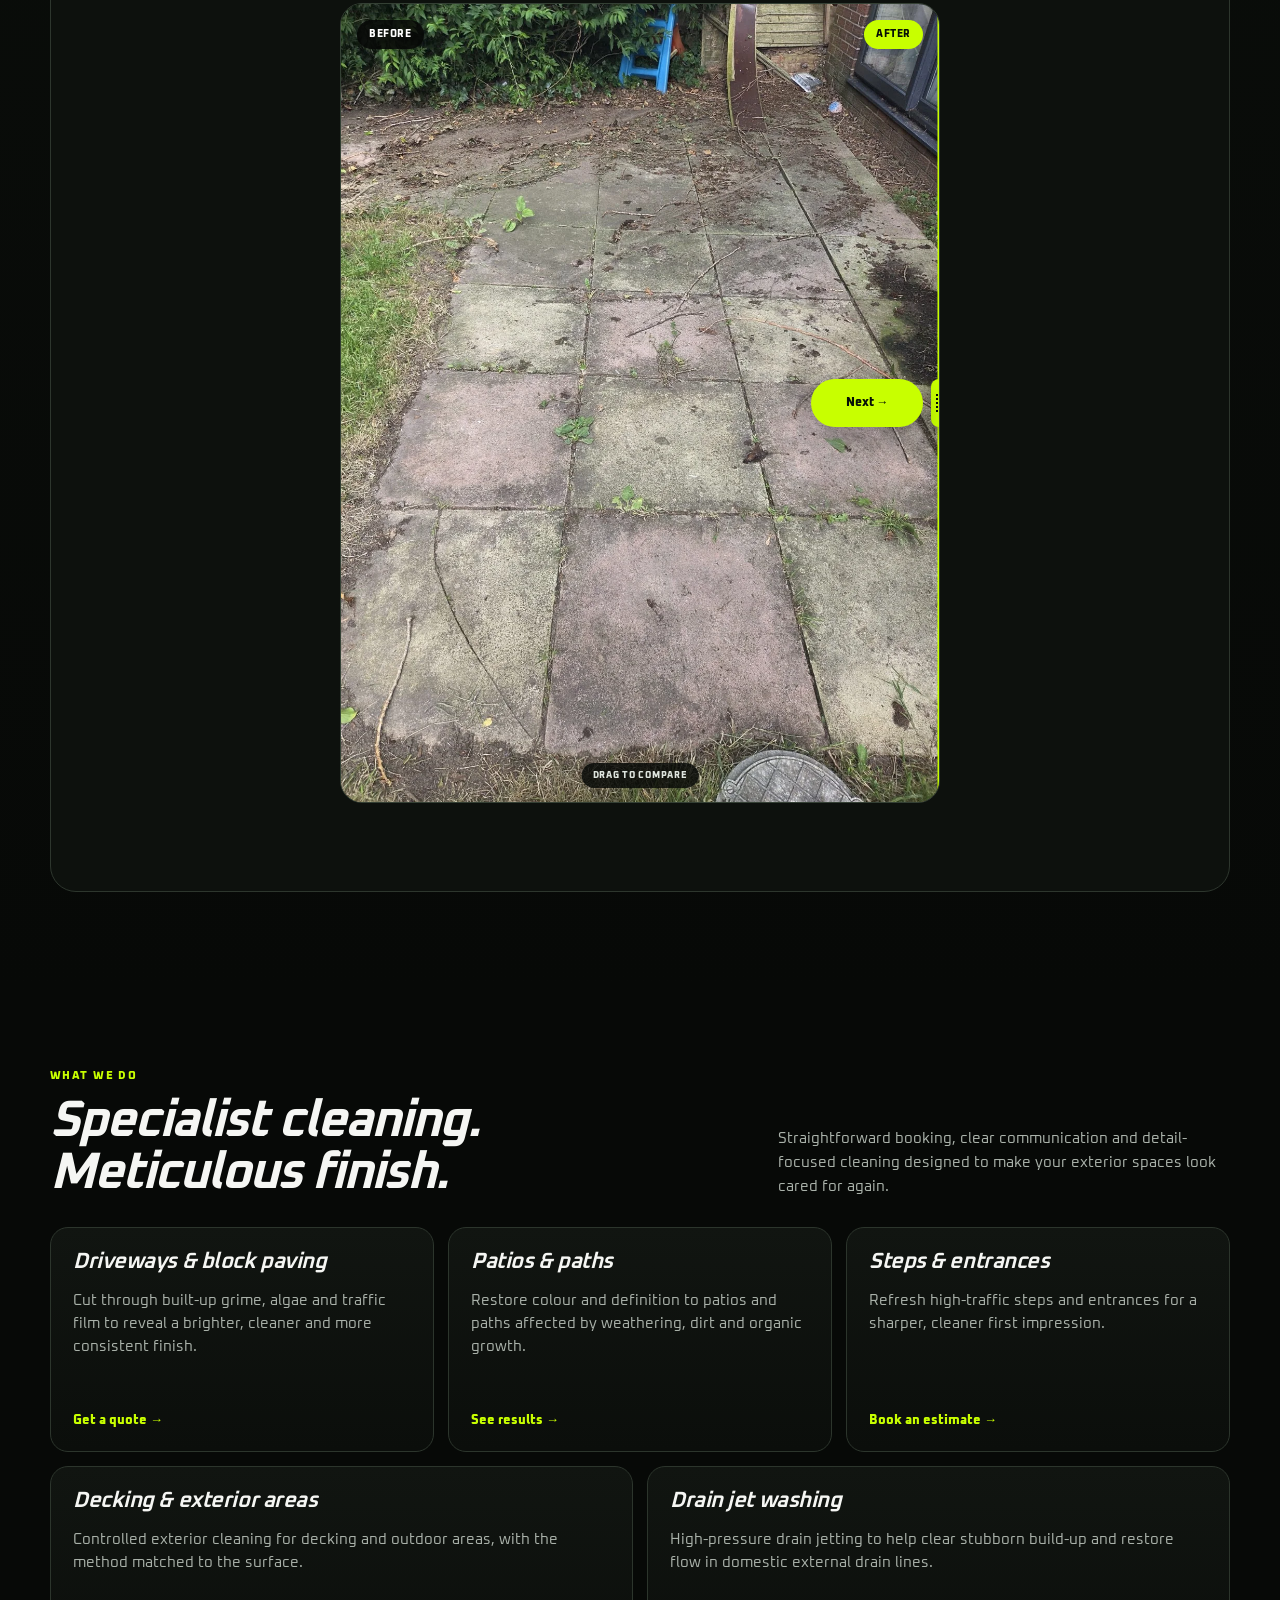
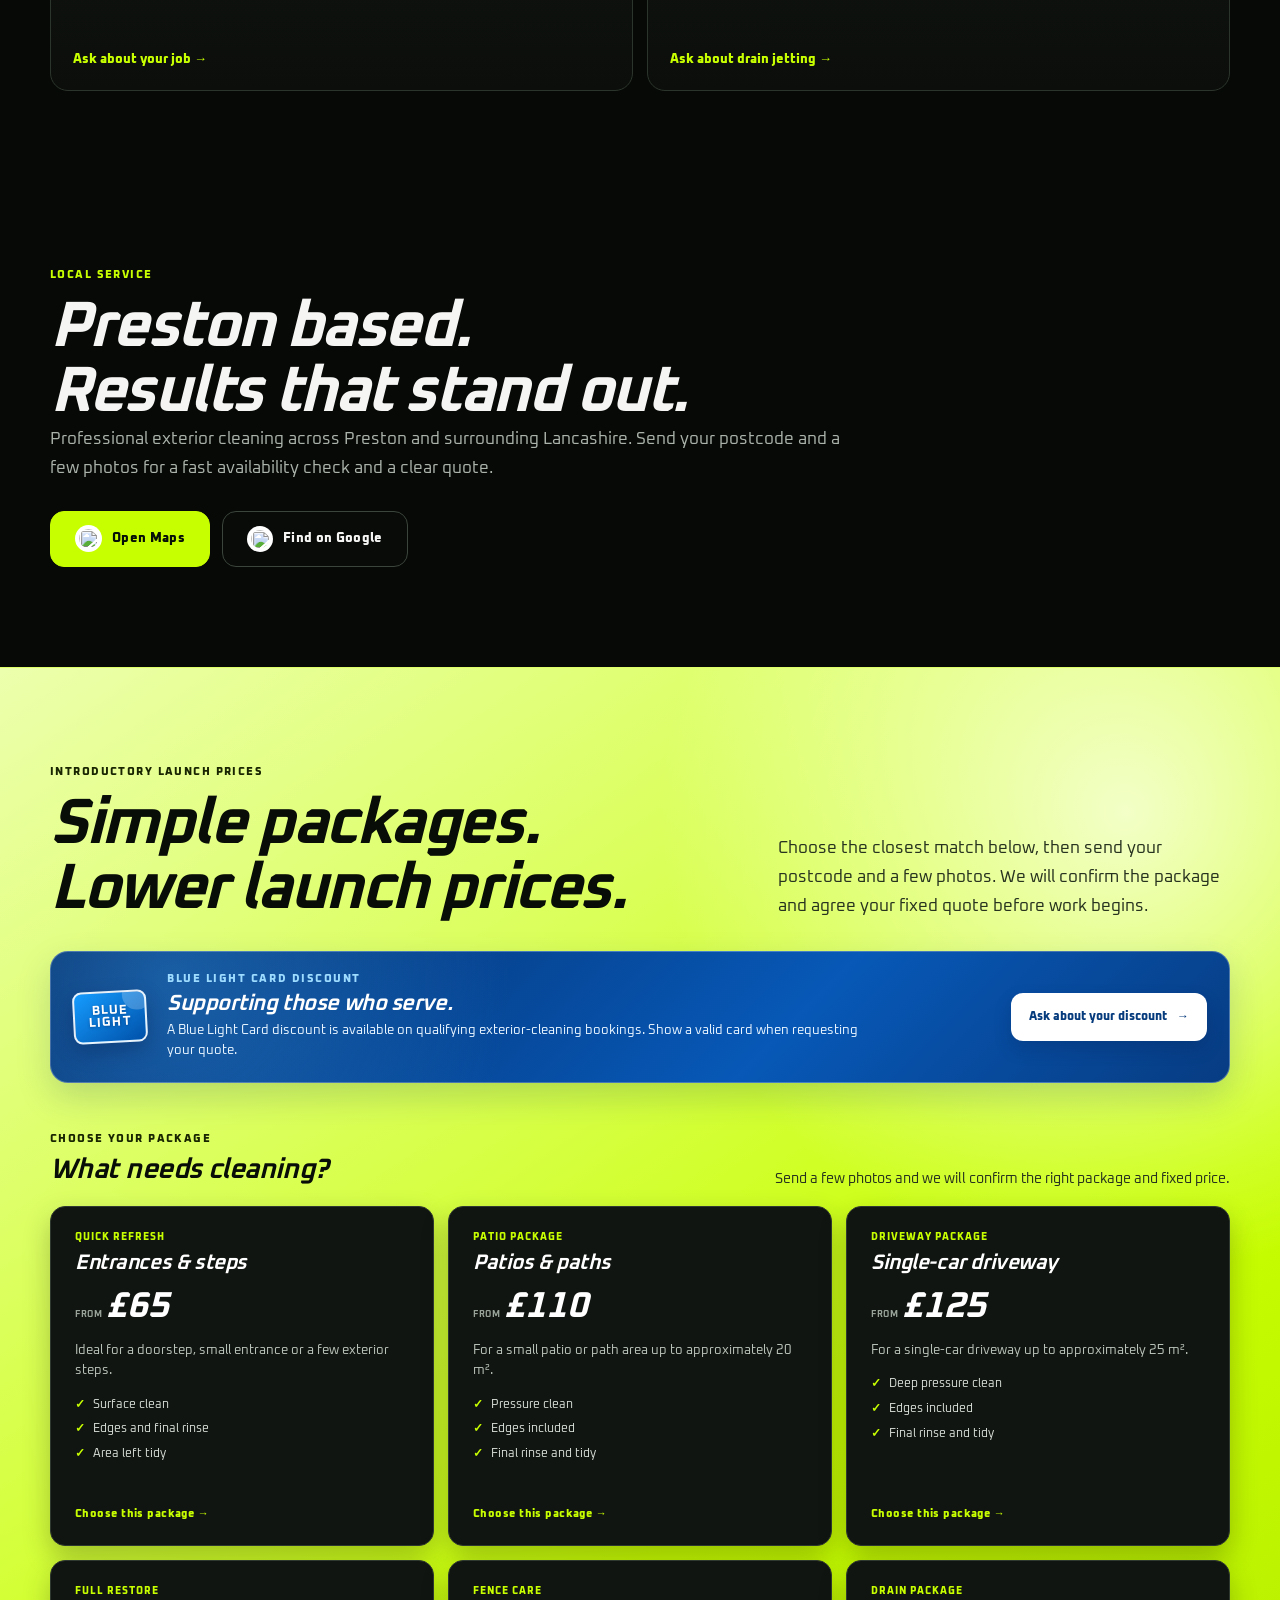
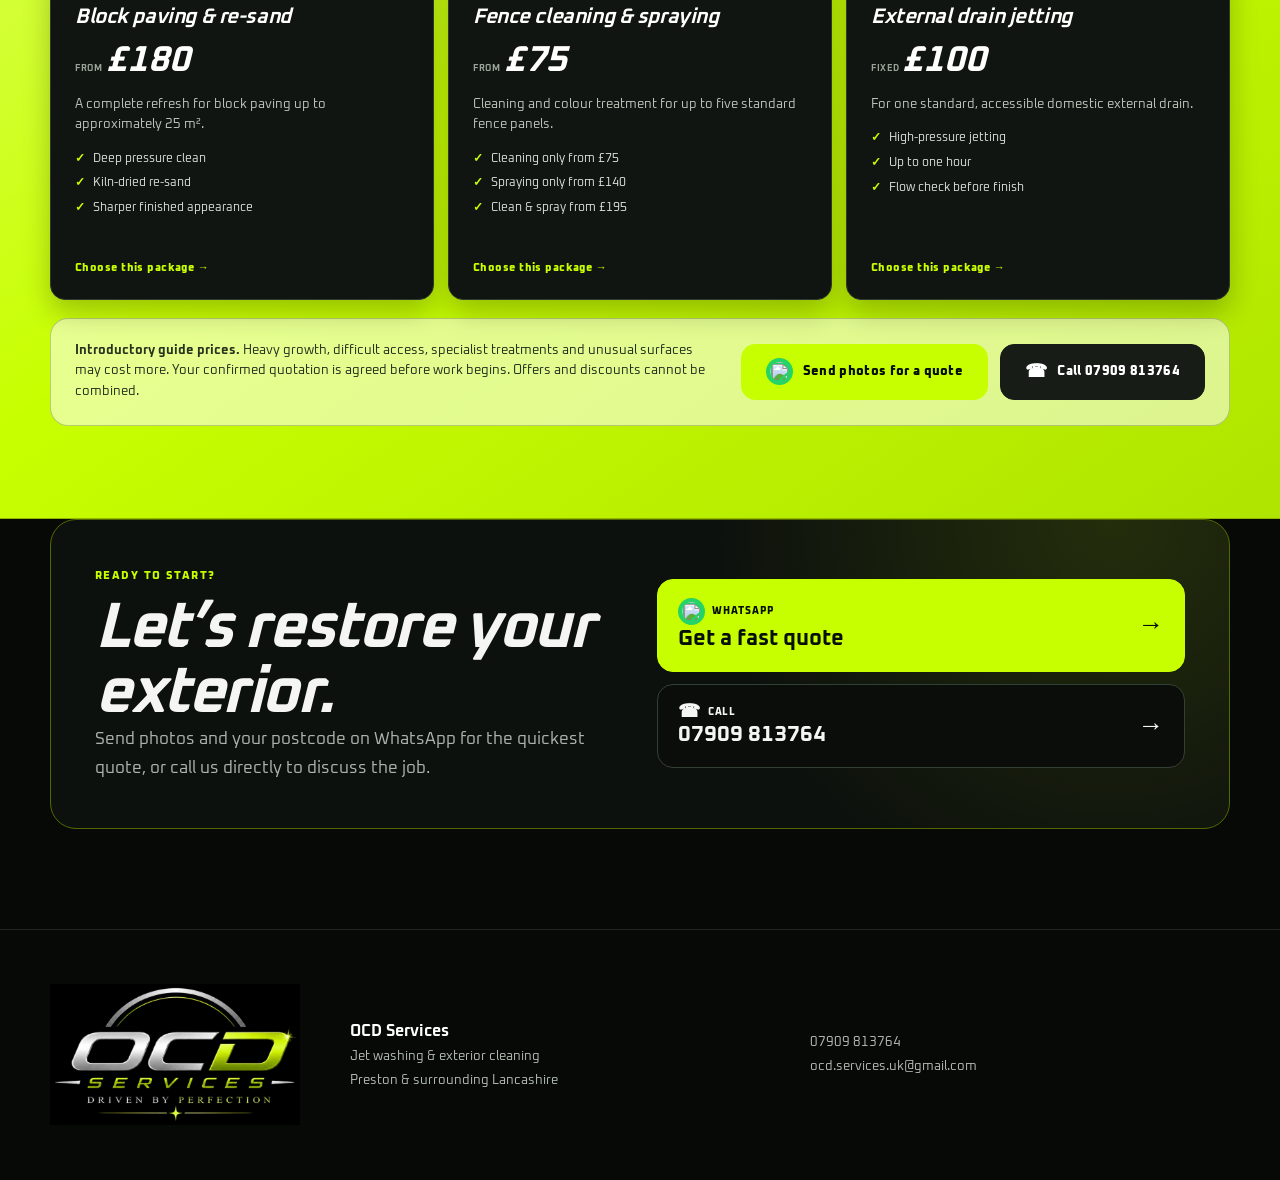
==== commit b95f9d32: "Refresh hero layout stylesheet" ====
--- a/index.html
+++ b/index.html
@@ -12,7 +12,7 @@
 <link rel="preconnect" href="https://fonts.gstatic.com" crossorigin/>
 <link href="https://fonts.googleapis.com/css2?family=Oxanium:wght@400;500;600;700;800&amp;display=swap" rel="stylesheet"/>
 <link rel="preload" as="image" href="assets/images/hero-pressure-washing-flipped.webp" fetchpriority="high"/>
-<link href="assets/styles-v31.css?v=20260722-launch4" rel="stylesheet"/>
+<link href="assets/styles-v31.css?v=20260722-launch5" rel="stylesheet"/>
 
 <link rel="canonical" href="https://ocdservicespreston.co.uk/">
 <link rel="icon" href="/favicon.ico" sizes="any">
--- a/assets/styles-v31.css
+++ b/assets/styles-v31.css
@@ -1439,29 +1439,33 @@
   }
 }
 
-/* Flipped pressure-washing hero: equipment left, live page copy right. */
+/* Pressure-washing hero: live page copy left, equipment right. */
 @media(min-width:901px){
   .hero-bg{
     opacity:.94;
     background-position:center;
+    transform:scaleX(-1);
   }
   .hero-shade{
     background:
-      linear-gradient(270deg,rgba(3,5,3,.99) 0%,rgba(3,5,3,.94) 36%,rgba(3,5,3,.60) 62%,rgba(3,5,3,.12) 100%),
+      linear-gradient(90deg,rgba(3,5,3,.99) 0%,rgba(3,5,3,.94) 36%,rgba(3,5,3,.60) 62%,rgba(3,5,3,.12) 100%),
       linear-gradient(0deg,rgba(3,5,3,.82) 0%,transparent 46%);
   }
   .hero-copy{
     width:min(690px,56%);
-    margin-left:auto;
+    margin-left:0;
+    margin-right:auto;
   }
 }
 
 @media(max-width:900px){
   .hero-bg{
     background-position:38% center;
+    transform:scaleX(-1);
   }
   .hero-copy{
     margin-left:0;
+    margin-right:auto;
   }
 }
 
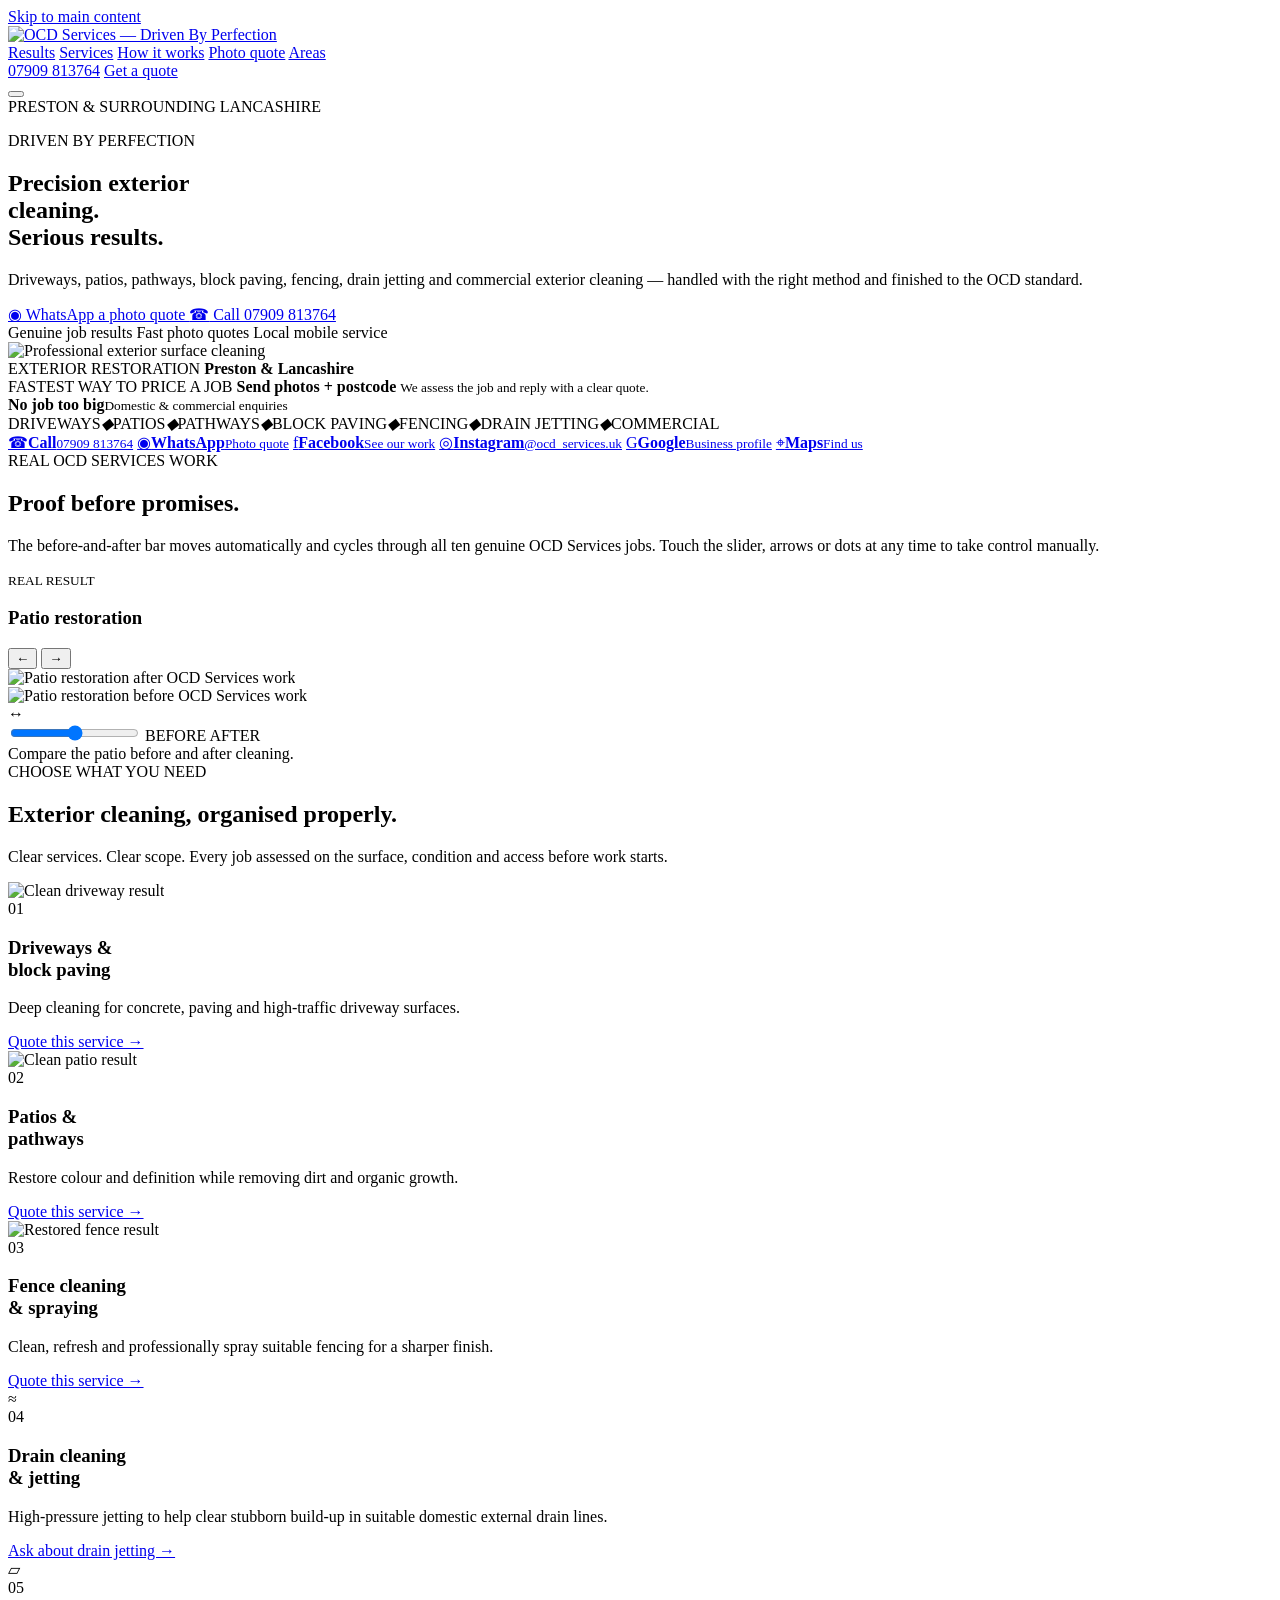
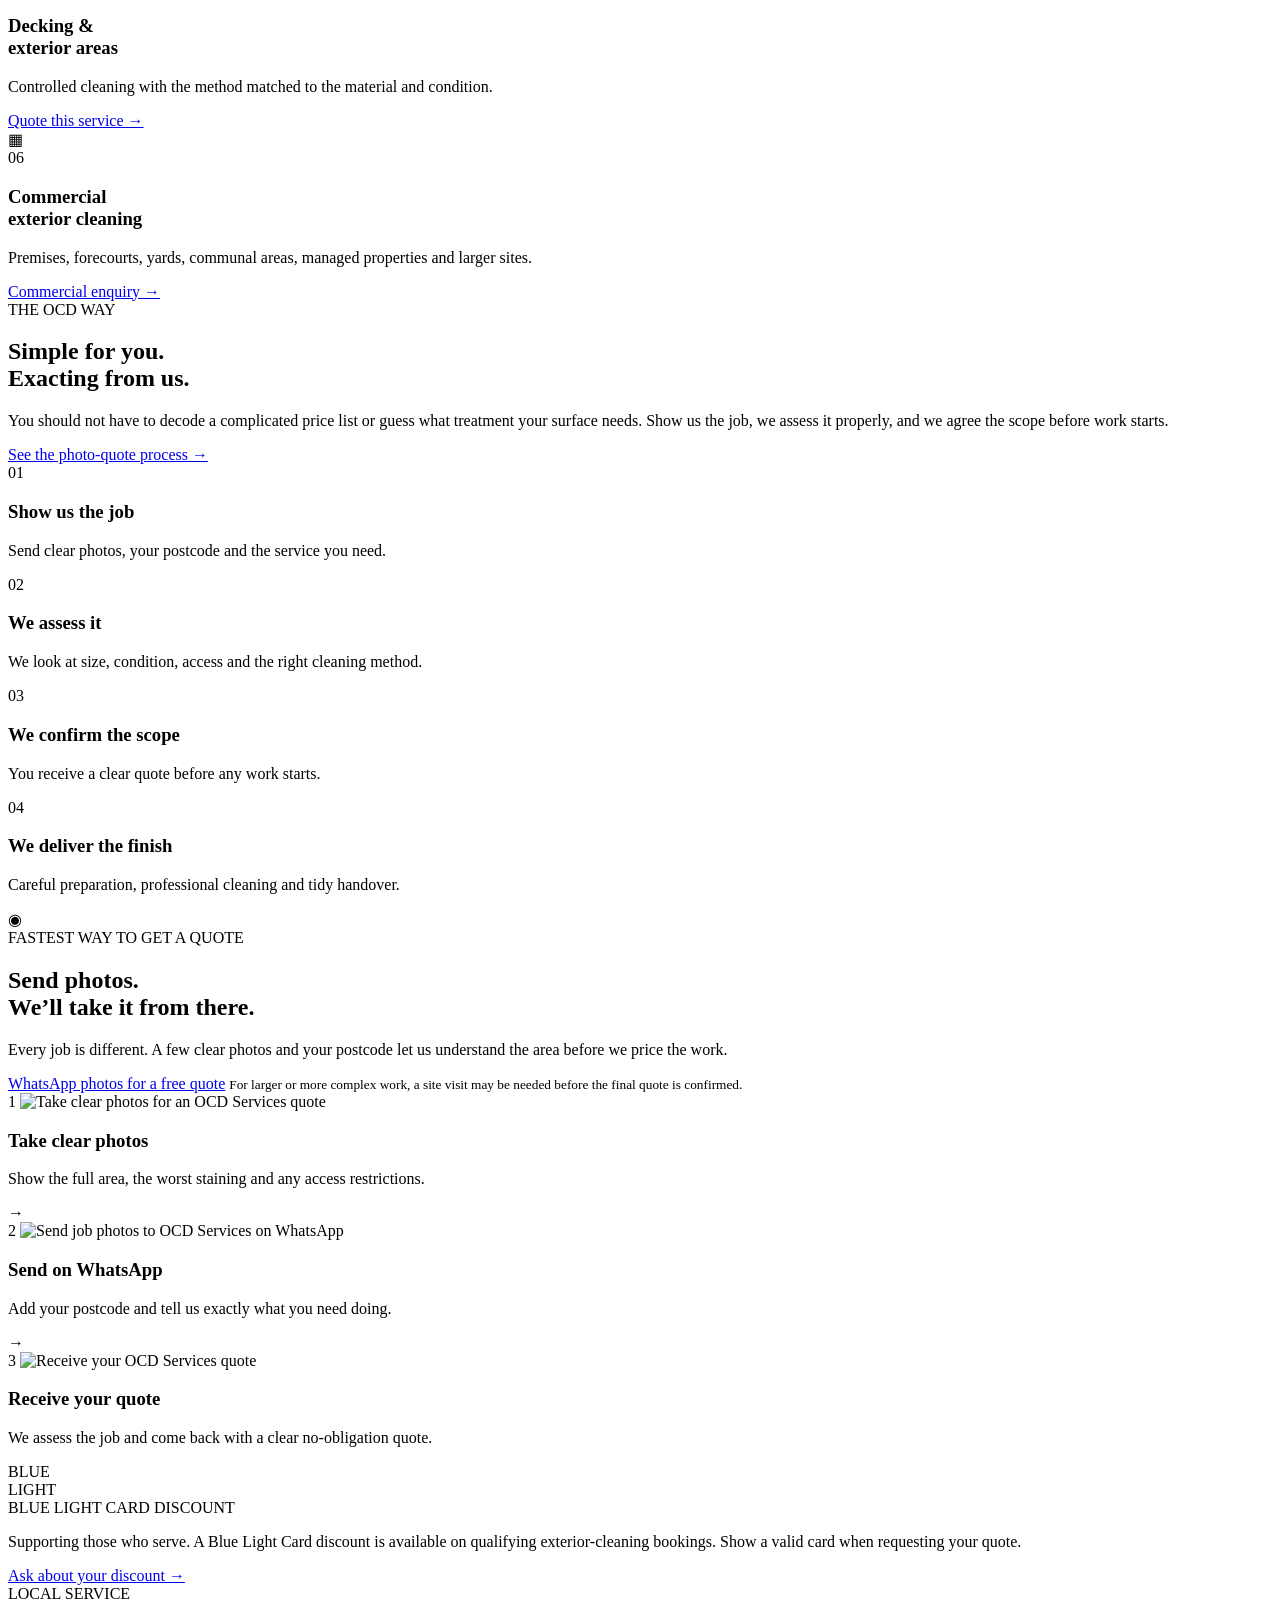
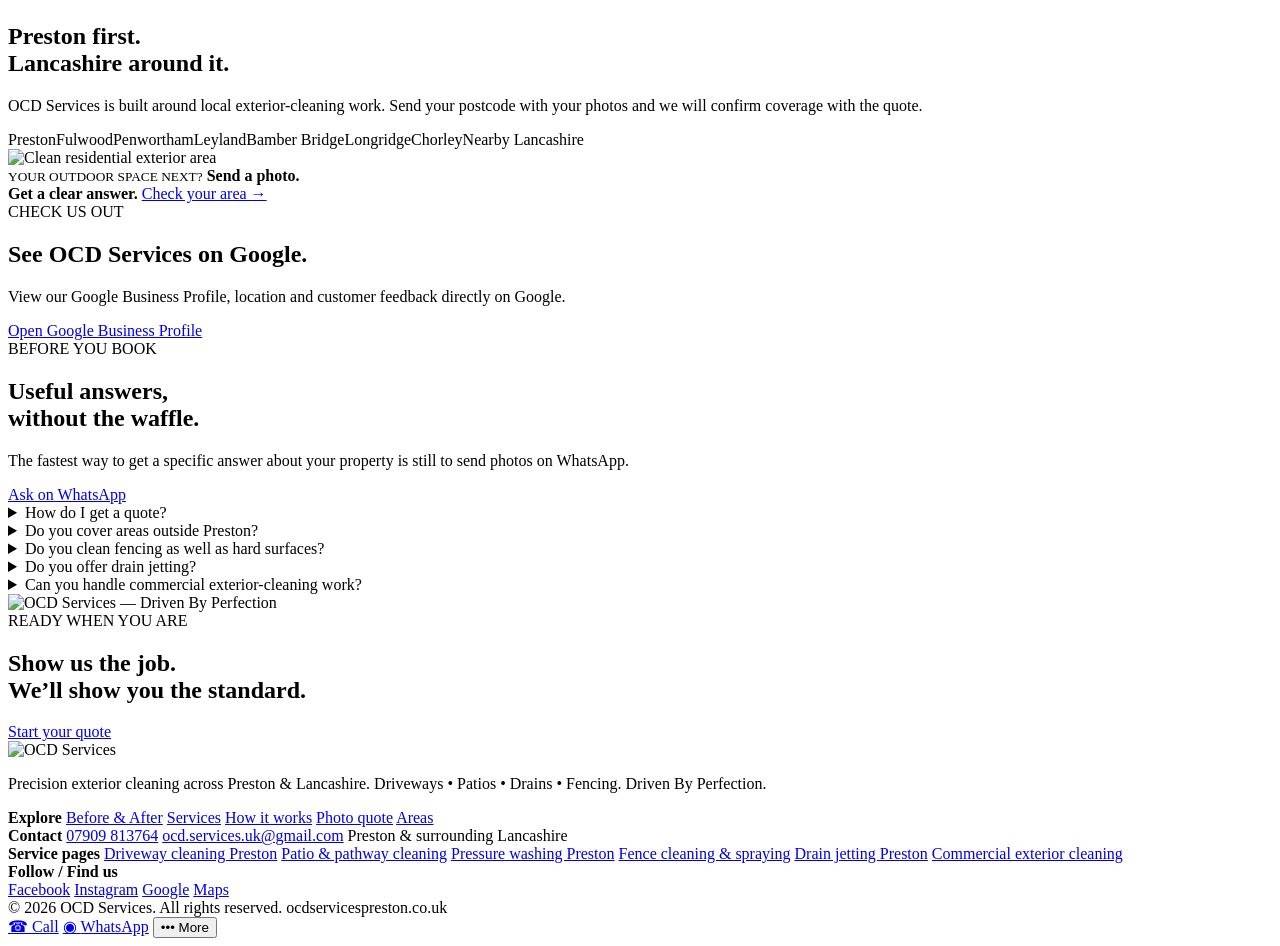
==== commit fafa0efe: "Deploy OCD Services v76 automatic results slideshow" ====
--- a/index.html
+++ b/index.html
@@ -1,670 +1,511 @@
-<!DOCTYPE html>
-
+<!doctype html>
 <html lang="en-GB">
 <head>
-<meta charset="utf-8"/>
-<meta content="width=device-width,initial-scale=1" name="viewport"/>
-<title>OCD Services | Jet Washing &amp; Exterior Cleaning Preston</title>
-<meta content="Pressure washing and exterior cleaning in Preston and Lancashire. Driveways, patios, paths, decking and drain jetting. Fast WhatsApp quotes." name="description"/>
-<meta content="index,follow,max-image-preview:large" name="robots"/>
-<meta content="#070907" name="theme-color"/>
-<link rel="preconnect" href="https://fonts.googleapis.com"/>
-<link rel="preconnect" href="https://fonts.gstatic.com" crossorigin/>
-<link href="https://fonts.googleapis.com/css2?family=Oxanium:wght@400;500;600;700;800&amp;display=swap" rel="stylesheet"/>
-<link rel="preload" as="image" href="assets/images/hero-pressure-washing-flipped.webp" fetchpriority="high"/>
-<link href="assets/styles-v31.css?v=20260722-launch5" rel="stylesheet"/>
-
-<link rel="canonical" href="https://ocdservicespreston.co.uk/">
-<link rel="icon" href="/favicon.ico" sizes="any">
-<link rel="icon" href="/favicon.png" type="image/png">
-<link rel="apple-touch-icon" href="/apple-touch-icon.png">
-<link rel="manifest" href="/site.webmanifest">
-
-<meta property="og:type" content="website">
-<meta property="og:locale" content="en_GB">
-<meta property="og:site_name" content="OCD Services">
-<meta property="og:title" content="OCD Services | Jet Washing & Exterior Cleaning Preston">
-<meta property="og:description" content="Professional pressure washing, exterior cleaning and drain jet washing across Preston and surrounding Lancashire. Fast quotes by WhatsApp or phone.">
-<meta property="og:url" content="https://ocdservicespreston.co.uk/">
-<meta property="og:image" content="https://ocdservicespreston.co.uk/assets/images/og-cover.jpg">
-<meta property="og:image:alt" content="OCD Services exterior cleaning in Preston">
-<meta property="og:image:width" content="1200">
-<meta property="og:image:height" content="630">
-
-<meta name="twitter:card" content="summary_large_image">
-<meta name="twitter:title" content="OCD Services | Jet Washing & Exterior Cleaning Preston">
-<meta name="twitter:description" content="Professional pressure washing, exterior cleaning and drain jet washing across Preston and surrounding Lancashire.">
-<meta name="twitter:image" content="https://ocdservicespreston.co.uk/assets/images/og-cover.jpg">
-<meta name="twitter:image:alt" content="OCD Services exterior cleaning in Preston">
-
-<script type="application/ld+json">
+  <meta charset="utf-8">
+  <meta name="viewport" content="width=device-width, initial-scale=1, viewport-fit=cover">
+  <title>Exterior Cleaning Preston | Driveways, Patios & Pressure Washing | OCD Services</title>
+  <meta name="description" content="Exterior cleaning in Preston and Lancashire. Driveways, patios, pathways, fencing, pressure washing and drain jetting with fast WhatsApp photo quotes.">
+  <meta name="theme-color" content="#070907">
+  <meta name="ocd-build" content="premium-v64-quote-photos-fixed-20260727">
+  <link rel="canonical" href="https://ocdservicespreston.co.uk/">
+  <link rel="preload" as="image" href="assets/images/hero-cleaner-v48.webp" fetchpriority="high">
+  <link rel="stylesheet" href="assets/styles-v60.css">
+  <link rel="icon" href="/favicon.ico" sizes="any">
+  <link rel="icon" href="/favicon.png" type="image/png">
+  <link rel="apple-touch-icon" href="/apple-touch-icon.png">
+  <link rel="manifest" href="/site.webmanifest">
+  <meta property="og:type" content="website">
+  <meta property="og:site_name" content="OCD Services">
+  <meta property="og:title" content="Exterior Cleaning Preston | OCD Services">
+  <meta property="og:description" content="Real exterior-cleaning results across Preston and surrounding Lancashire. Send photos on WhatsApp for a fast quote.">
+  <meta property="og:url" content="https://ocdservicespreston.co.uk/">
+  <meta property="og:image" content="https://ocdservicespreston.co.uk/assets/images/og-cover-v48.jpg">
+  <meta name="twitter:card" content="summary_large_image">
+  <meta name="twitter:image" content="https://ocdservicespreston.co.uk/assets/images/og-cover-v48.jpg">
+  <script type="application/ld+json">
 {
   "@context": "https://schema.org",
-  "@type": [
-    "LocalBusiness",
-    "HomeAndConstructionBusiness"
-  ],
-  "name": "OCD Services",
-  "description": "Professional pressure washing, exterior cleaning and drain jet washing across Preston and surrounding Lancashire.",
-  "url": "https://ocdservicespreston.co.uk/",
-  "telephone": "+447909813764",
-  "email": "ocd.services.uk@gmail.com",
-  "logo": "https://ocdservicespreston.co.uk/assets/images/master-logo-tight.png",
-  "image": "https://ocdservicespreston.co.uk/assets/images/og-cover.jpg",
-  "priceRange": "££",
-  "areaServed": [
+  "@graph": [
     {
-      "@type": "City",
-      "name": "Preston"
+      "@type": [
+        "LocalBusiness",
+        "HomeAndConstructionBusiness"
+      ],
+      "@id": "https://ocdservicespreston.co.uk/#business",
+      "name": "OCD Services",
+      "url": "https://ocdservicespreston.co.uk/",
+      "telephone": "+447909813764",
+      "email": "ocd.services.uk@gmail.com",
+      "logo": "https://ocdservicespreston.co.uk/assets/images/logo-v48.png",
+      "image": "https://ocdservicespreston.co.uk/assets/images/og-cover-v48.jpg",
+      "areaServed": [
+        {
+          "@type": "City",
+          "name": "Preston"
+        },
+        {
+          "@type": "AdministrativeArea",
+          "name": "Lancashire"
+        }
+      ],
+      "sameAs": [
+        "https://www.facebook.com/share/18S2Abybd5/",
+        "https://www.instagram.com/ocd_services.uk/",
+        "https://maps.app.goo.gl/NY2KmFACNz8CcMqZ7?g_st=ac"
+      ],
+      "serviceType": [
+        "Exterior cleaning",
+        "Pressure washing",
+        "Driveway cleaning",
+        "Patio cleaning",
+        "Pathway cleaning",
+        "Fence cleaning and spraying",
+        "Drain jetting",
+        "Commercial exterior cleaning"
+      ]
     },
     {
-      "@type": "AdministrativeArea",
-      "name": "Lancashire"
+      "@type": "WebSite",
+      "@id": "https://ocdservicespreston.co.uk/#website",
+      "url": "https://ocdservicespreston.co.uk/",
+      "name": "OCD Services",
+      "alternateName": "OCD Services Preston",
+      "publisher": {
+        "@id": "https://ocdservicespreston.co.uk/#business"
+      },
+      "inLanguage": "en-GB"
     }
-  ],
-  "sameAs": [
-    "https://www.instagram.com/ocd_services.uk/",
-    "https://www.facebook.com/share/18S2Abybd5/"
-  ],
-  "hasMap": "https://maps.app.goo.gl/NY2KmFACNz8CcMqZ7?g_st=ac",
-  "serviceType": [
-    "Pressure washing",
-    "Jet washing",
-    "Driveway cleaning",
-    "Patio cleaning",
-    "Path cleaning",
-    "Block paving cleaning",
-    "Decking cleaning",
-    "Exterior cleaning",
-    "Drain jet washing"
   ]
 }
-</script>
-
+  </script>
 </head>
 <body>
-<a class="skip-link" href="#main-content">Skip to main content</a>
-<header class="header">
-<div class="nav shell">
-<a aria-label="OCD Services home" class="logo-link" href="#home"><img alt="OCD Services — Driven By Perfection" src="assets/images/master-logo-tight.png" width="1440" height="815" decoding="async"/></a>
-<nav>
-<a href="#results">Before &amp; After</a>
-<a href="#services">Services</a>
-<a href="#areas">Areas</a>
-<a href="#prices">Prices</a>
-<a href="#contact">Contact</a>
-</nav>
-<button class="menu-toggle" type="button" data-site-menu-toggle aria-expanded="false" aria-controls="site-menu" aria-label="Open site menu"><span></span><span></span><span></span><b>Menu</b></button>
-<a class="top-call" data-link="active" href="tel:+447909813764"><span class="button-symbol" aria-hidden="true">☎</span>07909 813764</a>
-</div>
-</header>
-
-<div class="site-menu" id="site-menu" data-site-menu hidden>
-  <div class="site-menu-panel" role="dialog" aria-modal="true" aria-label="Site navigation">
-    <button class="site-menu-close" type="button" data-site-menu-close aria-label="Close site menu">×</button>
-    <img src="assets/images/master-logo-tight.png" alt="OCD Services" decoding="async">
-    <nav>
-      <a href="#home">Home</a>
-      <a href="#results">Before &amp; After</a>
-      <a href="#services">Services</a>
-      <a href="#areas">Areas</a>
-      <a href="#prices">Prices</a>
-      <a href="#contact">Contact</a>
-    </nav>
-    <a class="site-menu-quote button-with-icon" href="https://wa.me/447909813764?text=Hi%20OCD%20Services%2C%20I%27d%20like%20a%20quote" target="_blank" rel="noopener noreferrer"><img class="brand-icon brand-whatsapp" src="https://cdn.simpleicons.org/whatsapp/white" alt="" aria-hidden="true"/>WhatsApp for a quote</a>
-  </div>
-</div>
-
-<main id="main-content">
-<section class="hero" id="home">
-<div class="hero-bg"></div>
-<div class="hero-shade"></div>
-<div class="shell hero-content">
-<div class="hero-copy">
-<img class="hero-brand-logo" src="assets/images/master-logo-tight.png" alt="OCD Services — Driven By Perfection" width="1440" height="815" decoding="async" fetchpriority="high"/>
-<p class="brand-slogan">Driven by perfection</p>
-<span class="kicker">PRESTON &amp; SURROUNDING LANCASHIRE</span>
-<h1>Precision exterior cleaning.<br/><span>Serious results.</span></h1>
-<p>Restore the look of your property with professional pressure washing across Preston and surrounding Lancashire. Driveways, patios, paths, steps, block paving, decking and drain jet washing — handled with care and finished to the OCD standard.</p>
-<div class="hero-actions">
-<a class="btn lime" data-link="active" href="https://wa.me/447909813764?text=Hi%20OCD%20Services%2C%20I%27d%20like%20a%20free%20quote" rel="noopener noreferrer" target="_blank"><img class="brand-icon brand-whatsapp" src="https://cdn.simpleicons.org/whatsapp/white" alt="" aria-hidden="true"/>WhatsApp for a fast quote</a>
-<a class="btn outline" data-link="active" href="tel:+447909813764"><span class="button-symbol" aria-hidden="true">☎</span>Call 07909 813764</a>
-</div>
-<div class="trust">
-<div><b>01</b><span>Genuine job results</span></div>
-<div><b>02</b><span>Fast free quotes</span></div>
-<div><b>03</b><span>Local mobile service</span></div>
-</div>
-</div>
-</div>
-<div class="social-bar shell">
-<a data-link="active" href="tel:+447909813764"><span aria-hidden="true">☎</span><b>Call</b></a>
-<a data-link="active" href="https://wa.me/447909813764?text=Hi%20OCD%20Services%2C%20I%27d%20like%20a%20quote" rel="noopener noreferrer" target="_blank"><span class="social-badge brand-whatsapp" aria-hidden="true"><img src="https://cdn.simpleicons.org/whatsapp/white" alt=""/></span><b>WhatsApp</b></a>
-<a data-link="active" href="https://www.facebook.com/share/18S2Abybd5/" rel="noopener noreferrer" target="_blank"><span class="social-badge brand-facebook" aria-hidden="true"><img src="https://cdn.simpleicons.org/facebook/white" alt=""/></span><b>Facebook</b></a>
-<a data-link="active" href="https://www.instagram.com/ocd_services.uk/" rel="noopener noreferrer" target="_blank"><span class="social-badge brand-instagram" aria-hidden="true"><img src="https://cdn.simpleicons.org/instagram/white" alt=""/></span><b>Instagram</b></a>
-<a data-link="active" href="https://maps.app.goo.gl/NY2KmFACNz8CcMqZ7?g_st=ac" rel="noopener noreferrer" target="_blank"><span class="social-badge brand-google" aria-hidden="true"><img src="https://cdn.simpleicons.org/google" alt=""/></span><b>Google</b></a>
-<a data-link="active" href="https://maps.app.goo.gl/NY2KmFACNz8CcMqZ7?g_st=ac" rel="noopener noreferrer" target="_blank"><span class="social-badge brand-googlemaps" aria-hidden="true"><img src="https://cdn.simpleicons.org/googlemaps" alt=""/></span><b>Maps</b></a>
-</div>
-</section>
-<section class="marquee">
-<span>DRIVEWAYS</span><i>◆</i><span>PATIOS</span><i>◆</i><span>PATHS</span><i>◆</i><span>STEPS</span><i>◆</i><span>BLOCK PAVING</span><i>◆</i><span>DECKING</span><i>◆</i><span>DRAIN JET WASHING</span>
-</section>
-<section class="section shell" id="services">
-<div class="section-head">
-<div><span class="kicker">WHAT WE DO</span><h2>Specialist cleaning.<br/>Meticulous finish.</h2></div>
-<p>Straightforward booking, clear communication and detail-focused cleaning designed to make your exterior spaces look cared for again.</p>
-</div>
-<div class="cards">
-<article><h3>Driveways &amp; block paving</h3><p>Cut through built-up grime, algae and traffic film to reveal a brighter, cleaner and more consistent finish.</p><a href="#contact">Get a quote →</a></article>
-<article><h3>Patios &amp; paths</h3><p>Restore colour and definition to patios and paths affected by weathering, dirt and organic growth.</p><a href="#results">See results →</a></article>
-<article><h3>Steps &amp; entrances</h3><p>Refresh high-traffic steps and entrances for a sharper, cleaner first impression.</p><a href="#contact">Book an estimate →</a></article>
-<article><h3>Decking &amp; exterior areas</h3><p>Controlled exterior cleaning for decking and outdoor areas, with the method matched to the surface.</p><a href="#contact">Ask about your job →</a></article>
-<article><h3>Drain jet washing</h3><p>High-pressure drain jetting to help clear stubborn build-up and restore flow in domestic external drain lines.</p><a href="#contact">Ask about drain jetting →</a></article>
-
-</div>
-</section>
-
-<section class="pricing" id="prices">
-  <div class="shell">
-    <div class="section-head pricing-head">
-      <div>
-        <span class="kicker">INTRODUCTORY LAUNCH PRICES</span>
-        <h2>Simple packages.<br/>Lower launch prices.</h2>
-      </div>
-      <p>Choose the closest match below, then send your postcode and a few photos. We will confirm the package and agree your fixed quote before work begins.</p>
+  <a class="skip-link" href="#main-content">Skip to main content</a>
+
+  <div class="site-orbit orbit-one" aria-hidden="true"></div>
+  <div class="site-orbit orbit-two" aria-hidden="true"></div>
+
+  <header class="header" data-header>
+    <div class="nav shell">
+      <a class="logo-link" href="#home" aria-label="OCD Services home">
+        <img src="assets/images/logo-v48.png" alt="OCD Services — Driven By Perfection">
+      </a>
+
+      <nav class="desktop-nav" aria-label="Primary navigation">
+        <a href="#results">Results</a>
+        <a href="#services">Services</a>
+        <a href="#process">How it works</a>
+        <a href="#quote">Photo quote</a>
+        <a href="#areas">Areas</a>
+      </nav>
+
+      <div class="header-actions">
+        <a class="header-call" href="tel:+447909813764" aria-label="Call OCD Services">07909 813764</a>
+        <a class="header-quote" href="https://wa.me/447909813764?text=Hi%20OCD%20Services%2C%20I%27d%20like%20a%20free%20quote.%20I%20can%20send%20photos%20and%20my%20postcode." target="_blank" rel="noopener noreferrer">Get a quote</a>
+      </div>
+
+      <button class="menu-toggle" type="button" data-menu-open aria-controls="mobile-menu" aria-expanded="false" aria-label="Open menu">
+        <span></span><span></span><span></span>
+      </button>
     </div>
-
-    <aside class="blue-light-offer" aria-label="Blue Light Card discount">
-      <div class="blue-light-mark" aria-hidden="true">
-        <span></span>
-        <b>BLUE<br/>LIGHT</b>
-      </div>
-      <div class="blue-light-copy">
-        <small>BLUE LIGHT CARD DISCOUNT</small>
-        <h3>Supporting those who serve.</h3>
-        <p>A Blue Light Card discount is available on qualifying exterior-cleaning bookings. Show a valid card when requesting your quote.</p>
-      </div>
-      <a class="blue-light-cta" data-link="active" href="https://wa.me/447909813764?text=Hi%20OCD%20Services%2C%20I%20have%20a%20Blue%20Light%20Card%20and%20would%20like%20a%20quote" target="_blank" rel="noopener noreferrer">Ask about your discount <span aria-hidden="true">→</span></a>
-    </aside>
-
-    <div class="pricing-subhead">
-      <div><span class="kicker">CHOOSE YOUR PACKAGE</span><h3>What needs cleaning?</h3></div>
-      <p>Send a few photos and we will confirm the right package and fixed price.</p>
-    </div>
-
-    <div class="package-grid package-grid-simple">
-      <article>
-        <small>QUICK REFRESH</small>
-        <h3>Entrances &amp; steps</h3>
-        <strong>£65</strong>
-        <p>Ideal for a doorstep, small entrance or a few exterior steps.</p>
-        <ul><li>Surface clean</li><li>Edges and final rinse</li><li>Area left tidy</li></ul>
-        <a href="#contact">Choose this package →</a>
-      </article>
-      <article>
-        <small>PATIO PACKAGE</small>
-        <h3>Patios &amp; paths</h3>
-        <strong>£110</strong>
-        <p>For a small patio or path area up to approximately 20 m².</p>
-        <ul><li>Pressure clean</li><li>Edges included</li><li>Final rinse and tidy</li></ul>
-        <a href="#contact">Choose this package →</a>
-      </article>
-      <article>
-        <small>DRIVEWAY PACKAGE</small>
-        <h3>Single-car driveway</h3>
-        <strong>£125</strong>
-        <p>For a single-car driveway up to approximately 25 m².</p>
-        <ul><li>Deep pressure clean</li><li>Edges included</li><li>Final rinse and tidy</li></ul>
-        <a href="#contact">Choose this package →</a>
-      </article>
-      <article>
-        <small>FULL RESTORE</small>
-        <h3>Block paving &amp; re-sand</h3>
-        <strong>£180</strong>
-        <p>A complete refresh for block paving up to approximately 25 m².</p>
-        <ul><li>Deep pressure clean</li><li>Kiln-dried re-sand</li><li>Sharper finished appearance</li></ul>
-        <a href="#contact">Choose this package →</a>
-      </article>
-      <article>
-        <small>FENCE CARE</small>
-        <h3>Fence cleaning &amp; spraying</h3>
-        <strong>£75</strong>
-        <p>Cleaning and colour treatment for up to five standard fence panels.</p>
-        <ul><li>Cleaning only from £75</li><li>Spraying only from £140</li><li>Clean &amp; spray from £195</li></ul>
-        <a href="#contact">Choose this package →</a>
-      </article>
-      <article>
-        <small>DRAIN PACKAGE</small>
-        <h3>External drain jetting</h3>
-        <strong class="price-fixed">£100</strong>
-        <p>For one standard, accessible domestic external drain.</p>
-        <ul><li>High-pressure jetting</li><li>Up to one hour</li><li>Flow check before finish</li></ul>
-        <a href="#contact">Choose this package →</a>
-      </article>
-    </div>
-
-    <div class="pricing-footer">
-      <p><b>Introductory guide prices.</b> Heavy growth, difficult access, specialist treatments and unusual surfaces may cost more. Your confirmed quotation is agreed before work begins. Offers and discounts cannot be combined.</p>
-      <div class="hero-actions">
-        <a class="btn lime" data-link="active" href="https://wa.me/447909813764?text=Hi%20OCD%20Services%2C%20I%27d%20like%20a%20fixed%20quote" rel="noopener noreferrer" target="_blank"><img class="brand-icon brand-whatsapp" src="https://cdn.simpleicons.org/whatsapp/white" alt="" aria-hidden="true"/>Send photos for a quote</a>
-        <a class="btn price-call" data-link="active" href="tel:+447909813764"><span class="button-symbol" aria-hidden="true">☎</span>Call 07909 813764</a>
-      </div>
+  </header>
+
+  <div class="mobile-menu" id="mobile-menu" data-mobile-menu hidden>
+    <div class="mobile-menu-panel">
+      <button class="mobile-menu-close" type="button" data-menu-close aria-label="Close menu">×</button>
+      <img src="assets/images/logo-v48.png" alt="OCD Services">
+      <nav>
+        <a href="#home">Home</a>
+        <a href="#results">Before &amp; After</a>
+        <a href="#services">Services</a>
+        <a href="#process">How it works</a>
+        <a href="#quote">WhatsApp quote</a>
+        <a href="#areas">Areas we cover</a>
+        <a href="#faq">Questions</a>
+      </nav>
+      <a class="mobile-menu-quote" href="https://wa.me/447909813764?text=Hi%20OCD%20Services%2C%20I%27d%20like%20a%20free%20quote." target="_blank" rel="noopener noreferrer">WhatsApp for a quote</a>
     </div>
   </div>
-</section>
-
-<section class="results ba-results" id="results">
-  <div class="shell">
-    <div class="section-head">
-      <div>
-        <span class="kicker">REAL RESULTS</span>
-        <h2>Slide through the transformations.</h2>
-      </div>
-      <p>Drag the divider to compare each result yourself. After three seconds without interaction, the automatic before-and-after slideshow resumes.</p>
+
+  <main id="main-content">
+    <!-- HERO -->
+    <section class="hero" id="home">
+      <div class="hero-grid shell">
+        <div class="hero-copy">
+          <div class="eyebrow"><span class="pulse"></span> PRESTON &amp; SURROUNDING LANCASHIRE</div>
+          <p class="hero-brandline">DRIVEN BY PERFECTION</p>
+          <h1>Precision exterior<br>cleaning.<br><span>Serious results.</span></h1>
+          <p class="hero-lead">Driveways, patios, pathways, block paving, fencing, drain jetting and commercial exterior cleaning — handled with the right method and finished to the OCD standard.</p>
+
+          <div class="hero-actions">
+            <a class="btn btn-lime" href="https://wa.me/447909813764?text=Hi%20OCD%20Services%2C%20I%27d%20like%20a%20free%20quote.%20My%20postcode%20is%3A%20____.%20I%20will%20attach%20photos%20now." target="_blank" rel="noopener noreferrer">
+              <span class="btn-icon">◉</span> WhatsApp a photo quote
+            </a>
+            <a class="btn btn-dark" href="tel:+447909813764"><span class="btn-icon">☎</span> Call 07909 813764</a>
+          </div>
+
+          <div class="proof-pills" aria-label="Why choose OCD Services">
+            <span>Genuine job results</span>
+            <span>Fast photo quotes</span>
+            <span>Local mobile service</span>
+          </div>
+        </div>
+
+        <div class="hero-visual" aria-label="OCD Services exterior cleaning">
+          <div class="hero-frame">
+            <img src="assets/images/hero-cleaner-v48.webp" alt="Professional exterior surface cleaning" fetchpriority="high">
+            <div class="hero-image-shade"></div>
+            <div class="hero-frame-label">
+              <span>EXTERIOR RESTORATION</span>
+              <b>Preston &amp; Lancashire</b>
+            </div>
+          </div>
+
+          <div class="float-card float-card-top">
+            <span class="float-kicker">FASTEST WAY TO PRICE A JOB</span>
+            <strong>Send photos + postcode</strong>
+            <small>We assess the job and reply with a clear quote.</small>
+          </div>
+
+          <div class="float-card float-card-bottom">
+            <span class="mini-dot"></span>
+            <div><strong>No job too big</strong><small>Domestic &amp; commercial enquiries</small></div>
+          </div>
+        </div>
+      </div>
+
+      <div class="hero-service-rail">
+        <div class="rail-track">
+          <span>DRIVEWAYS</span><i>◆</i><span>PATIOS</span><i>◆</i><span>PATHWAYS</span><i>◆</i><span>BLOCK PAVING</span><i>◆</i><span>FENCING</span><i>◆</i><span>DRAIN JETTING</span><i>◆</i><span>COMMERCIAL</span>
+        </div>
+      </div>
+    </section>
+
+    <!-- SOCIAL / CONTACT BAR -->
+    <section class="social-action-bar" aria-label="OCD Services contact and social media">
+      <div class="shell social-action-grid">
+        <a class="social-action call" href="tel:+447909813764"><span class="social-icon">☎</span><span><b>Call</b><small>07909 813764</small></span></a>
+        <a class="social-action whatsapp" href="https://wa.me/447909813764?text=Hi%20OCD%20Services%2C%20I%27d%20like%20a%20free%20quote." target="_blank" rel="noopener noreferrer"><span class="social-icon">◉</span><span><b>WhatsApp</b><small>Photo quote</small></span></a>
+        <a class="social-action facebook" href="https://www.facebook.com/share/18S2Abybd5/" target="_blank" rel="noopener noreferrer"><span class="social-icon">f</span><span><b>Facebook</b><small>See our work</small></span></a>
+        <a class="social-action instagram" href="https://www.instagram.com/ocd_services.uk/" target="_blank" rel="noopener noreferrer"><span class="social-icon">◎</span><span><b>Instagram</b><small>@ocd_services.uk</small></span></a>
+        <a class="social-action google" href="https://maps.app.goo.gl/NY2KmFACNz8CcMqZ7?g_st=ac" target="_blank" rel="noopener noreferrer"><span class="social-icon">G</span><span><b>Google</b><small>Business profile</small></span></a>
+        <a class="social-action maps" href="https://maps.app.goo.gl/NY2KmFACNz8CcMqZ7?g_st=ac" target="_blank" rel="noopener noreferrer"><span class="social-icon">⌖</span><span><b>Maps</b><small>Find us</small></span></a>
+      </div>
+    </section>
+
+    <!-- RESULTS -->
+    <section class="results section-pad" id="results">
+      <div class="shell">
+        <div class="section-heading split-heading">
+          <div>
+            <span class="kicker">REAL OCD SERVICES WORK</span>
+            <h2>Proof before promises.</h2>
+          </div>
+          <p>The before-and-after bar moves automatically and cycles through all ten genuine OCD Services jobs. Touch the slider, arrows or dots at any time to take control manually.</p>
+        </div>
+
+        <div class="results-layout">
+<div class="ba-shell" data-ba-carousel data-results-total="10">
+            <div class="ba-topline">
+              <div class="ba-result-title"><div><small>REAL RESULT</small><h3 data-ba-title>Patio restoration</h3></div></div>
+              <div class="ba-controls">
+                <button type="button" data-ba-prev aria-label="Previous result">←</button>
+<button type="button" data-ba-next aria-label="Next result">→</button>
+              </div>
+            </div>
+
+            <div class="ba-stage" data-ba-stage>
+              <img class="ba-after" data-ba-after src="assets/images/after-main-v48.webp" alt="Patio restoration after OCD Services work">
+              <div class="ba-before-mask" data-ba-mask>
+                <img class="ba-before" data-ba-before src="assets/images/before-main-user-v48.webp" alt="Patio restoration before OCD Services work">
+              </div>
+              <div class="ba-divider" data-ba-divider aria-hidden="true"><span>↔</span></div>
+              <input class="ba-range-control" data-ba-range type="range" min="0" max="100" value="50" aria-label="Compare before and after result">
+              <span class="ba-label before">BEFORE</span>
+              <span class="ba-label after">AFTER</span>
+            </div>
+
+            <div class="ba-bottom">
+              <span data-ba-caption>Compare the patio before and after cleaning.</span>
+              <div class="result-dots" data-result-dots aria-label="Choose result"></div>
+            </div>
+          </div>
+        </div>
+      </div>
+    </section>
+
+    <!-- SERVICES -->
+    <section class="services section-pad" id="services">
+      <div class="shell">
+        <div class="section-heading">
+          <span class="kicker">CHOOSE WHAT YOU NEED</span>
+          <h2>Exterior cleaning, organised properly.</h2>
+          <p>Clear services. Clear scope. Every job assessed on the surface, condition and access before work starts.</p>
+        </div>
+
+        <div class="service-grid">
+          <article class="service-card service-card-image">
+            <img src="assets/images/after-driveway-v48.webp" alt="Clean driveway result">
+            <div class="service-shade"></div>
+            <div class="service-content"><span>01</span><h3>Driveways &amp;<br>block paving</h3><p>Deep cleaning for concrete, paving and high-traffic driveway surfaces.</p><a href="https://wa.me/447909813764?text=Hi%20OCD%20Services%2C%20I%27d%20like%20a%20driveway%20or%20block%20paving%20quote.%20I%20will%20send%20photos%20and%20my%20postcode." target="_blank" rel="noopener noreferrer">Quote this service →</a></div>
+          </article>
+
+          <article class="service-card service-card-image">
+            <img src="assets/images/after-main-v48.webp" alt="Clean patio result">
+            <div class="service-shade"></div>
+            <div class="service-content"><span>02</span><h3>Patios &amp;<br>pathways</h3><p>Restore colour and definition while removing dirt and organic growth.</p><a href="https://wa.me/447909813764?text=Hi%20OCD%20Services%2C%20I%27d%20like%20a%20patio%20or%20pathway%20quote.%20I%20will%20send%20photos%20and%20my%20postcode." target="_blank" rel="noopener noreferrer">Quote this service →</a></div>
+          </article>
+
+          <article class="service-card service-card-image">
+            <img src="assets/images/after-fence-v48.webp" alt="Restored fence result">
+            <div class="service-shade"></div>
+            <div class="service-content"><span>03</span><h3>Fence cleaning<br>&amp; spraying</h3><p>Clean, refresh and professionally spray suitable fencing for a sharper finish.</p><a href="https://wa.me/447909813764?text=Hi%20OCD%20Services%2C%20I%27d%20like%20a%20fence%20cleaning%20or%20spraying%20quote.%20I%20will%20send%20photos%20and%20my%20postcode." target="_blank" rel="noopener noreferrer">Quote this service →</a></div>
+          </article>
+
+          <article class="service-card service-card-dark">
+            <div class="service-symbol">≈</div>
+            <div class="service-content"><span>04</span><h3>Drain cleaning<br>&amp; jetting</h3><p>High-pressure jetting to help clear stubborn build-up in suitable domestic external drain lines.</p><a href="https://wa.me/447909813764?text=Hi%20OCD%20Services%2C%20I%27d%20like%20a%20drain%20jetting%20quote.%20I%20will%20send%20photos%20and%20my%20postcode." target="_blank" rel="noopener noreferrer">Ask about drain jetting →</a></div>
+          </article>
+
+          <article class="service-card service-card-dark">
+            <div class="service-symbol">▱</div>
+            <div class="service-content"><span>05</span><h3>Decking &amp;<br>exterior areas</h3><p>Controlled cleaning with the method matched to the material and condition.</p><a href="https://wa.me/447909813764?text=Hi%20OCD%20Services%2C%20I%27d%20like%20an%20exterior%20area%20quote.%20I%20will%20send%20photos%20and%20my%20postcode." target="_blank" rel="noopener noreferrer">Quote this service →</a></div>
+          </article>
+
+          <article class="service-card service-card-dark commercial-card">
+            <div class="service-symbol">▦</div>
+            <div class="service-content"><span>06</span><h3>Commercial<br>exterior cleaning</h3><p>Premises, forecourts, yards, communal areas, managed properties and larger sites.</p><a href="https://wa.me/447909813764?text=Hi%20OCD%20Services%2C%20I%27d%20like%20to%20discuss%20commercial%20exterior%20cleaning." target="_blank" rel="noopener noreferrer">Commercial enquiry →</a></div>
+          </article>
+        </div>
+      </div>
+    </section>
+
+    <!-- PROCESS -->
+    <section class="process section-pad" id="process">
+      <div class="shell process-shell">
+        <div class="process-copy">
+          <span class="kicker">THE OCD WAY</span>
+          <h2>Simple for you.<br><span>Exacting from us.</span></h2>
+          <p>You should not have to decode a complicated price list or guess what treatment your surface needs. Show us the job, we assess it properly, and we agree the scope before work starts.</p>
+          <a class="text-link" href="#quote">See the photo-quote process →</a>
+        </div>
+
+        <div class="process-steps">
+          <article><span>01</span><div><h3>Show us the job</h3><p>Send clear photos, your postcode and the service you need.</p></div></article>
+          <article><span>02</span><div><h3>We assess it</h3><p>We look at size, condition, access and the right cleaning method.</p></div></article>
+          <article><span>03</span><div><h3>We confirm the scope</h3><p>You receive a clear quote before any work starts.</p></div></article>
+          <article><span>04</span><div><h3>We deliver the finish</h3><p>Careful preparation, professional cleaning and tidy handover.</p></div></article>
+        </div>
+      </div>
+    </section>
+
+    <!-- PHOTO QUOTE -->
+    <section class="quote section-pad" id="quote">
+      <div class="shell quote-shell">
+        <div class="quote-intro">
+          <div class="quote-icon">◉</div>
+          <span class="kicker">FASTEST WAY TO GET A QUOTE</span>
+          <h2>Send photos.<br><span>We’ll take it from there.</span></h2>
+          <p>Every job is different. A few clear photos and your postcode let us understand the area before we price the work.</p>
+          <a class="btn btn-lime quote-main-btn" href="https://wa.me/447909813764?text=Hi%20OCD%20Services%2C%20I%27d%20like%20a%20free%20quote.%20My%20postcode%20is%3A%20____.%20The%20service%20I%20need%20is%3A%20____.%20I%20will%20attach%20photos%20now." target="_blank" rel="noopener noreferrer">WhatsApp photos for a free quote</a>
+          <small>For larger or more complex work, a site visit may be needed before the final quote is confirmed.</small>
+        </div>
+
+        <div class="quote-journey quote-journey-v69">
+          <article class="quote-step-card">
+            <div class="quote-photo-box">
+              <span class="quote-photo-number">1</span>
+              <img src="assets/images/quote-photo-take-v75.webp" alt="Take clear photos for an OCD Services quote">
+            </div>
+            <div class="quote-step-copy">
+              <h3>Take clear photos</h3>
+              <p>Show the full area, the worst staining and any access restrictions.</p>
+            </div>
+          </article>
+          <div class="journey-arrow" aria-hidden="true">→</div>
+          <article class="quote-step-card">
+            <div class="quote-photo-box">
+              <span class="quote-photo-number">2</span>
+              <img src="assets/images/quote-photo-whatsapp-v75.webp" alt="Send job photos to OCD Services on WhatsApp">
+            </div>
+            <div class="quote-step-copy">
+              <h3>Send on WhatsApp</h3>
+              <p>Add your postcode and tell us exactly what you need doing.</p>
+            </div>
+          </article>
+          <div class="journey-arrow" aria-hidden="true">→</div>
+          <article class="quote-step-card">
+            <div class="quote-photo-box">
+              <span class="quote-photo-number">3</span>
+              <img src="assets/images/quote-photo-receive-v75.webp" alt="Receive your OCD Services quote">
+            </div>
+            <div class="quote-step-copy">
+              <h3>Receive your quote</h3>
+              <p>We assess the job and come back with a clear no-obligation quote.</p>
+            </div>
+          </article>
+        </div>
+      </div>
+    </section>
+
+    <!-- BLUE LIGHT -->
+    <section class="blue-light" aria-label="Blue Light Card discount">
+      <div class="shell blue-light-inner">
+        <div class="blue-badge">BLUE<br>LIGHT</div>
+        <div class="blue-copy">
+          <span>BLUE LIGHT CARD DISCOUNT</span>
+          <p>Supporting those who serve. A Blue Light Card discount is available on qualifying exterior-cleaning bookings. Show a valid card when requesting your quote.</p>
+        </div>
+        <a href="https://wa.me/447909813764?text=Hi%20OCD%20Services%2C%20I%27d%20like%20to%20ask%20about%20the%20Blue%20Light%20Card%20discount." target="_blank" rel="noopener noreferrer">Ask about your discount →</a>
+      </div>
+    </section>
+
+    <!-- AREAS / LOCAL -->
+    <section class="areas section-pad" id="areas">
+      <div class="shell areas-grid">
+        <div class="area-copy">
+          <span class="kicker">LOCAL SERVICE</span>
+          <h2>Preston first.<br><span>Lancashire around it.</span></h2>
+          <p>OCD Services is built around local exterior-cleaning work. Send your postcode with your photos and we will confirm coverage with the quote.</p>
+          <div class="area-chips" aria-label="Typical service areas">
+            <span>Preston</span><span>Fulwood</span><span>Penwortham</span><span>Leyland</span><span>Bamber Bridge</span><span>Longridge</span><span>Chorley</span><span>Nearby Lancashire</span>
+          </div>
+        </div>
+
+        <div class="area-card">
+          <img src="assets/images/garden-v48.webp" alt="Clean residential exterior area">
+          <div class="area-card-shade"></div>
+          <div class="area-card-copy">
+            <small>YOUR OUTDOOR SPACE NEXT?</small>
+            <strong>Send a photo.<br>Get a clear answer.</strong>
+            <a href="https://wa.me/447909813764?text=Hi%20OCD%20Services%2C%20I%27d%20like%20to%20check%20coverage%20and%20get%20a%20quote.%20My%20postcode%20is%3A%20____." target="_blank" rel="noopener noreferrer">Check your area →</a>
+          </div>
+        </div>
+      </div>
+    </section>
+
+
+    <section class="google-trust" aria-label="OCD Services Google Business Profile">
+      <div class="shell google-trust-inner">
+        <div>
+          <span class="kicker">CHECK US OUT</span>
+          <h2>See OCD Services on Google.</h2>
+          <p>View our Google Business Profile, location and customer feedback directly on Google.</p>
+        </div>
+        <a class="btn btn-dark" href="https://maps.app.goo.gl/NY2KmFACNz8CcMqZ7?g_st=ac" target="_blank" rel="noopener noreferrer">Open Google Business Profile</a>
+      </div>
+    </section>
+
+
+    <!-- FAQ -->
+    <section class="faq section-pad" id="faq">
+      <div class="shell faq-grid">
+        <div class="faq-intro">
+          <span class="kicker">BEFORE YOU BOOK</span>
+          <h2>Useful answers,<br>without the waffle.</h2>
+          <p>The fastest way to get a specific answer about your property is still to send photos on WhatsApp.</p>
+          <a class="btn btn-dark" href="https://wa.me/447909813764?text=Hi%20OCD%20Services%2C%20I%27d%20like%20to%20ask%20a%20question." target="_blank" rel="noopener noreferrer">Ask on WhatsApp</a>
+        </div>
+
+        <div class="faq-list">
+          <details>
+            <summary>How do I get a quote?</summary>
+            <p>Send clear photos of the area, your postcode and the service you need. We assess the size, condition and access before confirming the quote.</p>
+          </details>
+          <details>
+            <summary>Do you cover areas outside Preston?</summary>
+            <p>Yes, work is carried out across Preston and surrounding Lancashire. Send your postcode and we will confirm coverage when we reply.</p>
+          </details>
+          <details>
+            <summary>Do you clean fencing as well as hard surfaces?</summary>
+            <p>Yes. Fence cleaning and suitable fence spraying are part of the exterior-cleaning service range.</p>
+          </details>
+          <details>
+            <summary>Do you offer drain jetting?</summary>
+            <p>Selected domestic external drain-jetting work is available. Send a short description and photos so the job can be assessed for suitability.</p>
+          </details>
+          <details>
+            <summary>Can you handle commercial exterior-cleaning work?</summary>
+            <p>Yes. Commercial enquiries are welcome for suitable premises, yards, forecourts, communal areas and managed sites.</p>
+          </details>
+        </div>
+      </div>
+    </section>
+
+    <!-- FINAL CTA -->
+    <section class="final-cta">
+      <div class="shell final-cta-inner">
+        <img src="assets/images/logo-v48.png" alt="OCD Services — Driven By Perfection">
+        <div><span>READY WHEN YOU ARE</span><h2>Show us the job.<br><b>We’ll show you the standard.</b></h2></div>
+        <a class="btn btn-lime" href="https://wa.me/447909813764?text=Hi%20OCD%20Services%2C%20I%27d%20like%20a%20free%20quote.%20I%20will%20send%20photos%20and%20my%20postcode." target="_blank" rel="noopener noreferrer">Start your quote</a>
+      </div>
+    </section>
+  </main>
+
+  <footer class="site-footer" id="site-footer">
+    <div class="shell footer-main">
+      <div class="footer-brand">
+        <img src="assets/images/logo-v48.png" alt="OCD Services">
+        <p>Precision exterior cleaning across Preston &amp; Lancashire. Driveways • Patios • Drains • Fencing. Driven By Perfection.</p>
+      </div>
+
+      <div class="footer-links">
+        <strong>Explore</strong>
+        <a href="#results">Before &amp; After</a>
+        <a href="#services">Services</a>
+        <a href="#process">How it works</a>
+        <a href="#quote">Photo quote</a>
+        <a href="#areas">Areas</a>
+      </div>
+
+      <div class="footer-contact">
+        <strong>Contact</strong>
+        <a href="tel:+447909813764">07909 813764</a>
+        <a href="mailto:ocd.services.uk@gmail.com">ocd.services.uk@gmail.com</a>
+        <span>Preston &amp; surrounding Lancashire</span>
+      </div>
+
+      
+      <div class="footer-services">
+        <strong>Service pages</strong>
+        <a href="/driveway-cleaning-preston/">Driveway cleaning Preston</a>
+        <a href="/patio-cleaning-preston/">Patio &amp; pathway cleaning</a>
+        <a href="/pressure-washing-preston/">Pressure washing Preston</a>
+        <a href="/fence-cleaning-spraying-preston/">Fence cleaning &amp; spraying</a>
+        <a href="/drain-jetting-preston/">Drain jetting Preston</a>
+        <a href="/commercial-exterior-cleaning-preston/">Commercial exterior cleaning</a>
+      </div>
+
+      <div class="footer-social">
+        <strong>Follow / Find us</strong>
+        <div class="footer-social-grid">
+          <a href="https://www.facebook.com/share/18S2Abybd5/" target="_blank" rel="noopener noreferrer">Facebook</a>
+          <a href="https://www.instagram.com/ocd_services.uk/" target="_blank" rel="noopener noreferrer">Instagram</a>
+          <a href="https://maps.app.goo.gl/NY2KmFACNz8CcMqZ7?g_st=ac" target="_blank" rel="noopener noreferrer">Google</a>
+          <a href="https://maps.app.goo.gl/NY2KmFACNz8CcMqZ7?g_st=ac" target="_blank" rel="noopener noreferrer">Maps</a>
+        </div>
+      </div>
     </div>
-
-    <div class="ba-carousel" data-ba-carousel>
-
-      <article class="ba-slide is-active" data-ba-slide data-slide-index="0" aria-hidden="false">
-        <div class="ba-slide-head">
-          <div class="ba-title">
-            <span class="ba-number">01</span>
-            <div>
-              <small>BEFORE &amp; AFTER</small>
-              <h3>Patio restoration</h3>
-            </div>
-          </div>
-          <p>Compare patio before and after cleaning.</p>
-        </div>
-
-        <div class="ba-stage" data-ba-stage style="--split:50%;">
-          <img class="ba-after" src="assets/images/after-main.webp" alt="Patio restoration after OCD Services work" loading="eager" fetchpriority="high" decoding="async">
-          <div class="ba-before-mask" data-ba-mask>
-            <img class="ba-before" src="assets/images/before-main-user.webp" alt="Patio restoration before OCD Services work" loading="eager" decoding="async">
-          </div>
-          <button type="button" class="ba-divider" data-ba-divider role="slider" aria-label="Patio before and after comparison" aria-valuemin="0" aria-valuemax="100" aria-valuenow="50"><span aria-hidden="true">↔</span></button>
-          <span class="ba-label ba-label-before">BEFORE</span>
-          <span class="ba-label ba-label-after">AFTER</span>
-<button type="button" class="ba-overlay-next" data-ba-next aria-label="Show next before and after result">Next →</button>
-        </div>
-</article>
-    
-      <article class="ba-slide" data-ba-slide data-slide-index="1" aria-hidden="true">
-        <div class="ba-slide-head">
-          <div class="ba-title">
-            <span class="ba-number">02</span>
-            <div>
-              <small>BEFORE &amp; AFTER</small>
-              <h3>Side passage clean</h3>
-            </div>
-          </div>
-          <p>Compare the side passage before and after cleaning.</p>
-        </div>
-
-        <div class="ba-stage" data-ba-stage style="--split:50%;">
-          <img class="ba-after" src="assets/images/after-passage.webp" alt="Side passage clean after OCD Services work" loading="eager" decoding="async">
-          <div class="ba-before-mask" data-ba-mask>
-            <img class="ba-before" src="assets/images/before-passage.webp" alt="Side passage clean before OCD Services work" loading="eager" decoding="async">
-          </div>
-          <button type="button" class="ba-divider" data-ba-divider role="slider" aria-label="Side passage before and after comparison" aria-valuemin="0" aria-valuemax="100" aria-valuenow="50"><span aria-hidden="true">↔</span></button>
-          <span class="ba-label ba-label-before">BEFORE</span>
-          <span class="ba-label ba-label-after">AFTER</span>
-<button type="button" class="ba-overlay-next" data-ba-next aria-label="Show next before and after result">Next →</button>
-        </div>
-</article>
-    
-      <article class="ba-slide" data-ba-slide data-slide-index="2" aria-hidden="true">
-        <div class="ba-slide-head">
-          <div class="ba-title">
-            <span class="ba-number">03</span>
-            <div>
-              <small>BEFORE &amp; AFTER</small>
-              <h3>Fence transformation</h3>
-            </div>
-          </div>
-          <p>Compare the fence before and after the transformation.</p>
-        </div>
-
-        <div class="ba-stage" data-ba-stage style="--split:50%;">
-          <img class="ba-after" src="assets/images/after-fence.webp" alt="Fence transformation after OCD Services work" loading="eager" decoding="async">
-          <div class="ba-before-mask" data-ba-mask>
-            <img class="ba-before" src="assets/images/before-fence.webp" alt="Fence transformation before OCD Services work" loading="eager" decoding="async">
-          </div>
-          <button type="button" class="ba-divider" data-ba-divider role="slider" aria-label="Fence before and after comparison" aria-valuemin="0" aria-valuemax="100" aria-valuenow="50"><span aria-hidden="true">↔</span></button>
-          <span class="ba-label ba-label-before">BEFORE</span>
-          <span class="ba-label ba-label-after">AFTER</span>
-<button type="button" class="ba-overlay-next" data-ba-next aria-label="Show next before and after result">Next →</button>
-        </div>
-</article>
-    
-      <article class="ba-slide" data-ba-slide data-slide-index="3" aria-hidden="true">
-        <div class="ba-slide-head">
-          <div class="ba-title">
-            <span class="ba-number">04</span>
-            <div>
-              <small>BEFORE &amp; AFTER</small>
-              <h3>Driveway clean</h3>
-            </div>
-          </div>
-          <p>Compare the driveway before and after cleaning.</p>
-        </div>
-
-        <div class="ba-stage" data-ba-stage style="--split:50%;">
-          <img class="ba-after" src="assets/images/after-driveway.webp" alt="Driveway clean after OCD Services work" loading="eager" decoding="async">
-          <div class="ba-before-mask" data-ba-mask>
-            <img class="ba-before" src="assets/images/before-driveway.webp" alt="Driveway clean before OCD Services work" loading="eager" decoding="async">
-          </div>
-          <button type="button" class="ba-divider" data-ba-divider role="slider" aria-label="Driveway before and after comparison" aria-valuemin="0" aria-valuemax="100" aria-valuenow="50"><span aria-hidden="true">↔</span></button>
-          <span class="ba-label ba-label-before">BEFORE</span>
-          <span class="ba-label ba-label-after">AFTER</span>
-<button type="button" class="ba-overlay-next" data-ba-next aria-label="Show next before and after result">Next →</button>
-        </div>
-</article>
-    
-      <article class="ba-slide" data-ba-slide data-slide-index="4" aria-hidden="true">
-        <div class="ba-slide-head">
-          <div class="ba-title">
-            <span class="ba-number">05</span>
-            <div>
-              <small>BEFORE &amp; AFTER</small>
-              <h3>Driveway edge clean</h3>
-            </div>
-          </div>
-          <p>Compare the driveway edge before and after cleaning.</p>
-        </div>
-
-        <div class="ba-stage" data-ba-stage style="--split:50%;">
-          <img class="ba-after" src="assets/images/after-drive-edge.webp" alt="Driveway edge clean after OCD Services work" loading="eager" decoding="async">
-          <div class="ba-before-mask" data-ba-mask>
-            <img class="ba-before" src="assets/images/before-drive-edge.webp" alt="Driveway edge clean before OCD Services work" loading="eager" decoding="async">
-          </div>
-          <button type="button" class="ba-divider" data-ba-divider role="slider" aria-label="Driveway edge before and after comparison" aria-valuemin="0" aria-valuemax="100" aria-valuenow="50"><span aria-hidden="true">↔</span></button>
-          <span class="ba-label ba-label-before">BEFORE</span>
-          <span class="ba-label ba-label-after">AFTER</span>
-<button type="button" class="ba-overlay-next" data-ba-next aria-label="Show next before and after result">Next →</button>
-        </div>
-</article>
-    
-      <article class="ba-slide" data-ba-slide data-slide-index="5" aria-hidden="true">
-        <div class="ba-slide-head">
-          <div class="ba-title">
-            <span class="ba-number">06</span>
-            <div>
-              <small>BEFORE &amp; AFTER</small>
-              <h3>Driveway corner clean</h3>
-            </div>
-          </div>
-          <p>Compare the driveway corner before and after cleaning.</p>
-        </div>
-
-        <div class="ba-stage" data-ba-stage style="--split:50%;">
-          <img class="ba-after" src="assets/images/after-corner.webp" alt="Driveway corner clean after OCD Services work" loading="eager" decoding="async">
-          <div class="ba-before-mask" data-ba-mask>
-            <img class="ba-before" src="assets/images/before-corner.webp" alt="Driveway corner clean before OCD Services work" loading="eager" decoding="async">
-          </div>
-          <button type="button" class="ba-divider" data-ba-divider role="slider" aria-label="Driveway corner before and after comparison" aria-valuemin="0" aria-valuemax="100" aria-valuenow="50"><span aria-hidden="true">↔</span></button>
-          <span class="ba-label ba-label-before">BEFORE</span>
-          <span class="ba-label ba-label-after">AFTER</span>
-          <button type="button" class="ba-overlay-next" data-ba-next aria-label="Show next before and after result">Next →</button>
-        </div>
-      </article>
-
-      <article class="ba-slide" data-ba-slide data-slide-index="6" aria-hidden="true">
-        <div class="ba-slide-head">
-          <div class="ba-title">
-            <span class="ba-number">07</span>
-            <div>
-              <small>BEFORE &amp; AFTER</small>
-              <h3>Patio slab clean</h3>
-            </div>
-          </div>
-          <p>Compare the patio slabs before and after cleaning.</p>
-        </div>
-
-        <div class="ba-stage" data-ba-stage style="--split:50%;">
-          <img class="ba-after" src="assets/images/after-patio-shed.webp" alt="Patio slabs after OCD Services cleaning" loading="lazy" decoding="async">
-          <div class="ba-before-mask" data-ba-mask>
-            <img class="ba-before" src="assets/images/before-patio-shed.webp" alt="Patio slabs before OCD Services cleaning" loading="lazy" decoding="async">
-          </div>
-          <button type="button" class="ba-divider" data-ba-divider role="slider" aria-label="Patio slab before and after comparison" aria-valuemin="0" aria-valuemax="100" aria-valuenow="50"><span aria-hidden="true">↔</span></button>
-          <span class="ba-label ba-label-before">BEFORE</span>
-          <span class="ba-label ba-label-after">AFTER</span>
-          <button type="button" class="ba-overlay-next" data-ba-next aria-label="Show next before and after result">Next →</button>
-        </div>
-      </article>
-
-      <article class="ba-slide" data-ba-slide data-slide-index="7" aria-hidden="true">
-        <div class="ba-slide-head">
-          <div class="ba-title">
-            <span class="ba-number">08</span>
-            <div>
-              <small>BEFORE &amp; AFTER</small>
-              <h3>Wall and path clean</h3>
-            </div>
-          </div>
-          <p>Compare the wall-side path before and after cleaning.</p>
-        </div>
-
-        <div class="ba-stage" data-ba-stage style="--split:50%;">
-          <img class="ba-after" src="assets/images/after-wall-path.webp" alt="Wall-side path after OCD Services cleaning" loading="lazy" decoding="async">
-          <div class="ba-before-mask" data-ba-mask>
-            <img class="ba-before" src="assets/images/before-wall-path.webp" alt="Wall-side path before OCD Services cleaning" loading="lazy" decoding="async">
-          </div>
-          <button type="button" class="ba-divider" data-ba-divider role="slider" aria-label="Wall and path before and after comparison" aria-valuemin="0" aria-valuemax="100" aria-valuenow="50"><span aria-hidden="true">↔</span></button>
-          <span class="ba-label ba-label-before">BEFORE</span>
-          <span class="ba-label ba-label-after">AFTER</span>
-          <button type="button" class="ba-overlay-next" data-ba-next aria-label="Show next before and after result">Next →</button>
-        </div>
-      </article>
-
-      <article class="ba-slide" data-ba-slide data-slide-index="8" aria-hidden="true">
-        <div class="ba-slide-head">
-          <div class="ba-title">
-            <span class="ba-number">09</span>
-            <div>
-              <small>BEFORE &amp; AFTER</small>
-              <h3>Rear patio clean</h3>
-            </div>
-          </div>
-          <p>Compare the rear patio before and after cleaning.</p>
-        </div>
-
-        <div class="ba-stage" data-ba-stage style="--split:50%;">
-          <img class="ba-after" src="assets/images/after-rear-patio.webp" alt="Rear patio after OCD Services cleaning" loading="lazy" decoding="async">
-          <div class="ba-before-mask" data-ba-mask>
-            <img class="ba-before" src="assets/images/before-rear-patio.webp" alt="Rear patio before OCD Services cleaning" loading="lazy" decoding="async">
-          </div>
-          <button type="button" class="ba-divider" data-ba-divider role="slider" aria-label="Rear patio before and after comparison" aria-valuemin="0" aria-valuemax="100" aria-valuenow="50"><span aria-hidden="true">↔</span></button>
-          <span class="ba-label ba-label-before">BEFORE</span>
-          <span class="ba-label ba-label-after">AFTER</span>
-          <button type="button" class="ba-overlay-next" data-ba-next aria-label="Show next before and after result">Next →</button>
-        </div>
-      </article>
-
-      <article class="ba-slide" data-ba-slide data-slide-index="9" aria-hidden="true">
-        <div class="ba-slide-head">
-          <div class="ba-title">
-            <span class="ba-number">10</span>
-            <div>
-              <small>BEFORE &amp; AFTER</small>
-              <h3>Garden patio reveal</h3>
-            </div>
-          </div>
-          <p>Compare the hidden garden patio before and after cleaning.</p>
-        </div>
-
-        <div class="ba-stage" data-ba-stage style="--split:50%;">
-          <img class="ba-after" src="assets/images/after-garden-patio.webp" alt="Garden patio after OCD Services cleaning" loading="lazy" decoding="async">
-          <div class="ba-before-mask" data-ba-mask>
-            <img class="ba-before" src="assets/images/before-garden-patio.webp" alt="Garden patio before OCD Services cleaning" loading="lazy" decoding="async">
-          </div>
-          <button type="button" class="ba-divider" data-ba-divider role="slider" aria-label="Garden patio before and after comparison" aria-valuemin="0" aria-valuemax="100" aria-valuenow="50"><span aria-hidden="true">↔</span></button>
-          <span class="ba-label ba-label-before">BEFORE</span>
-          <span class="ba-label ba-label-after">AFTER</span>
-          <button type="button" class="ba-overlay-next" data-ba-next aria-label="Show next before and after result">Next →</button>
-        </div>
-      </article>
-
-      <article class="ba-slide" data-ba-slide data-slide-index="10" aria-hidden="true">
-        <div class="ba-slide-head">
-          <div class="ba-title">
-            <span class="ba-number">11</span>
-            <div>
-              <small>BEFORE &amp; AFTER</small>
-              <h3>Front entrance clean</h3>
-            </div>
-          </div>
-          <p>Compare the front doorstep and entrance before and after cleaning.</p>
-        </div>
-
-        <div class="ba-stage" data-ba-stage style="--split:50%;">
-          <img class="ba-after" src="assets/images/after-front-entrance.webp" alt="Front entrance after OCD Services cleaning" loading="lazy" decoding="async">
-          <div class="ba-before-mask" data-ba-mask>
-            <img class="ba-before" src="assets/images/before-front-entrance.webp" alt="Front entrance before OCD Services cleaning" loading="lazy" decoding="async">
-          </div>
-          <button type="button" class="ba-divider" data-ba-divider role="slider" aria-label="Front entrance before and after comparison" aria-valuemin="0" aria-valuemax="100" aria-valuenow="50"><span aria-hidden="true">↔</span></button>
-          <span class="ba-label ba-label-before">BEFORE</span>
-          <span class="ba-label ba-label-after">AFTER</span>
-          <button type="button" class="ba-overlay-next" data-ba-next aria-label="Show next before and after result">Next →</button>
-        </div>
-      </article>
-
-      <article class="ba-slide" data-ba-slide data-slide-index="11" aria-hidden="true">
-        <div class="ba-slide-head">
-          <div class="ba-title">
-            <span class="ba-number">12</span>
-            <div>
-              <small>BEFORE &amp; AFTER</small>
-              <h3>Overgrown patio reveal</h3>
-            </div>
-          </div>
-          <p>Compare the buried garden paving before and after its full clean-up.</p>
-        </div>
-
-        <div class="ba-stage" data-ba-stage style="--split:50%;">
-          <img class="ba-after" src="assets/images/after-overgrown-patio.webp" alt="Garden paving after OCD Services clean-up" loading="lazy" decoding="async">
-          <div class="ba-before-mask" data-ba-mask>
-            <img class="ba-before" src="assets/images/before-overgrown-patio.webp" alt="Overgrown garden paving before OCD Services clean-up" loading="lazy" decoding="async">
-          </div>
-          <button type="button" class="ba-divider" data-ba-divider role="slider" aria-label="Overgrown patio before and after comparison" aria-valuemin="0" aria-valuemax="100" aria-valuenow="50"><span aria-hidden="true">↔</span></button>
-          <span class="ba-label ba-label-before">BEFORE</span>
-          <span class="ba-label ba-label-after">AFTER</span>
-          <button type="button" class="ba-overlay-next" data-ba-next aria-label="Show next before and after result">Next →</button>
-        </div>
-      </article>
-
-      <article class="ba-slide" data-ba-slide data-slide-index="12" aria-hidden="true">
-        <div class="ba-slide-head">
-          <div class="ba-title">
-            <span class="ba-number">13</span>
-            <div>
-              <small>BEFORE &amp; AFTER</small>
-              <h3>Garden walkway clean</h3>
-            </div>
-          </div>
-          <p>Compare the long garden walkway before and immediately after cleaning.</p>
-        </div>
-
-        <div class="ba-stage" data-ba-stage style="--split:50%;">
-          <img class="ba-after" src="assets/images/after-garden-walkway.webp" alt="Garden walkway immediately after OCD Services cleaning" loading="lazy" decoding="async">
-          <div class="ba-before-mask" data-ba-mask>
-            <img class="ba-before" src="assets/images/before-garden-walkway.webp" alt="Garden walkway before OCD Services cleaning" loading="lazy" decoding="async">
-          </div>
-          <button type="button" class="ba-divider" data-ba-divider role="slider" aria-label="Garden walkway before and after comparison" aria-valuemin="0" aria-valuemax="100" aria-valuenow="50"><span aria-hidden="true">↔</span></button>
-          <span class="ba-label ba-label-before">BEFORE</span>
-          <span class="ba-label ba-label-after">AFTER</span>
-          <button type="button" class="ba-overlay-next" data-ba-next aria-label="Show next before and after result">Next →</button>
-        </div>
-      </article>
-
-      <article class="ba-slide" data-ba-slide data-slide-index="13" aria-hidden="true">
-        <div class="ba-slide-head">
-          <div class="ba-title">
-            <span class="ba-number">14</span>
-            <div>
-              <small>BEFORE &amp; AFTER</small>
-              <h3>Courtyard corner clean</h3>
-            </div>
-          </div>
-          <p>Compare this neglected courtyard corner before and after its clean-up.</p>
-        </div>
-
-        <div class="ba-stage" data-ba-stage style="--split:50%;">
-          <img class="ba-after" src="assets/images/after-courtyard-corner.webp" alt="Courtyard corner after OCD Services clean-up" loading="lazy" decoding="async">
-          <div class="ba-before-mask" data-ba-mask>
-            <img class="ba-before" src="assets/images/before-courtyard-corner.webp" alt="Courtyard corner before OCD Services clean-up" loading="lazy" decoding="async">
-          </div>
-          <button type="button" class="ba-divider" data-ba-divider role="slider" aria-label="Courtyard corner before and after comparison" aria-valuemin="0" aria-valuemax="100" aria-valuenow="50"><span aria-hidden="true">↔</span></button>
-          <span class="ba-label ba-label-before">BEFORE</span>
-          <span class="ba-label ba-label-after">AFTER</span>
-          <button type="button" class="ba-overlay-next" data-ba-next aria-label="Show next before and after result">Next →</button>
-        </div>
-      </article>
-
-      <article class="ba-slide" data-ba-slide data-slide-index="14" aria-hidden="true">
-        <div class="ba-slide-head">
-          <div class="ba-title">
-            <span class="ba-number">15</span>
-            <div>
-              <small>BEFORE &amp; AFTER</small>
-              <h3>Mossy yard restoration</h3>
-            </div>
-          </div>
-          <p>Compare this moss-covered yard surface before and after pressure cleaning.</p>
-        </div>
-
-        <div class="ba-stage" data-ba-stage style="--split:50%;">
-          <img class="ba-after" src="assets/images/after-mossy-yard.webp" alt="Yard surface after OCD Services pressure cleaning" loading="lazy" decoding="async">
-          <div class="ba-before-mask" data-ba-mask>
-            <img class="ba-before" src="assets/images/before-mossy-yard.webp" alt="Moss-covered yard before OCD Services pressure cleaning" loading="lazy" decoding="async">
-          </div>
-          <button type="button" class="ba-divider" data-ba-divider role="slider" aria-label="Mossy yard before and after comparison" aria-valuemin="0" aria-valuemax="100" aria-valuenow="50"><span aria-hidden="true">↔</span></button>
-          <span class="ba-label ba-label-before">BEFORE</span>
-          <span class="ba-label ba-label-after">AFTER</span>
-          <button type="button" class="ba-overlay-next" data-ba-next aria-label="Show next before and after result">Next →</button>
-        </div>
-      </article>
-</div>
+    <div class="shell footer-bottom">
+      <span>© 2026 OCD Services. All rights reserved.</span>
+      <span>ocdservicespreston.co.uk</span>
+    </div>
+  </footer>
+
+  <div class="mobile-dock" aria-label="Quick contact">
+    <a href="tel:+447909813764">☎ <span>Call</span></a>
+    <a class="dock-wa" href="https://wa.me/447909813764?text=Hi%20OCD%20Services%2C%20I%27d%20like%20a%20free%20quote." target="_blank" rel="noopener noreferrer">◉ <span>WhatsApp</span></a>
+    <button type="button" data-more aria-expanded="false" aria-controls="more-menu">••• <span>More</span></button>
   </div>
-</section>
-
-<section class="section shell area-grid" id="areas">
-<div>
-<span class="kicker">LOCAL SERVICE</span>
-<h2>Preston based.<br/>Results that stand out.</h2>
-<p>Professional exterior cleaning across Preston and surrounding Lancashire. Send your postcode and a few photos for a fast availability check and a clear quote.</p>
-<div class="hero-actions">
-<a class="btn lime" data-link="active" href="https://maps.app.goo.gl/NY2KmFACNz8CcMqZ7?g_st=ac" rel="noopener noreferrer" target="_blank"><img class="brand-icon brand-googlemaps" src="https://cdn.simpleicons.org/googlemaps" alt="" aria-hidden="true"/>Open Maps</a>
-<a class="btn outline" data-link="active" href="https://maps.app.goo.gl/NY2KmFACNz8CcMqZ7?g_st=ac" rel="noopener noreferrer" target="_blank"><img class="brand-icon brand-google" src="https://cdn.simpleicons.org/google" alt="" aria-hidden="true"/>Find on Google</a>
-</div>
-</div>
-</section>
-<section class="contact shell" id="contact">
-<div><span class="kicker">READY TO START?</span><h2>Let’s restore your exterior.</h2><p>Send photos and your postcode on WhatsApp for the quickest quote, or call us directly to discuss the job.</p></div>
-<div class="contact-actions">
-<a data-link="active" href="https://wa.me/447909813764?text=Hi%20OCD%20Services%2C%20I%27d%20like%20a%20quote" rel="noopener noreferrer" target="_blank"><small><img class="brand-icon brand-whatsapp" src="https://cdn.simpleicons.org/whatsapp/white" alt="" aria-hidden="true"/>WHATSAPP</small><b>Get a fast quote</b><span>→</span></a>
-<a data-link="active" href="tel:+447909813764"><small><i class="button-symbol" aria-hidden="true">☎</i>CALL</small><b>07909 813764</b><span>→</span></a>
-</div>
-</section>
-</main>
-<footer>
-<div class="shell footer-grid">
-<img alt="OCD Services — Driven By Perfection" src="assets/images/master-logo-tight.png" width="1440" height="815" decoding="async"/>
-<div><b>OCD Services</b><span>Jet washing &amp; exterior cleaning</span><span>Preston &amp; surrounding Lancashire</span></div>
-<div><a data-link="active" href="tel:+447909813764">07909 813764</a><a data-link="active" href="mailto:ocd.services.uk@gmail.com">ocd.services.uk@gmail.com</a></div>
-</div>
-</footer>
-<div class="mobile-dock">
-<a class="button-with-icon" data-link="active" href="tel:+447909813764"><span class="button-symbol" aria-hidden="true">☎</span>Call</a>
-<a class="button-with-icon" data-link="active" href="https://wa.me/447909813764?text=Hi%20OCD%20Services%2C%20I%27d%20like%20a%20quote" rel="noopener noreferrer" target="_blank"><img class="brand-icon brand-whatsapp" src="https://cdn.simpleicons.org/whatsapp/white" alt="" aria-hidden="true"/>WhatsApp</a>
-<button type="button" data-more aria-expanded="false" aria-controls="mobile-more-menu">More</button>
-</div>
-<div class="more-menu" id="mobile-more-menu" data-menu hidden>
-<a class="button-with-icon" data-link="active" href="https://www.facebook.com/share/18S2Abybd5/" rel="noopener noreferrer" target="_blank"><img class="brand-icon brand-facebook" src="https://cdn.simpleicons.org/facebook/white" alt="" aria-hidden="true"/>Facebook</a>
-<a class="button-with-icon" data-link="active" href="https://www.instagram.com/ocd_services.uk/" rel="noopener noreferrer" target="_blank"><img class="brand-icon brand-instagram" src="https://cdn.simpleicons.org/instagram/white" alt="" aria-hidden="true"/>Instagram</a>
-<a class="button-with-icon" data-link="active" href="https://maps.app.goo.gl/NY2KmFACNz8CcMqZ7?g_st=ac" rel="noopener noreferrer" target="_blank"><img class="brand-icon brand-google" src="https://cdn.simpleicons.org/google" alt="" aria-hidden="true"/>Google</a>
-<a class="button-with-icon" data-link="active" href="https://maps.app.goo.gl/NY2KmFACNz8CcMqZ7?g_st=ac" rel="noopener noreferrer" target="_blank"><img class="brand-icon brand-googlemaps" src="https://cdn.simpleicons.org/googlemaps" alt="" aria-hidden="true"/>Maps</a>
-</div>
-<script src="assets/app-v31.js?v=20260722-launch4"></script>
+
+  <div class="more-menu" id="more-menu" data-more-menu hidden>
+    <a href="https://www.facebook.com/share/18S2Abybd5/" target="_blank" rel="noopener noreferrer">Facebook</a>
+    <a href="https://www.instagram.com/ocd_services.uk/" target="_blank" rel="noopener noreferrer">Instagram</a>
+    <a href="https://maps.app.goo.gl/NY2KmFACNz8CcMqZ7?g_st=ac" target="_blank" rel="noopener noreferrer">Google Business</a>
+    <a href="https://maps.app.goo.gl/NY2KmFACNz8CcMqZ7?g_st=ac" target="_blank" rel="noopener noreferrer">Google Maps</a>
+    <a href="mailto:ocd.services.uk@gmail.com">Email</a>
+  </div>
+
+  <script src="assets/app-v60.js" defer></script>
 </body>
 </html>
